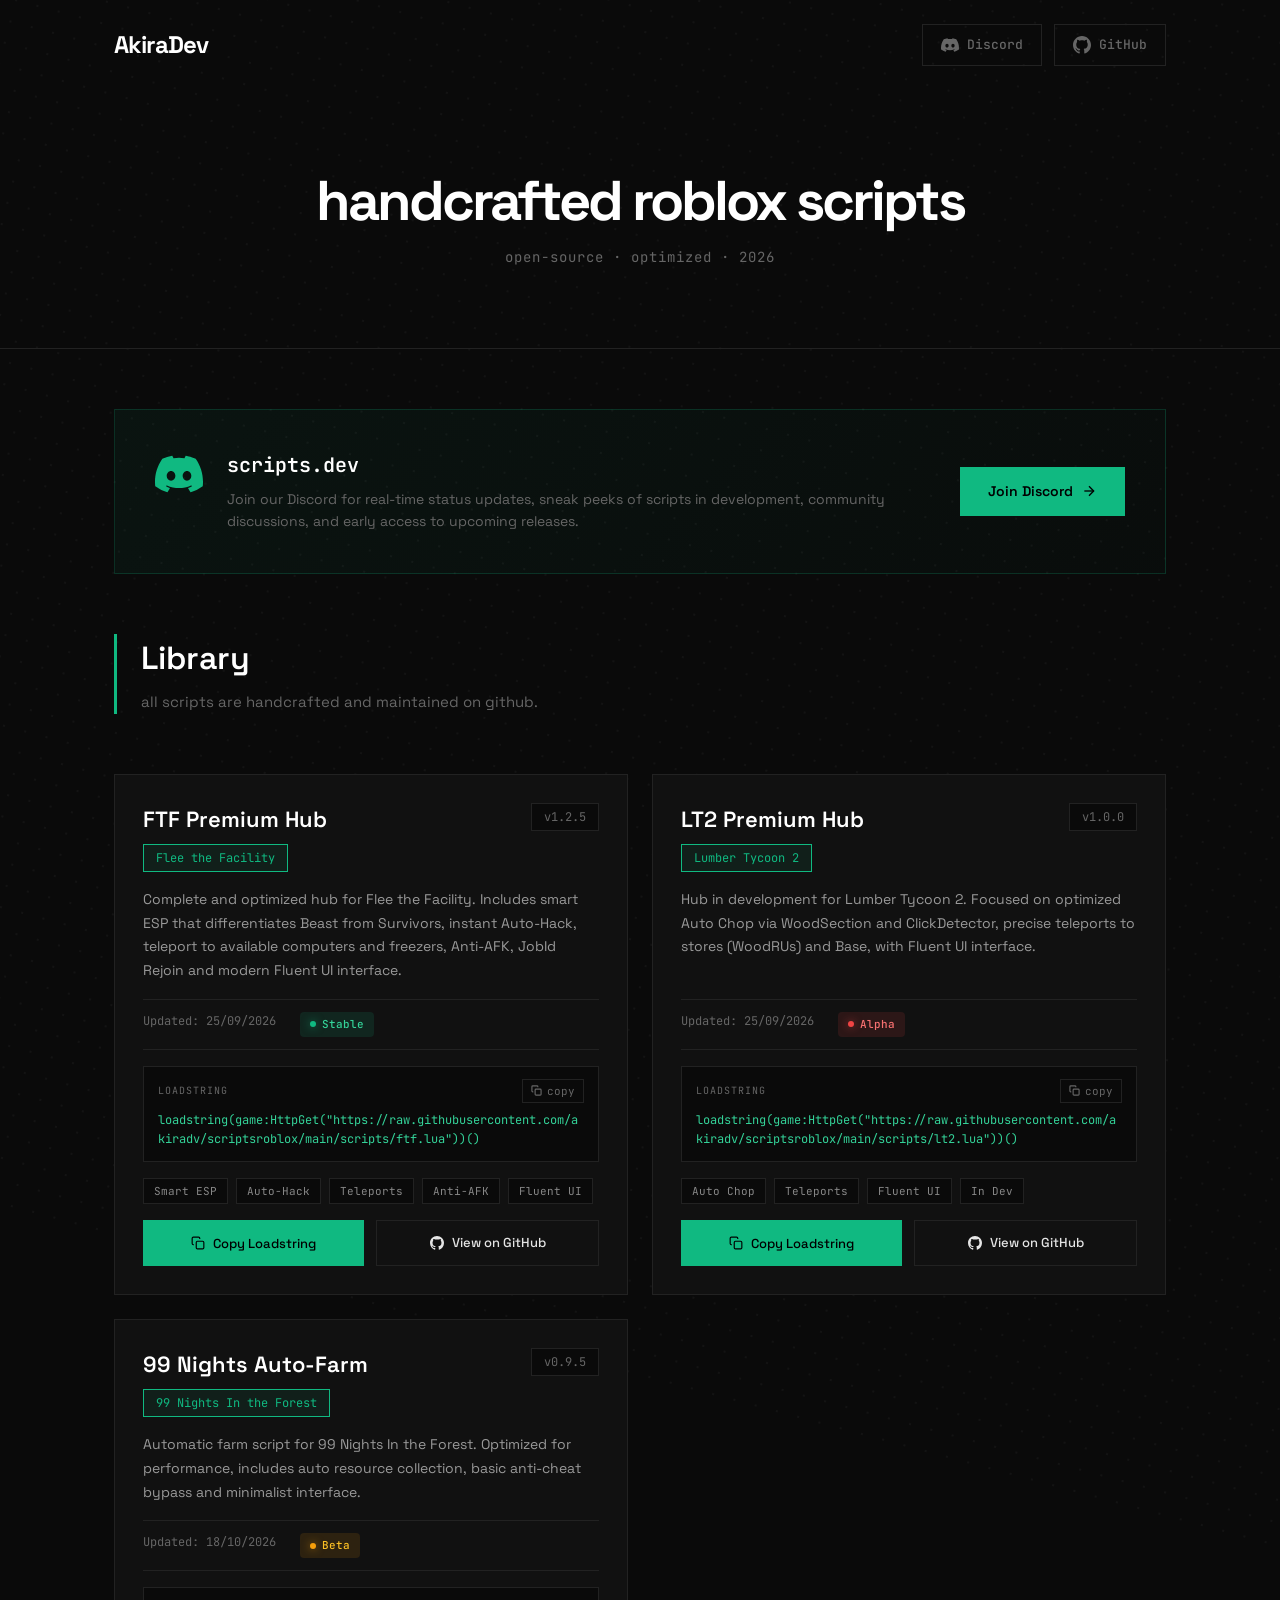
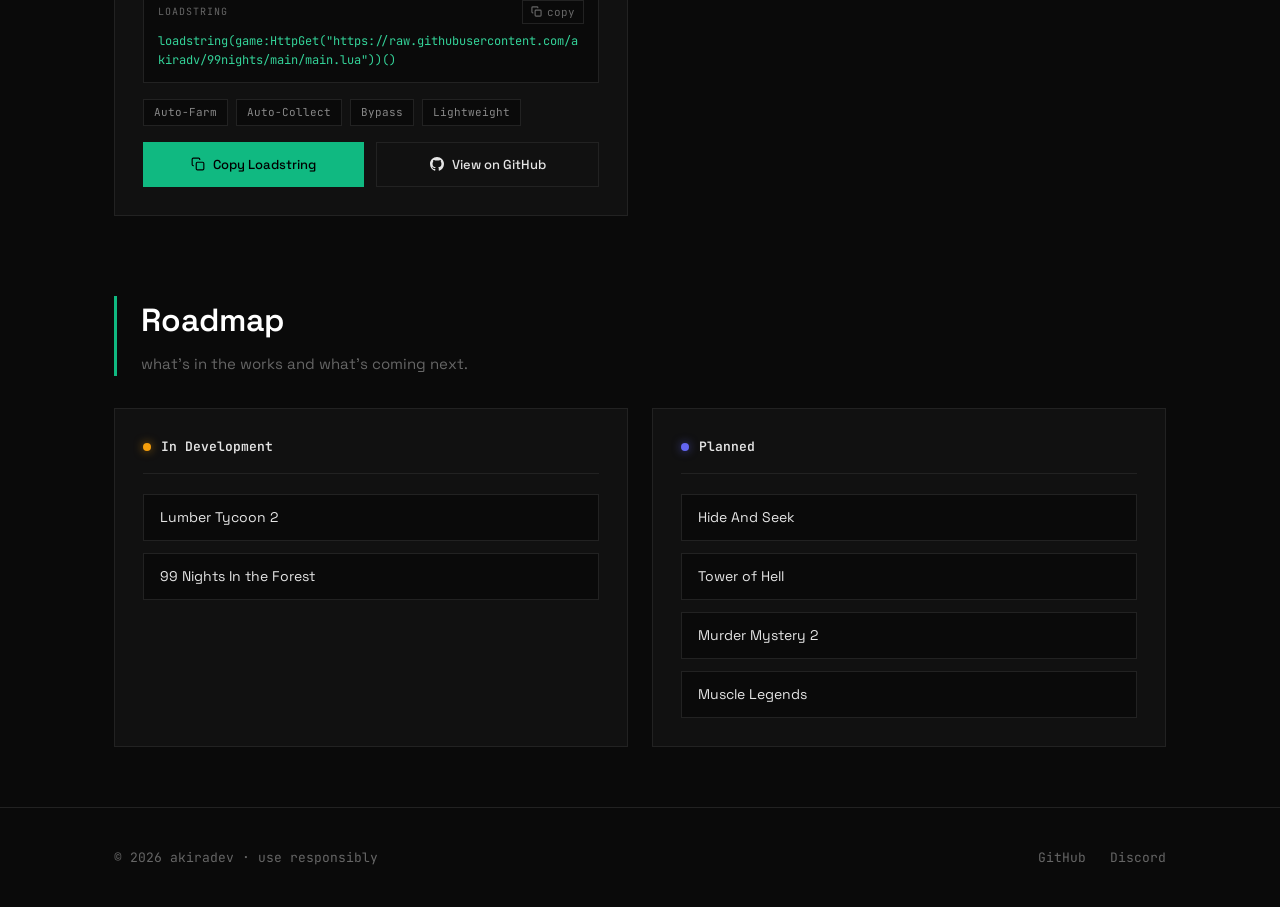
==== index.html @ f16e2588 "version 1.0.0 site" ====
<!DOCTYPE html>
<html lang="pt-BR">
<head>
    <meta charset="UTF-8">
    <meta name="viewport" content="width=device-width, initial-scale=1.0">
    <title>AkiraDev | Script Library</title>
    <meta name="description" content="Roblox scripts library. Open-source, handcrafted, optimized.">
    <meta name="keywords" content="Roblox, scripts, open-source, AkiraDev, Flee the Facility, Lumber Tycoon 2">
    <meta name="author" content="AkiraDev">
    <meta name="robots" content="index, follow">
    <meta property="og:title" content="AkiraDev | Script Library">
    <meta property="og:description" content="Handcrafted Roblox scripts. Open-source and optimized.">
    <meta property="og:type" content="website">
    <link rel="icon" href="data:image/svg+xml,<svg xmlns='http://www.w3.org/2000/svg' viewBox='0 0 100 100'><rect width='100' height='100' rx='16' fill='%230a0a0a'/><text x='50' y='72' font-size='60' text-anchor='middle' fill='%2310b981' font-family='monospace' font-weight='bold'>A</text></svg>">
    <link rel="stylesheet" href="style.css">
    <link href="https://fonts.googleapis.com/css2?family=Space+Grotesk:wght@400;500;600;700&family=JetBrains+Mono:wght@400;500&display=swap" rel="stylesheet">
</head>
<body>
    <header>
        <div class="container">
            <nav class="nav">
                <div class="logo">
                    <h1>AkiraDev</h1>
                </div>
                <div class="nav-links">
                    <a href="https://discord.gg/2ksQSAnnW6" target="_blank" class="nav-link">
                        <svg width="18" height="18" viewBox="0 0 24 24" fill="currentColor">
                            <path d="M20.317 4.37a19.791 19.791 0 0 0-4.885-1.515.074.074 0 0 0-.079.037c-.21.375-.444.864-.608 1.25a18.27 18.27 0 0 0-5.487 0 12.64 12.64 0 0 0-.617-1.25.077.077 0 0 0-.079-.037A19.736 19.736 0 0 0 3.677 4.37a.07.07 0 0 0-.032.027C.533 9.046-.32 13.58.099 18.057a.082.082 0 0 0 .031.057 19.9 19.9 0 0 0 5.993 3.03.078.078 0 0 0 .084-.028c.462-.63.874-1.295 1.226-1.994a.076.076 0 0 0-.041-.106 13.107 13.107 0 0 1-1.872-.892.077.077 0 0 1-.008-.128 10.2 10.2 0 0 0 .372-.292.074.074 0 0 1 .077-.01c3.928 1.793 8.18 1.793 12.062 0a.074.074 0 0 1 .078.01c.12.098.246.198.373.292a.077.077 0 0 1-.006.127 12.299 12.299 0 0 1-1.873.892.077.077 0 0 0-.041.107c.36.698.772 1.362 1.225 1.993a.076.076 0 0 0 .084.028 19.839 19.839 0 0 0 6.002-3.03.077.077 0 0 0 .032-.054c.5-5.177-.838-9.674-3.549-13.66a.061.061 0 0 0-.031-.03zM8.02 15.33c-1.183 0-2.157-1.085-2.157-2.419 0-1.333.956-2.419 2.157-2.419 1.21 0 2.176 1.096 2.157 2.42 0 1.333-.956 2.418-2.157 2.418zm7.975 0c-1.183 0-2.157-1.085-2.157-2.419 0-1.333.955-2.419 2.157-2.419 1.21 0 2.176 1.096 2.157 2.42 0 1.333-.946 2.418-2.157 2.418z"/>
                        </svg>
                        Discord
                    </a>
                    <a href="https://github.com/akiradv" target="_blank" class="nav-link">
                        <svg width="18" height="18" viewBox="0 0 24 24" fill="currentColor">
                            <path d="M12 0c-6.626 0-12 5.373-12 12 0 5.302 3.438 9.8 8.207 11.387.599.111.793-.261.793-.577v-2.234c-3.338.726-4.033-1.416-4.033-1.416-.546-1.387-1.333-1.756-1.333-1.756-1.089-.745.083-.729.083-.729 1.205.084 1.839 1.237 1.839 1.237 1.07 1.834 2.807 1.304 3.492.997.107-.775.418-1.305.762-1.604-2.665-.305-5.467-1.334-5.467-5.931 0-1.311.469-2.381 1.236-3.221-.124-.303-.535-1.524.117-3.176 0 0 1.008-.322 3.301 1.23.957-.266 1.983-.399 3.003-.404 1.02.005 2.047.138 3.006.404 2.291-1.552 3.297-1.23 3.297-1.23.653 1.653.242 2.874.118 3.176.77.84 1.235 1.911 1.235 3.221 0 4.609-2.807 5.624-5.479 5.921.43.372.823 1.102.823 2.222v3.293c0 .319.192.694.801.576 4.765-1.589 8.199-6.086 8.199-11.386 0-6.627-5.373-12-12-12z"/>
                        </svg>
                        GitHub
                    </a>
                </div>
            </nav>
            <div class="header-content">
                <h2 class="header-title">handcrafted roblox scripts</h2>
                <p class="tagline">open-source · optimized · 2026</p>
            </div>
        </div>
    </header>

    <main>
        <div class="container">
            <section class="discord-section" id="discord">
                <div class="discord-card">
                    <div class="discord-content">
                        <div class="discord-icon">
                            <svg width="48" height="48" viewBox="0 0 24 24" fill="currentColor">
                                <path d="M20.317 4.37a19.791 19.791 0 0 0-4.885-1.515.074.074 0 0 0-.079.037c-.21.375-.444.864-.608 1.25a18.27 18.27 0 0 0-5.487 0 12.64 12.64 0 0 0-.617-1.25.077.077 0 0 0-.079-.037A19.736 19.736 0 0 0 3.677 4.37a.07.07 0 0 0-.032.027C.533 9.046-.32 13.58.099 18.057a.082.082 0 0 0 .031.057 19.9 19.9 0 0 0 5.993 3.03.078.078 0 0 0 .084-.028c.462-.63.874-1.295 1.226-1.994a.076.076 0 0 0-.041-.106 13.107 13.107 0 0 1-1.872-.892.077.077 0 0 1-.008-.128 10.2 10.2 0 0 0 .372-.292.074.074 0 0 1 .077-.01c3.928 1.793 8.18 1.793 12.062 0a.074.074 0 0 1 .078.01c.12.098.246.198.373.292a.077.077 0 0 1-.006.127 12.299 12.299 0 0 1-1.873.892.077.077 0 0 0-.041.107c.36.698.772 1.362 1.225 1.993a.076.076 0 0 0 .084.028 19.839 19.839 0 0 0 6.002-3.03.077.077 0 0 0 .032-.054c.5-5.177-.838-9.674-3.549-13.66a.061.061 0 0 0-.031-.03zM8.02 15.33c-1.183 0-2.157-1.085-2.157-2.419 0-1.333.956-2.419 2.157-2.419 1.21 0 2.176 1.096 2.157 2.42 0 1.333-.956 2.418-2.157 2.418zm7.975 0c-1.183 0-2.157-1.085-2.157-2.419 0-1.333.955-2.419 2.157-2.419 1.21 0 2.176 1.096 2.157 2.42 0 1.333-.946 2.418-2.157 2.418z"/>
                            </svg>
                        </div>
                        <div class="discord-text">
                            <h3>scripts.dev</h3>
                            <p>Join our Discord for real-time status updates, sneak peeks of scripts in development, community discussions, and early access to upcoming releases.</p>
                        </div>
                    </div>
                    <a href="https://discord.gg/2ksQSAnnW6" target="_blank" class="discord-btn">
                        Join Discord
                        <svg width="16" height="16" viewBox="0 0 24 24" fill="none" stroke="currentColor" stroke-width="2">
                            <line x1="5" y1="12" x2="19" y2="12"></line>
                            <polyline points="12 5 19 12 12 19"></polyline>
                        </svg>
                    </a>
                </div>
            </section>

            <section class="intro">
                <h2>Library</h2>
                <p>all scripts are handcrafted and maintained on github.</p>
            </section>
            <div id="scripts-container" class="scripts-grid"></div>

            <section class="roadmap-section">
                <div class="roadmap-header">
                    <h2>Roadmap</h2>
                    <p>what's in the works and what's coming next.</p>
                </div>
                <div class="roadmap-grid">
                    <div class="roadmap-group">
                        <div class="roadmap-label">
                            <span class="roadmap-dot status-developing"></span>
                            In Development
                        </div>
                        <div class="roadmap-items">
                            <div class="roadmap-item">Lumber Tycoon 2</div>
                            <div class="roadmap-item">99 Nights In the Forest</div>
                        </div>
                    </div>
                    <div class="roadmap-group">
                        <div class="roadmap-label">
                            <span class="roadmap-dot status-planned"></span>
                            Planned
                        </div>
                        <div class="roadmap-items">
                            <div class="roadmap-item">Hide And Seek</div>
                            <div class="roadmap-item">Tower of Hell</div>
                            <div class="roadmap-item">Murder Mystery 2</div>
                            <div class="roadmap-item">Muscle Legends</div>
                        </div>
                    </div>
                </div>
            </section>
        </div>
    </main>

    <footer>
        <div class="container">
            <div class="footer-content">
                <p>© 2026 akiradev · use responsibly</p>
                <div class="footer-links">
                    <a href="https://github.com/akiradv" target="_blank">GitHub</a>
                    <a href="https://discord.gg/2ksQSAnnW6" target="_blank">Discord</a>
                </div>
            </div>
        </div>
    </footer>

    <div id="toast" class="toast">
        <span class="toast-icon">✓</span>
        <span class="toast-text">copied</span>
    </div>

    <script src="script.js"></script>
</body>
</html>
---- style.css ----
* {
    margin: 0;
    padding: 0;
    box-sizing: border-box;
}

html {
    background: #161616;
}

body::before {
    content: '';
    position: fixed;
    inset: -50%;
    width: 200%;
    height: 200%;
    background-image: radial-gradient(circle, rgba(255,255,255,0.035) 1px, transparent 1px);
    background-size: 22px 22px;
    transform: rotate(15deg);
    pointer-events: none;
    z-index: 1;
}

:root {
    --bg: #0a0a0a;
    --card: #111;
    --border: #222;
    --border-hover: #10b981;
    --text: #e5e5e5;
    --text-dim: #666;
    --accent: #10b981;
    --accent-hover: #34d399;
    --accent-dim: rgba(16, 185, 129, 0.08);
    --status-stable: #10b981;
    --status-beta: #f59e0b;
    --status-alpha: #ef4444;
}

::selection {
    background: rgba(16, 185, 129, 0.25);
    color: #fff;
}

body {
    background: var(--bg);
    color: var(--text);
    font-family: 'Space Grotesk', sans-serif;
    line-height: 1.5;
    min-height: 100vh;
    position: relative;
    z-index: 2;
    overflow-x: hidden;
}

header, main, footer {
    position: relative;
    z-index: 2;
}

.container {
    max-width: 1100px;
    margin: 0 auto;
    padding: 0 24px;
}

header {
    border-bottom: 1px solid var(--border);
    padding: 0 0 80px;
}

.nav {
    display: flex;
    justify-content: space-between;
    align-items: center;
    padding: 24px 0;
}

.logo h1 {
    font-size: 24px;
    font-weight: 700;
    letter-spacing: -1px;
    color: #fff;
}

.nav-links {
    display: flex;
    gap: 12px;
}

.nav-link {
    display: flex;
    align-items: center;
    gap: 8px;
    font-size: 13px;
    font-weight: 500;
    color: var(--text-dim);
    text-decoration: none;
    padding: 10px 18px;
    border: 1px solid var(--border);
    transition: all 0.15s ease;
    font-family: 'JetBrains Mono', monospace;
}

.nav-link:hover {
    color: var(--text);
    border-color: var(--accent);
}

.header-content {
    text-align: center;
    padding: 80px 0 0;
    animation: fadeIn 0.6s ease;
}

.header-title {
    font-size: 56px;
    font-weight: 700;
    letter-spacing: -3px;
    color: #fff;
    margin-bottom: 16px;
    line-height: 1.1;
}

.tagline {
    font-size: 14px;
    color: var(--text-dim);
    font-family: 'JetBrains Mono', monospace;
    letter-spacing: 1px;
}

@keyframes fadeIn {
    from { opacity: 0; transform: translateY(20px); }
    to { opacity: 1; transform: translateY(0); }
}

main {
    padding: 60px 0;
}

.discord-section {
    margin-bottom: 60px;
    animation: fadeIn 0.6s ease 0.1s both;
}

.discord-card {
    background: linear-gradient(135deg, rgba(16, 185, 129, 0.06) 0%, rgba(16, 185, 129, 0.02) 100%);
    border: 1px solid rgba(16, 185, 129, 0.2);
    padding: 40px;
    display: flex;
    justify-content: space-between;
    align-items: center;
    gap: 40px;
    transition: all 0.2s ease;
}

.discord-card:hover {
    border-color: var(--accent);
    background: linear-gradient(135deg, rgba(16, 185, 129, 0.08) 0%, rgba(16, 185, 129, 0.03) 100%);
}

.discord-content {
    display: flex;
    gap: 24px;
    align-items: flex-start;
    flex: 1;
}

.discord-icon {
    color: var(--accent);
    flex-shrink: 0;
}

.discord-text h3 {
    font-size: 20px;
    font-weight: 600;
    color: #fff;
    margin-bottom: 8px;
    font-family: 'JetBrains Mono', monospace;
}

.discord-text p {
    font-size: 14px;
    color: var(--text-dim);
    line-height: 1.6;
}

.discord-btn {
    display: inline-flex;
    align-items: center;
    gap: 8px;
    padding: 14px 28px;
    background: var(--accent);
    color: #000;
    text-decoration: none;
    font-weight: 600;
    font-size: 14px;
    transition: all 0.15s ease;
    flex-shrink: 0;
}

.discord-btn:hover {
    background: var(--accent-hover);
    transform: translateX(2px);
}

.intro {
    margin-bottom: 60px;
    padding-left: 24px;
    border-left: 3px solid var(--accent);
    animation: fadeIn 0.6s ease 0.2s both;
}

.intro h2 {
    font-size: 32px;
    font-weight: 600;
    margin-bottom: 8px;
    color: #fff;
}

.intro p {
    font-size: 15px;
    color: var(--text-dim);
    line-height: 1.6;
}

.scripts-grid {
    display: grid;
    grid-template-columns: repeat(auto-fit, minmax(420px, 1fr));
    gap: 24px;
    margin-bottom: 80px;
}

.script-card {
    background: var(--card);
    border: 1px solid var(--border);
    padding: 28px;
    transition: all 0.2s ease;
    display: flex;
    flex-direction: column;
    gap: 16px;
    animation: cardIn 0.4s ease forwards;
    opacity: 0;
    transform: translateY(12px);
}

.script-card:hover {
    border-color: var(--border-hover);
    transform: translateY(-2px);
}

@keyframes cardIn {
    to {
        opacity: 1;
        transform: translateY(0);
    }
}

.card-header {
    display: flex;
    justify-content: space-between;
    align-items: flex-start;
    gap: 16px;
}

.card-title-section {
    flex: 1;
}

.card-title {
    font-size: 22px;
    font-weight: 600;
    color: #fff;
    margin-bottom: 8px;
}

.card-game {
    display: inline-block;
    font-size: 12px;
    color: var(--accent);
    font-family: 'JetBrains Mono', monospace;
    padding: 4px 12px;
    background: var(--accent-dim);
    border: 1px solid var(--accent);
}

.card-version {
    font-size: 12px;
    color: var(--text-dim);
    font-family: 'JetBrains Mono', monospace;
    padding: 4px 12px;
    background: #0a0a0a;
    border: 1px solid var(--border);
}

.card-description {
    font-size: 14px;
    color: #999;
    line-height: 1.7;
    flex-grow: 1;
}

.card-meta {
    display: flex;
    gap: 24px;
    padding: 12px 0;
    border-top: 1px solid var(--border);
    border-bottom: 1px solid var(--border);
}

.meta-item {
    font-size: 12px;
    color: var(--text-dim);
    font-family: 'JetBrains Mono', monospace;
}

.status-badge {
    display: inline-flex;
    align-items: center;
    gap: 6px;
    padding: 4px 10px;
    border-radius: 4px;
    font-size: 11px;
    font-weight: 500;
    font-family: 'JetBrains Mono', monospace;
}

.status-dot {
    width: 6px;
    height: 6px;
    border-radius: 50%;
    display: inline-block;
}

.status-stable {
    background: rgba(16, 185, 129, 0.12);
    color: #34d399;
}

.status-stable .status-dot {
    background: #10b981;
    box-shadow: 0 0 8px rgba(16, 185, 129, 0.6);
}

.status-beta {
    background: rgba(245, 158, 11, 0.12);
    color: #fbbf24;
}

.status-beta .status-dot {
    background: #f59e0b;
    box-shadow: 0 0 8px rgba(245, 158, 11, 0.6);
}

.status-alpha {
    background: rgba(239, 68, 68, 0.12);
    color: #f87171;
}

.status-alpha .status-dot {
    background: #ef4444;
    box-shadow: 0 0 8px rgba(239, 68, 68, 0.6);
}

.card-loadstring {
    background: #0a0a0a;
    border: 1px solid var(--border);
    padding: 12px 14px;
    display: flex;
    flex-direction: column;
    gap: 8px;
}

.loadstring-header {
    display: flex;
    justify-content: space-between;
    align-items: center;
}

.loadstring-label {
    font-size: 10px;
    color: var(--text-dim);
    font-family: 'JetBrains Mono', monospace;
    text-transform: uppercase;
    letter-spacing: 1px;
}

.loadstring-copy-btn {
    background: transparent;
    border: 1px solid var(--border);
    color: var(--text-dim);
    padding: 4px 8px;
    font-size: 11px;
    font-family: 'JetBrains Mono', monospace;
    cursor: pointer;
    display: inline-flex;
    align-items: center;
    gap: 5px;
    transition: all 0.15s ease;
}

.loadstring-copy-btn:hover {
    color: var(--accent);
    border-color: var(--accent);
}

.loadstring-code {
    font-family: 'JetBrains Mono', monospace;
    font-size: 12px;
    color: #34d399;
    line-height: 1.6;
    word-break: break-all;
    user-select: all;
    overflow-x: auto;
}

.loadstring-code::-webkit-scrollbar {
    height: 4px;
}

.loadstring-code::-webkit-scrollbar-track {
    background: transparent;
}

.loadstring-code::-webkit-scrollbar-thumb {
    background: var(--border);
}

.card-tags {
    display: flex;
    flex-wrap: wrap;
    gap: 8px;
}

.tag {
    font-size: 11px;
    color: #888;
    background: #0a0a0a;
    padding: 4px 10px;
    border: 1px solid var(--border);
    font-family: 'JetBrains Mono', monospace;
}

.card-actions {
    display: flex;
    gap: 12px;
    margin-top: auto;
}

.btn {
    flex: 1;
    display: flex;
    align-items: center;
    justify-content: center;
    gap: 8px;
    padding: 12px 20px;
    font-size: 13px;
    font-weight: 500;
    cursor: pointer;
    transition: all 0.15s ease;
    text-decoration: none;
    border: none;
    font-family: 'Space Grotesk', sans-serif;
}

.btn-copy {
    background: var(--accent);
    color: #000;
}

.btn-copy:hover {
    background: var(--accent-hover);
}

.btn-github {
    background: transparent;
    color: var(--text);
    border: 1px solid var(--border);
}

.btn-github:hover {
    border-color: var(--text);
}

.roadmap-section {
    animation: fadeIn 0.6s ease 0.3s both;
}

.roadmap-header {
    margin-bottom: 32px;
    padding-left: 24px;
    border-left: 3px solid var(--accent);
}

.roadmap-header h2 {
    font-size: 32px;
    font-weight: 600;
    margin-bottom: 8px;
    color: #fff;
}

.roadmap-header p {
    font-size: 15px;
    color: var(--text-dim);
    line-height: 1.6;
}

.roadmap-grid {
    display: grid;
    grid-template-columns: repeat(auto-fit, minmax(320px, 1fr));
    gap: 24px;
}

.roadmap-group {
    background: var(--card);
    border: 1px solid var(--border);
    padding: 28px;
}

.roadmap-label {
    display: flex;
    align-items: center;
    gap: 10px;
    font-size: 13px;
    font-weight: 600;
    color: var(--text);
    font-family: 'JetBrains Mono', monospace;
    margin-bottom: 20px;
    padding-bottom: 16px;
    border-bottom: 1px solid var(--border);
}

.roadmap-dot {
    width: 8px;
    height: 8px;
    border-radius: 50%;
}

.status-developing {
    background: #f59e0b;
    box-shadow: 0 0 10px rgba(245, 158, 11, 0.6);
}

.status-planned {
    background: #6366f1;
    box-shadow: 0 0 10px rgba(99, 102, 241, 0.6);
}

.roadmap-items {
    display: flex;
    flex-direction: column;
    gap: 12px;
}

.roadmap-item {
    font-size: 14px;
    color: var(--text);
    padding: 12px 16px;
    background: #0a0a0a;
    border: 1px solid var(--border);
    font-family: 'Space Grotesk', sans-serif;
    transition: all 0.15s ease;
}

.roadmap-item:hover {
    border-color: var(--border-hover);
    transform: translateX(4px);
}

footer {
    border-top: 1px solid var(--border);
    padding: 40px 0;
}

.footer-content {
    display: flex;
    justify-content: space-between;
    align-items: center;
    color: var(--text-dim);
    font-size: 13px;
    font-family: 'JetBrains Mono', monospace;
}

.footer-links {
    display: flex;
    gap: 24px;
}

.footer-links a {
    color: var(--text-dim);
    text-decoration: none;
    transition: color 0.15s ease;
}

.footer-links a:hover {
    color: var(--accent);
}

.toast {
    position: fixed;
    bottom: 24px;
    right: 24px;
    background: var(--accent);
    color: #000;
    padding: 14px 24px;
    display: flex;
    align-items: center;
    gap: 10px;
    font-size: 14px;
    font-weight: 600;
    transform: translateY(150%);
    opacity: 0;
    transition: all 0.3s ease;
    z-index: 1000;
}

.toast.show {
    transform: translateY(0);
    opacity: 1;
}

.toast-icon {
    font-size: 18px;
}

@media (max-width: 768px) {
    .nav {
        padding: 16px 0;
    }

    .header-content {
        padding: 40px 0 0;
    }

    .header-title {
        font-size: 40px;
        letter-spacing: -2px;
    }

    .discord-card {
        flex-direction: column;
        padding: 28px;
    }

    .discord-content {
        flex-direction: column;
    }

    .scripts-grid {
        grid-template-columns: 1fr;
    }

    .roadmap-grid {
        grid-template-columns: 1fr;
    }
    
    .card-header {
        flex-direction: column;
    }
    
    .card-actions {
        flex-direction: column;
    }

    .footer-content {
        flex-direction: column;
        gap: 16px;
        text-align: center;
    }
}
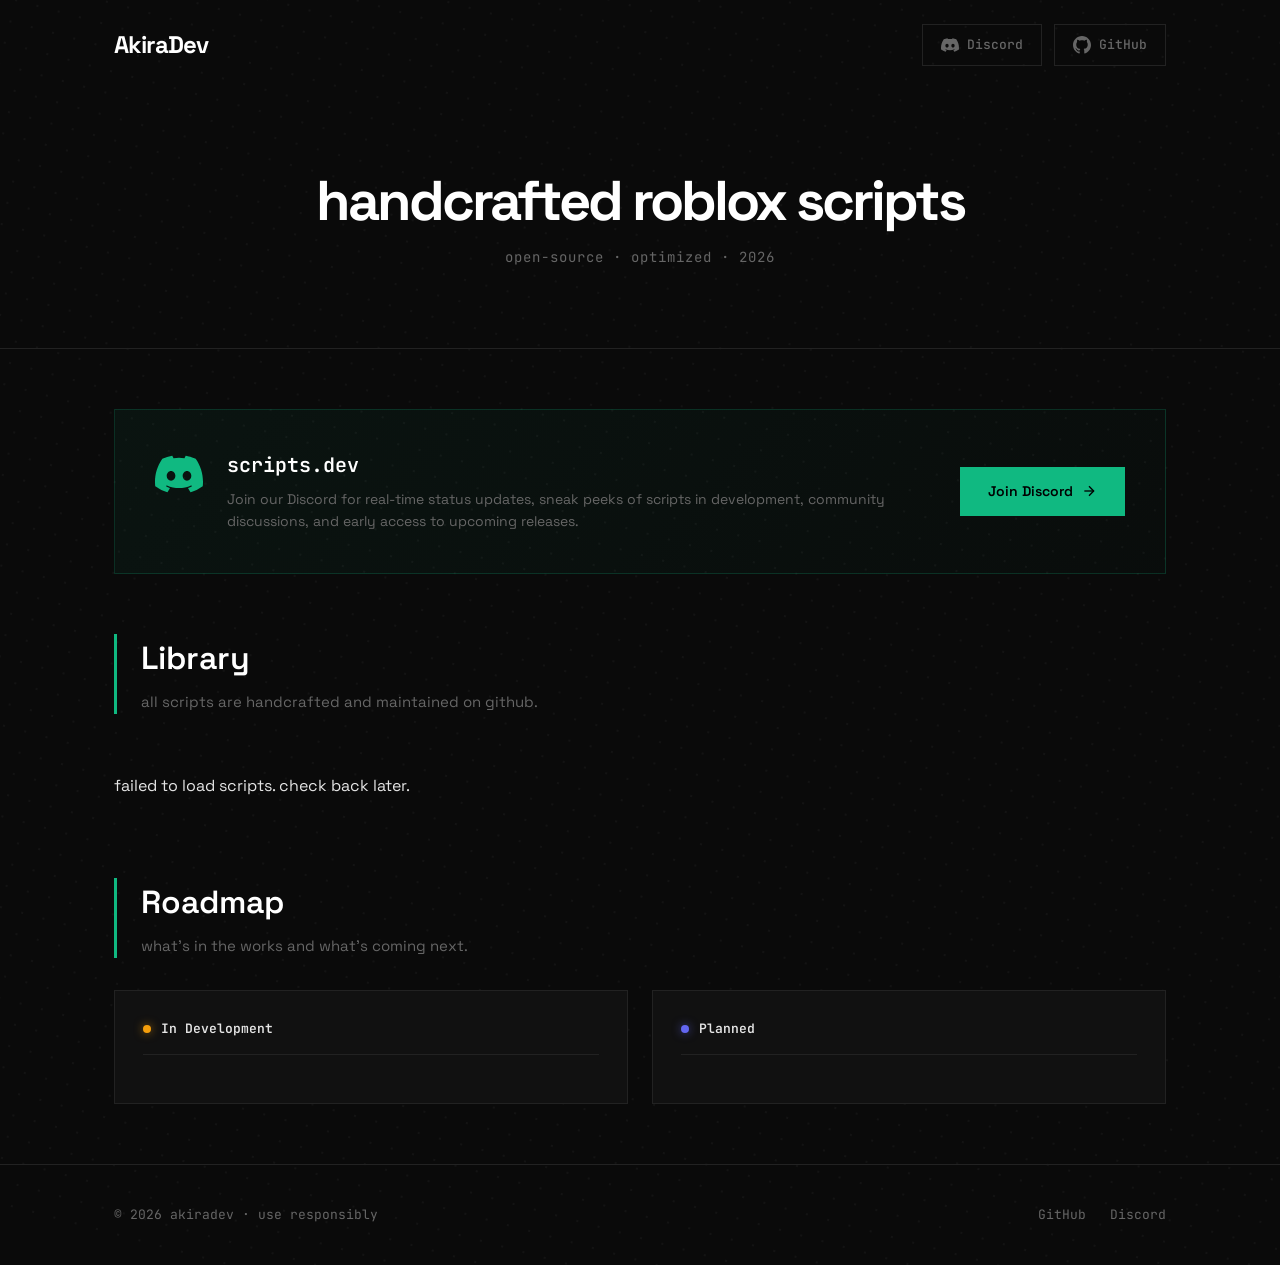
==== commit 8ee1c211: "roadmap updates" ====
--- a/index.html
+++ b/index.html
@@ -76,35 +76,27 @@
             <div id="scripts-container" class="scripts-grid"></div>
 
             <section class="roadmap-section">
-                <div class="roadmap-header">
-                    <h2>Roadmap</h2>
-                    <p>what's in the works and what's coming next.</p>
-                </div>
-                <div class="roadmap-grid">
-                    <div class="roadmap-group">
-                        <div class="roadmap-label">
-                            <span class="roadmap-dot status-developing"></span>
-                            In Development
-                        </div>
-                        <div class="roadmap-items">
-                            <div class="roadmap-item">Lumber Tycoon 2</div>
-                            <div class="roadmap-item">99 Nights In the Forest</div>
-                        </div>
-                    </div>
-                    <div class="roadmap-group">
-                        <div class="roadmap-label">
-                            <span class="roadmap-dot status-planned"></span>
-                            Planned
-                        </div>
-                        <div class="roadmap-items">
-                            <div class="roadmap-item">Hide And Seek</div>
-                            <div class="roadmap-item">Tower of Hell</div>
-                            <div class="roadmap-item">Murder Mystery 2</div>
-                            <div class="roadmap-item">Muscle Legends</div>
-                        </div>
-                    </div>
-                </div>
-            </section>
+    <div class="roadmap-header">
+        <h2>Roadmap</h2>
+        <p>what's in the works and what's coming next.</p>
+    </div>
+    <div class="roadmap-grid">
+        <div class="roadmap-group">
+            <div class="roadmap-label">
+                <span class="roadmap-dot status-developing"></span>
+                In Development
+            </div>
+            <div class="roadmap-items" id="roadmap-developing"></div>
+        </div>
+        <div class="roadmap-group">
+            <div class="roadmap-label">
+                <span class="roadmap-dot status-planned"></span>
+                Planned
+            </div>
+            <div class="roadmap-items" id="roadmap-planned"></div>
+        </div>
+    </div>
+</section>
         </div>
     </main>
 
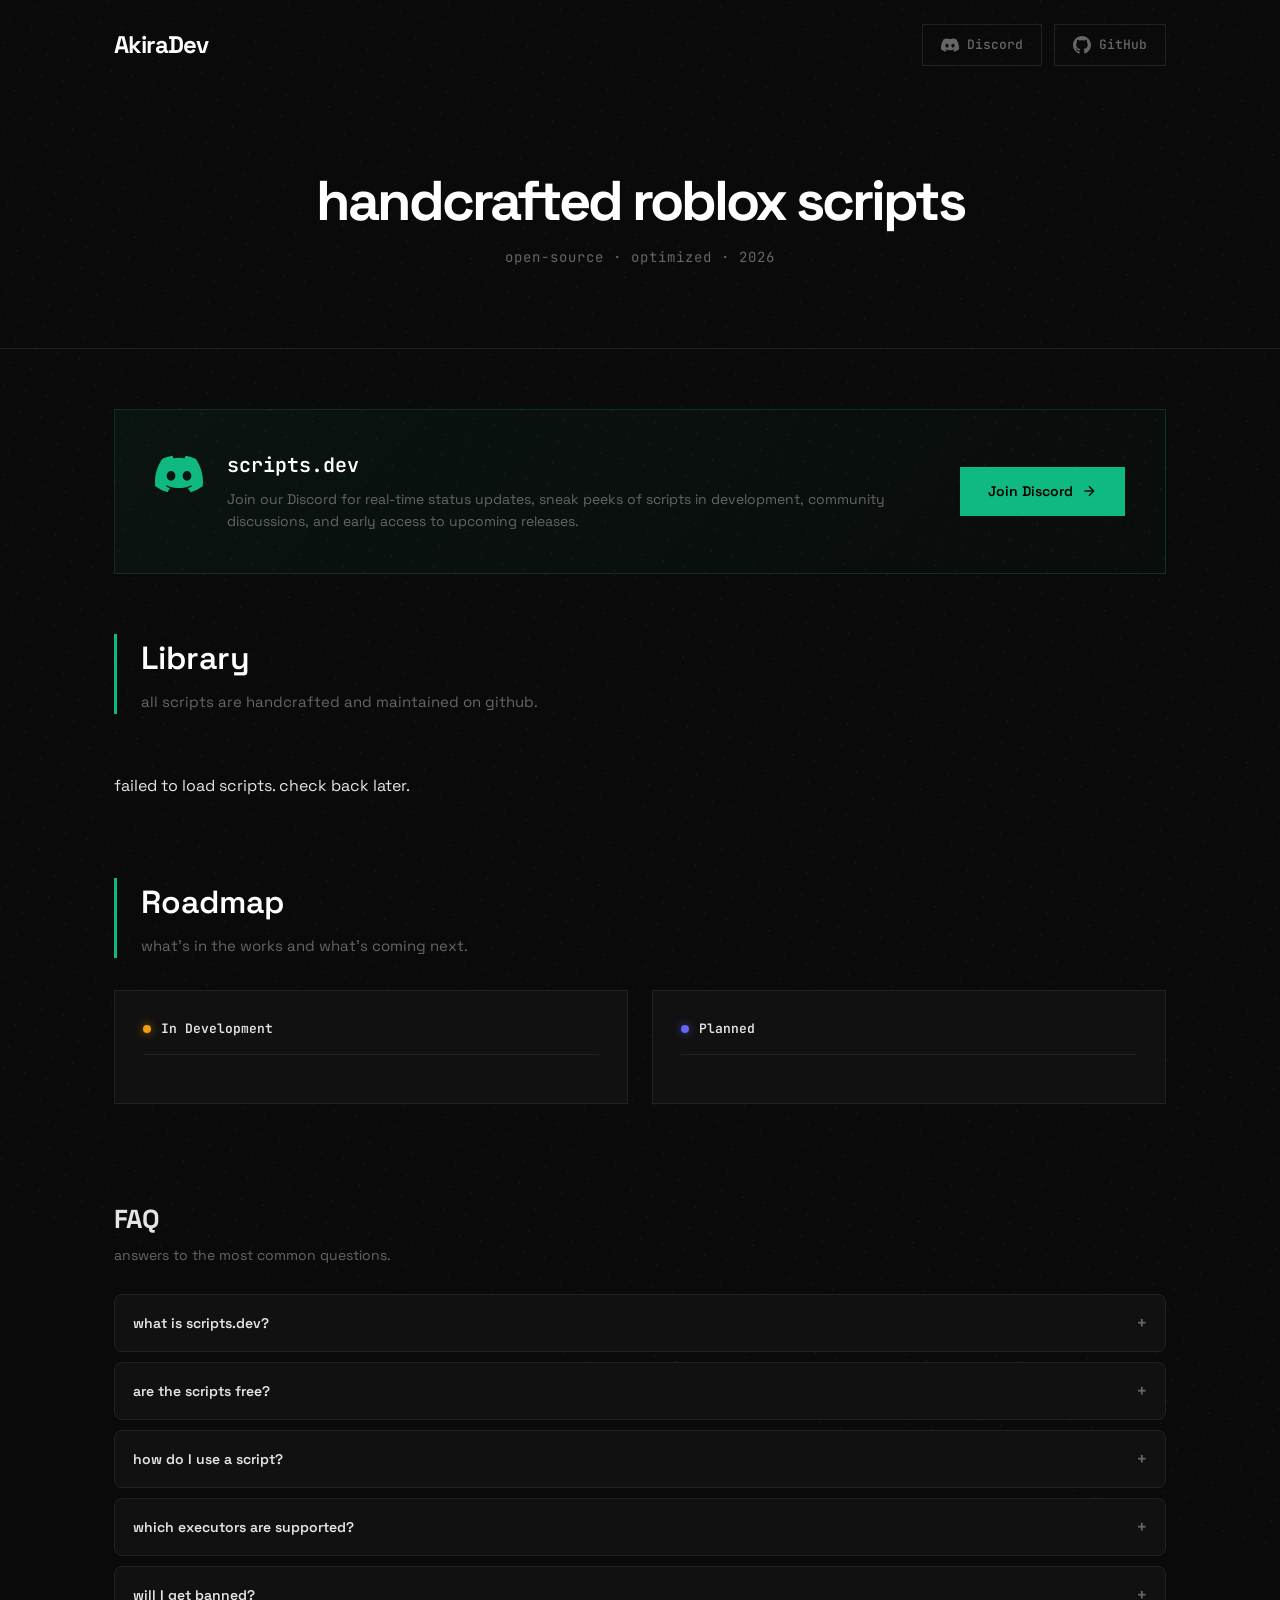
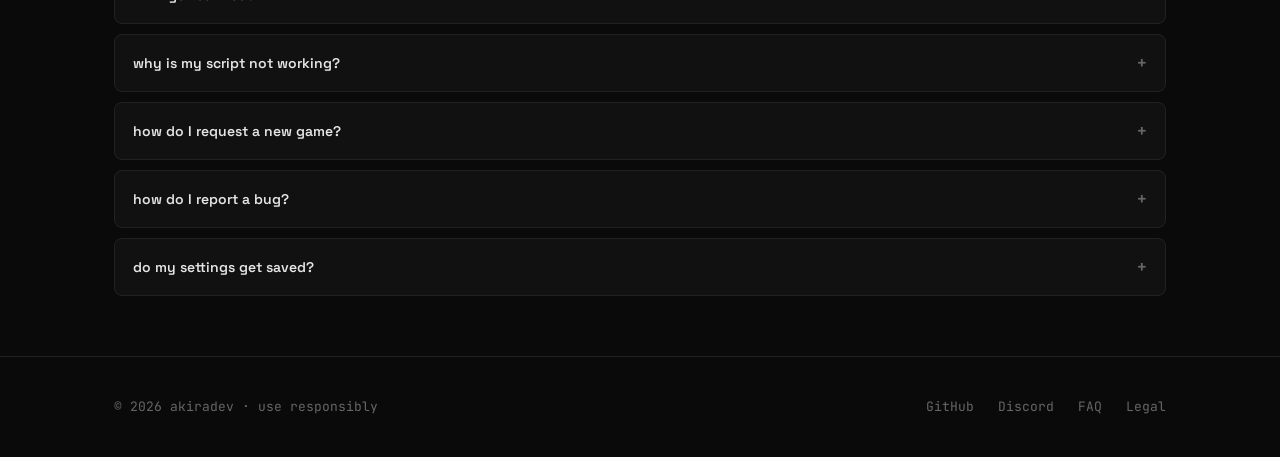
==== commit 2b4d0f90: "legal." ====
--- a/index.html
+++ b/index.html
@@ -97,16 +97,63 @@
         </div>
     </div>
 </section>
+
+            <section class="faq-section" id="faq">
+                <div class="faq-header">
+                    <h2>FAQ</h2>
+                    <p>answers to the most common questions.</p>
+                </div>
+                <div class="faq-list">
+                    <details class="faq-item">
+                        <summary class="faq-question">what is scripts.dev?</summary>
+                        <div class="faq-answer">a library of handcrafted, open-source roblox scripts. every script is built, tested and maintained by akiradev, with the source fully public on github.</div>
+                    </details>
+                    <details class="faq-item">
+                        <summary class="faq-question">are the scripts free?</summary>
+                        <div class="faq-answer">yes. 100% free and open-source. no keys, no paid tiers, no ad-links, no subscriptions. if someone is selling our scripts, it's a scam — report it on our server on discord.</div>
+                    </details>
+                    <details class="faq-item">
+                        <summary class="faq-question">how do I use a script?</summary>
+                        <div class="faq-answer">copy the loadstring from any script card, paste it into your executor and run it while you're inside the game. the hub window opens automatically.</div>
+                    </details>
+                    <details class="faq-item">
+                        <summary class="faq-question">which executors are supported?</summary>
+                        <div class="faq-answer">any executor that supports loadstring and standard lua. we test on the most popular ones. if a script fails on your executor, try another before reporting a bug.</div>
+                    </details>
+                    <details class="faq-item">
+                        <summary class="faq-question">will I get banned?</summary>
+                        <div class="faq-answer">no third-party software can guarantee that. our scripts are built to be lightweight and run locally, but using them is at your own risk and may violate roblox's terms. if you're unsure, use an alt account.</div>
+                    </details>
+                    <details class="faq-item">
+                        <summary class="faq-question">why is my script not working?</summary>
+                        <div class="faq-answer">roblox or the game itself may have updated and broken something. check the script's status on the site or the #status channel on discord. we fix issues as soon as they're reported.</div>
+                    </details>
+                    <details class="faq-item">
+                        <summary class="faq-question">how do I request a new game?</summary>
+                        <div class="faq-answer">join the discord and use <code>!suggest</code> or the suggestions channel. the roadmap is driven by community votes.</div>
+                    </details>
+                    <details class="faq-item">
+                        <summary class="faq-question">how do I report a bug?</summary>
+                        <div class="faq-answer">open a ticket on discord on our channel called `tickets` or open an issue on github. include the script name, your executor and what happened.</div>
+                    </details>
+                    <details class="faq-item">
+                        <summary class="faq-question">do my settings get saved?</summary>
+                        <div class="faq-answer">yes. configs are stored locally on your device by your executor. nothing is uploaded to us — we never see your settings.</div>
+                    </details>
+                </div>
+            </section>
         </div>
     </main>
 
-    <footer>
+        <footer>
         <div class="container">
             <div class="footer-content">
                 <p>© 2026 akiradev · use responsibly</p>
                 <div class="footer-links">
                     <a href="https://github.com/akiradv" target="_blank">GitHub</a>
                     <a href="https://discord.gg/2ksQSAnnW6" target="_blank">Discord</a>
+                    <a href="#faq">FAQ</a>
+                    <a href="legal.html">Legal</a>
                 </div>
             </div>
         </div>
--- a/style.css
+++ b/style.css
@@ -666,4 +666,34 @@
         gap: 16px;
         text-align: center;
     }
-}+}
+
+/* ===== FAQ ===== */
+.faq-section{margin-top:96px}
+.faq-header h2{font-size:26px;font-weight:700;letter-spacing:-.02em;color:#e5e5e5}
+.faq-header p{margin-top:6px;color:#666;font-size:14px}
+.faq-list{margin-top:28px;display:flex;flex-direction:column;gap:10px}
+.faq-item{background:#111;border:1px solid #222;border-radius:8px;overflow:hidden;transition:border-color .15s ease}
+.faq-item[open]{border-color:#10b981}
+.faq-item summary{list-style:none;cursor:pointer;display:flex;align-items:center;justify-content:space-between;gap:16px;padding:16px 18px;font-weight:600;font-size:14px;color:#e5e5e5}
+.faq-item summary::-webkit-details-marker{display:none}
+.faq-item summary::after{content:"+";font-family:"JetBrains Mono",monospace;color:#666;font-size:16px;transition:color .15s ease}
+.faq-item[open] summary::after{content:"−";color:#10b981}
+.faq-answer{padding:12px 18px 16px;border-top:1px solid #1a1a1a;color:#999;font-size:13.5px;line-height:1.7}
+.faq-answer code{font-family:"JetBrains Mono",monospace;color:#10b981;font-size:12px;background:#0d0d0d;padding:2px 6px;border-radius:4px}
+
+/* ===== LEGAL PAGE ===== */
+.legal-hero{padding:56px 0 32px;border-bottom:1px solid #222}
+.legal-hero h1{font-size:32px;font-weight:700;letter-spacing:-.02em;color:#e5e5e5}
+.legal-hero p{margin-top:8px;color:#666;font-size:14px}
+.legal-nav{display:flex;gap:10px;margin-top:20px;flex-wrap:wrap}
+.legal-nav a{font-family:"JetBrains Mono",monospace;font-size:12px;color:#999;text-decoration:none;border:1px solid #222;border-radius:999px;padding:6px 14px;transition:all .15s ease}
+.legal-nav a:hover{color:#10b981;border-color:#10b981}
+.legal-section{margin-top:56px}
+.legal-section h2{font-size:22px;font-weight:700;color:#e5e5e5}
+.legal-updated{color:#666;font-family:"JetBrains Mono",monospace;font-size:12px;margin-top:6px}
+.legal-section h3{font-size:15px;font-weight:600;color:#e5e5e5;margin-top:22px}
+.legal-section p,.legal-section li{color:#999;font-size:14px;line-height:1.8;margin-top:8px}
+.legal-section ul{padding-left:20px}
+.legal-section a{color:#10b981;text-decoration:none}
+.legal-section a:hover{text-decoration:underline}
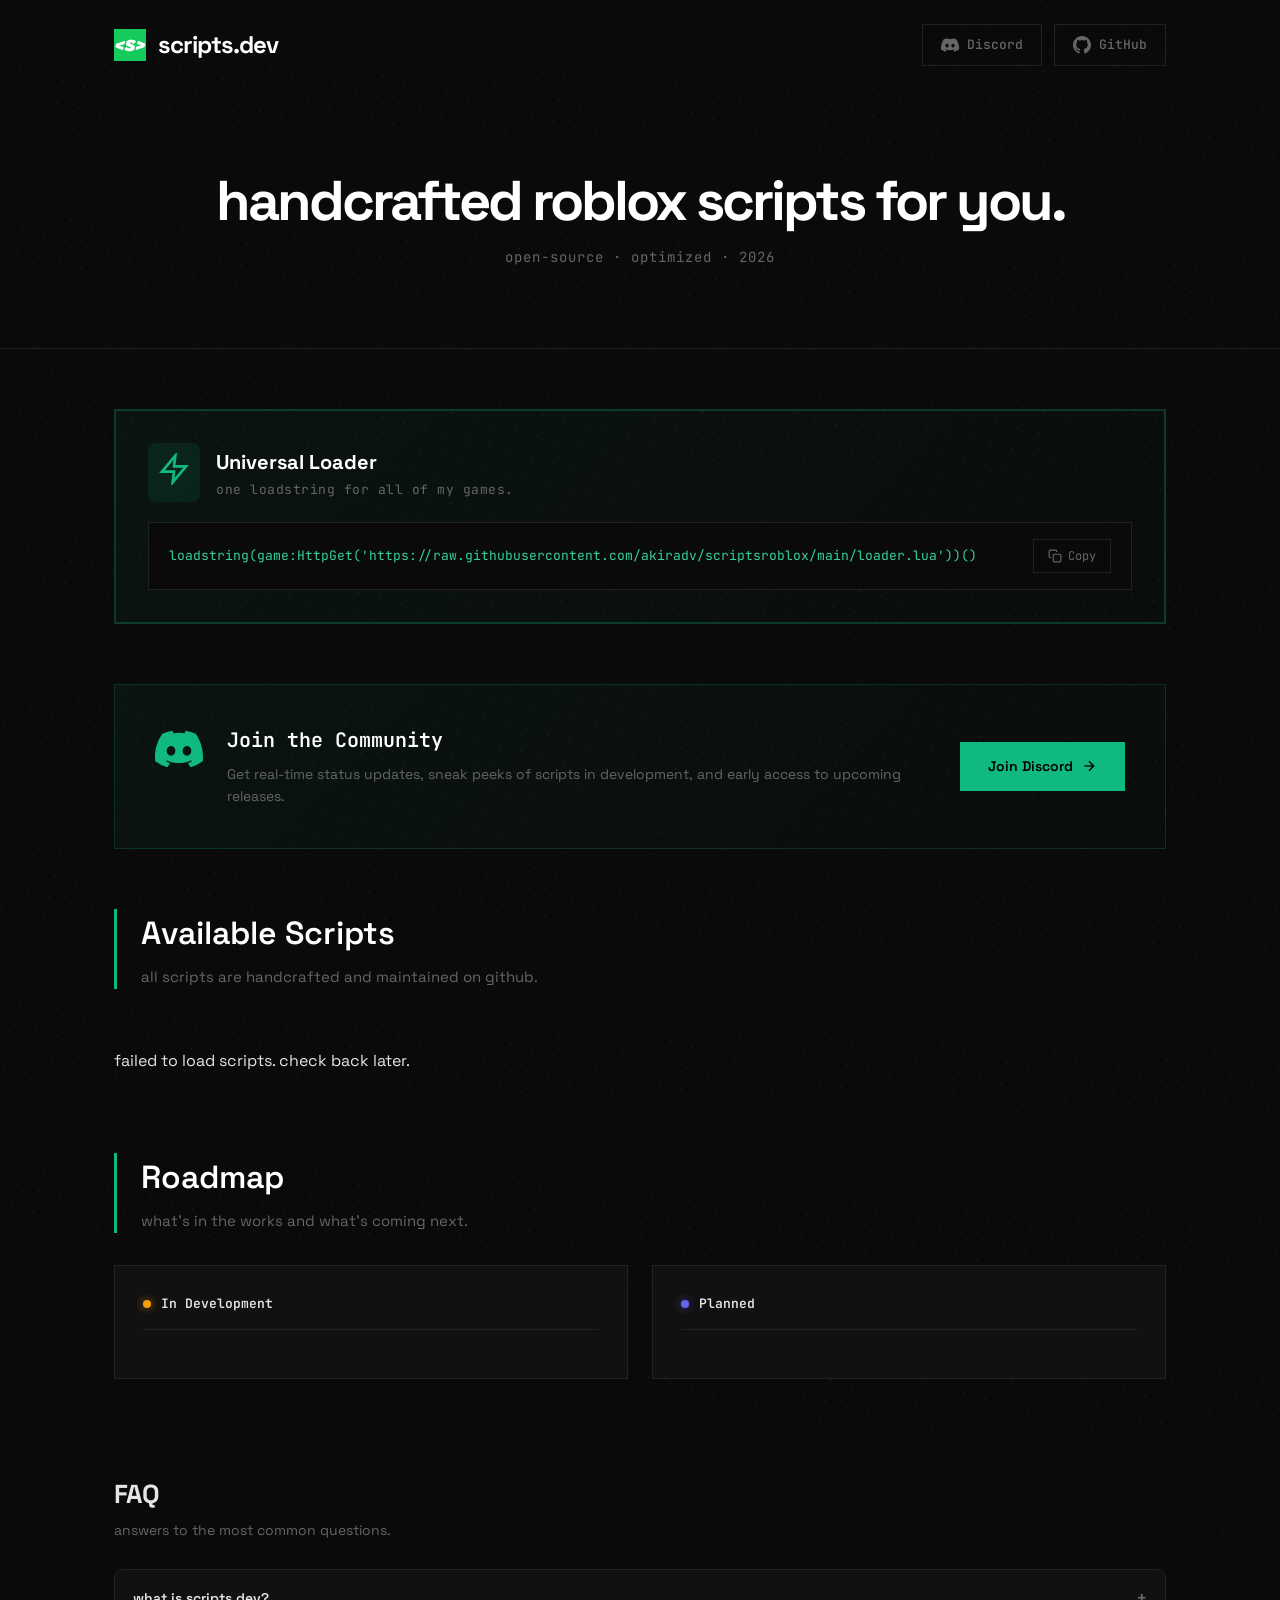
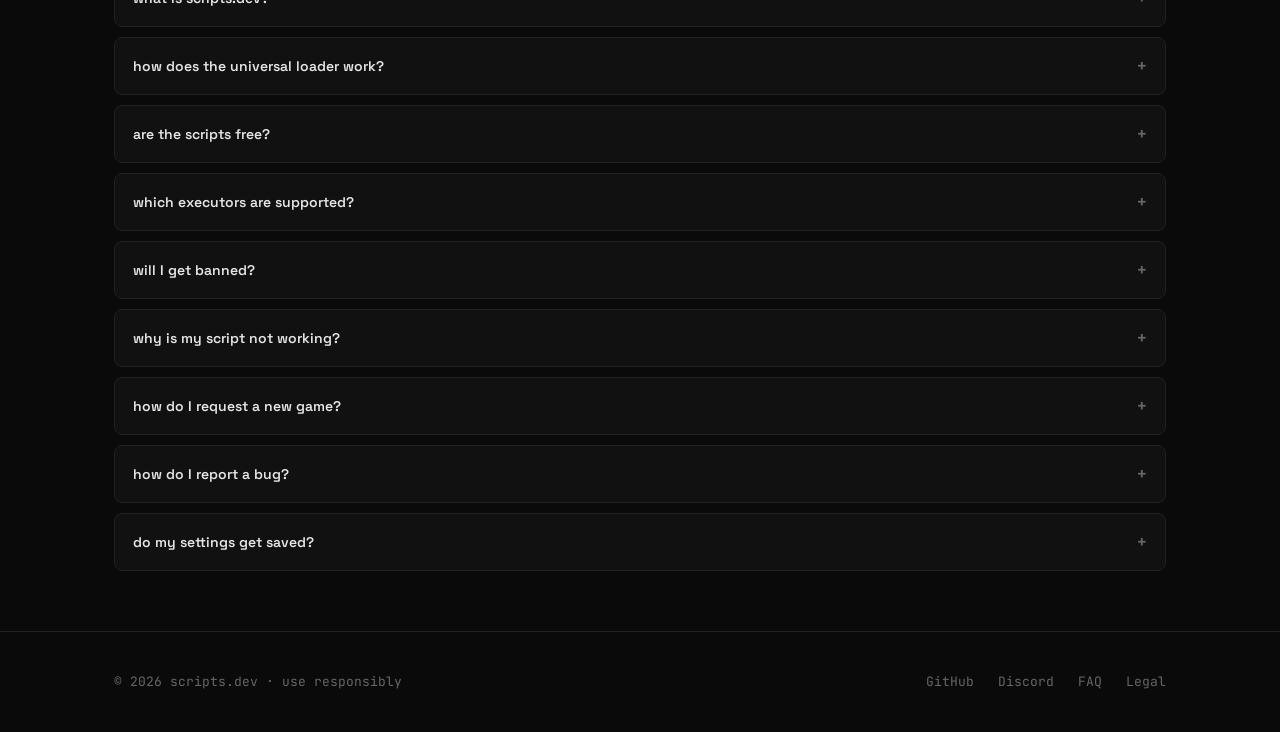
==== commit 0c02ac9e: "rebrand scripts.dev" ====
--- a/index.html
+++ b/index.html
@@ -1,17 +1,18 @@
 <!DOCTYPE html>
-<html lang="pt-BR">
+<html lang="en">
 <head>
     <meta charset="UTF-8">
     <meta name="viewport" content="width=device-width, initial-scale=1.0">
-    <title>AkiraDev | Script Library</title>
-    <meta name="description" content="Roblox scripts library. Open-source, handcrafted, optimized.">
-    <meta name="keywords" content="Roblox, scripts, open-source, AkiraDev, Flee the Facility, Lumber Tycoon 2">
-    <meta name="author" content="AkiraDev">
+    <title>scripts.dev | Handcrafted Roblox Scripts</title>
+    <meta name="description" content="Universal Roblox script loader. One loadstring for all games. Open-source, optimized, free.">
+    <meta name="keywords" content="Roblox, scripts, universal loader, open-source, Flee the Facility, Muscle Legends">
+    <meta name="author" content="scripts.dev">
     <meta name="robots" content="index, follow">
-    <meta property="og:title" content="AkiraDev | Script Library">
-    <meta property="og:description" content="Handcrafted Roblox scripts. Open-source and optimized.">
+    <meta property="og:title" content="scripts.dev | Handcrafted Roblox Scripts">
+    <meta property="og:description" content="One loadstring for all games. Open-source and optimized.">
     <meta property="og:type" content="website">
-    <link rel="icon" href="data:image/svg+xml,<svg xmlns='http://www.w3.org/2000/svg' viewBox='0 0 100 100'><rect width='100' height='100' rx='16' fill='%230a0a0a'/><text x='50' y='72' font-size='60' text-anchor='middle' fill='%2310b981' font-family='monospace' font-weight='bold'>A</text></svg>">
+    <meta property="og:image" content="https://akiradv.github.io/scriptsroblox/assets/logo.png">
+    <link rel="icon" type="image/png" href="assets/logo.png">
     <link rel="stylesheet" href="style.css">
     <link href="https://fonts.googleapis.com/css2?family=Space+Grotesk:wght@400;500;600;700&family=JetBrains+Mono:wght@400;500&display=swap" rel="stylesheet">
 </head>
@@ -20,7 +21,8 @@
         <div class="container">
             <nav class="nav">
                 <div class="logo">
-                    <h1>AkiraDev</h1>
+                    <img src="assets/logo.png" alt="scripts.dev" class="logo-img" width="32" height="32">
+                    <h1>scripts.dev</h1>
                 </div>
                 <div class="nav-links">
                     <a href="https://discord.gg/2ksQSAnnW6" target="_blank" class="nav-link">
@@ -29,7 +31,7 @@
                         </svg>
                         Discord
                     </a>
-                    <a href="https://github.com/akiradv" target="_blank" class="nav-link">
+                    <a href="https://github.com/akiradv/scriptsroblox" target="_blank" class="nav-link">
                         <svg width="18" height="18" viewBox="0 0 24 24" fill="currentColor">
                             <path d="M12 0c-6.626 0-12 5.373-12 12 0 5.302 3.438 9.8 8.207 11.387.599.111.793-.261.793-.577v-2.234c-3.338.726-4.033-1.416-4.033-1.416-.546-1.387-1.333-1.756-1.333-1.756-1.089-.745.083-.729.083-.729 1.205.084 1.839 1.237 1.839 1.237 1.07 1.834 2.807 1.304 3.492.997.107-.775.418-1.305.762-1.604-2.665-.305-5.467-1.334-5.467-5.931 0-1.311.469-2.381 1.236-3.221-.124-.303-.535-1.524.117-3.176 0 0 1.008-.322 3.301 1.23.957-.266 1.983-.399 3.003-.404 1.02.005 2.047.138 3.006.404 2.291-1.552 3.297-1.23 3.297-1.23.653 1.653.242 2.874.118 3.176.77.84 1.235 1.911 1.235 3.221 0 4.609-2.807 5.624-5.479 5.921.43.372.823 1.102.823 2.222v3.293c0 .319.192.694.801.576 4.765-1.589 8.199-6.086 8.199-11.386 0-6.627-5.373-12-12-12z"/>
                         </svg>
@@ -38,7 +40,7 @@
                 </div>
             </nav>
             <div class="header-content">
-                <h2 class="header-title">handcrafted roblox scripts</h2>
+                <h2 class="header-title">handcrafted roblox scripts for you.</h2>
                 <p class="tagline">open-source · optimized · 2026</p>
             </div>
         </div>
@@ -46,6 +48,32 @@
 
     <main>
         <div class="container">
+            <section class="loader-section" id="loader">
+                <div class="loader-card">
+                    <div class="loader-content">
+                        <div class="loader-icon">
+                            <svg width="32" height="32" viewBox="0 0 24 24" fill="none" stroke="currentColor" stroke-width="2">
+                                <path d="M13 2L3 14h9l-1 8 10-12h-9l1-8z"/>
+                            </svg>
+                        </div>
+                        <div class="loader-text">
+                            <h2>Universal Loader</h2>
+                            <p>one loadstring for all of my games.</p>
+                        </div>
+                    </div>
+                    <div class="loader-code">
+                        <code class="loader-code-content">loadstring(game:HttpGet('https://raw.githubusercontent.com/akiradv/scriptsroblox/main/loader.lua'))()</code>
+                        <button class="loader-copy-btn" data-loadstring="loadstring(game:HttpGet('https://raw.githubusercontent.com/akiradv/scriptsroblox/main/loader.lua'))()">
+                            <svg width="14" height="14" viewBox="0 0 24 24" fill="none" stroke="currentColor" stroke-width="2">
+                                <rect x="9" y="9" width="13" height="13" rx="2" ry="2"></rect>
+                                <path d="M5 15H4a2 2 0 0 1-2-2V4a2 2 0 0 1 2-2h9a2 2 0 0 1 2 2v1"></path>
+                            </svg>
+                            Copy
+                        </button>
+                    </div>
+                </div>
+            </section>
+
             <section class="discord-section" id="discord">
                 <div class="discord-card">
                     <div class="discord-content">
@@ -55,8 +83,8 @@
                             </svg>
                         </div>
                         <div class="discord-text">
-                            <h3>scripts.dev</h3>
-                            <p>Join our Discord for real-time status updates, sneak peeks of scripts in development, community discussions, and early access to upcoming releases.</p>
+                            <h3>Join the Community</h3>
+                            <p>Get real-time status updates, sneak peeks of scripts in development, and early access to upcoming releases.</p>
                         </div>
                     </div>
                     <a href="https://discord.gg/2ksQSAnnW6" target="_blank" class="discord-btn">
@@ -70,33 +98,33 @@
             </section>
 
             <section class="intro">
-                <h2>Library</h2>
+                <h2>Available Scripts</h2>
                 <p>all scripts are handcrafted and maintained on github.</p>
             </section>
             <div id="scripts-container" class="scripts-grid"></div>
 
             <section class="roadmap-section">
-    <div class="roadmap-header">
-        <h2>Roadmap</h2>
-        <p>what's in the works and what's coming next.</p>
-    </div>
-    <div class="roadmap-grid">
-        <div class="roadmap-group">
-            <div class="roadmap-label">
-                <span class="roadmap-dot status-developing"></span>
-                In Development
-            </div>
-            <div class="roadmap-items" id="roadmap-developing"></div>
-        </div>
-        <div class="roadmap-group">
-            <div class="roadmap-label">
-                <span class="roadmap-dot status-planned"></span>
-                Planned
-            </div>
-            <div class="roadmap-items" id="roadmap-planned"></div>
-        </div>
-    </div>
-</section>
+                <div class="roadmap-header">
+                    <h2>Roadmap</h2>
+                    <p>what's in the works and what's coming next.</p>
+                </div>
+                <div class="roadmap-grid">
+                    <div class="roadmap-group">
+                        <div class="roadmap-label">
+                            <span class="roadmap-dot status-developing"></span>
+                            In Development
+                        </div>
+                        <div class="roadmap-items" id="roadmap-developing"></div>
+                    </div>
+                    <div class="roadmap-group">
+                        <div class="roadmap-label">
+                            <span class="roadmap-dot status-planned"></span>
+                            Planned
+                        </div>
+                        <div class="roadmap-items" id="roadmap-planned"></div>
+                    </div>
+                </div>
+            </section>
 
             <section class="faq-section" id="faq">
                 <div class="faq-header">
@@ -106,15 +134,15 @@
                 <div class="faq-list">
                     <details class="faq-item">
                         <summary class="faq-question">what is scripts.dev?</summary>
-                        <div class="faq-answer">a library of handcrafted, open-source roblox scripts. every script is built, tested and maintained by akiradev, with the source fully public on github.</div>
+                        <div class="faq-answer">a library of handcrafted, open-source roblox scripts. every script is built, tested and maintained by the community, with the source fully public on github.</div>
+                    </details>
+                    <details class="faq-item">
+                        <summary class="faq-question">how does the universal loader work?</summary>
+                        <div class="faq-answer">the loader automatically detects which game you're playing and loads the appropriate script. just copy the loadstring, paste it in your executor, and run it inside any supported game.</div>
                     </details>
                     <details class="faq-item">
                         <summary class="faq-question">are the scripts free?</summary>
-                        <div class="faq-answer">yes. 100% free and open-source. no keys, no paid tiers, no ad-links, no subscriptions. if someone is selling our scripts, it's a scam — report it on our server on discord.</div>
-                    </details>
-                    <details class="faq-item">
-                        <summary class="faq-question">how do I use a script?</summary>
-                        <div class="faq-answer">copy the loadstring from any script card, paste it into your executor and run it while you're inside the game. the hub window opens automatically.</div>
+                        <div class="faq-answer">yes. 100% free and open-source. no keys, no paid tiers, no ad-links, no subscriptions. if someone is selling our scripts, it's a scam — report it on our discord.</div>
                     </details>
                     <details class="faq-item">
                         <summary class="faq-question">which executors are supported?</summary>
@@ -134,7 +162,7 @@
                     </details>
                     <details class="faq-item">
                         <summary class="faq-question">how do I report a bug?</summary>
-                        <div class="faq-answer">open a ticket on discord on our channel called `tickets` or open an issue on github. include the script name, your executor and what happened.</div>
+                        <div class="faq-answer">open a ticket on discord or open an issue on github. include the script name, your executor and what happened.</div>
                     </details>
                     <details class="faq-item">
                         <summary class="faq-question">do my settings get saved?</summary>
@@ -145,12 +173,12 @@
         </div>
     </main>
 
-        <footer>
+    <footer>
         <div class="container">
             <div class="footer-content">
-                <p>© 2026 akiradev · use responsibly</p>
+                <p>© 2026 scripts.dev · use responsibly</p>
                 <div class="footer-links">
-                    <a href="https://github.com/akiradv" target="_blank">GitHub</a>
+                    <a href="https://github.com/akiradv/scriptsroblox" target="_blank">GitHub</a>
                     <a href="https://discord.gg/2ksQSAnnW6" target="_blank">Discord</a>
                     <a href="#faq">FAQ</a>
                     <a href="legal.html">Legal</a>
--- a/style.css
+++ b/style.css
@@ -75,6 +75,18 @@
     padding: 24px 0;
 }
 
+.logo {
+    display: flex;
+    align-items: center;
+    gap: 12px;
+}
+
+.logo-img {
+    width: 32px;
+    height: 32px;
+    object-fit: contain;
+}
+
 .logo h1 {
     font-size: 24px;
     font-weight: 700;
@@ -135,6 +147,116 @@
 
 main {
     padding: 60px 0;
+}
+
+.loader-section {
+    margin-bottom: 60px;
+    animation: fadeIn 0.6s ease both;
+}
+
+.loader-card {
+    background: linear-gradient(135deg, rgba(16, 185, 129, 0.06) 0%, rgba(16, 185, 129, 0.02) 100%);
+    border: 2px solid rgba(16, 185, 129, 0.25);
+    padding: 32px;
+    display: flex;
+    flex-direction: column;
+    gap: 20px;
+    transition: all 0.2s ease;
+}
+
+.loader-card:hover {
+    border-color: var(--accent);
+    background: linear-gradient(135deg, rgba(16, 185, 129, 0.08) 0%, rgba(16, 185, 129, 0.03) 100%);
+}
+
+.loader-content {
+    display: flex;
+    gap: 16px;
+    align-items: center;
+}
+
+.loader-icon {
+    color: var(--accent);
+    flex-shrink: 0;
+    padding: 10px;
+    background: rgba(16, 185, 129, 0.1);
+    border-radius: 8px;
+}
+
+.loader-text h2 {
+    font-size: 20px;
+    font-weight: 700;
+    color: #fff;
+    margin-bottom: 4px;
+    font-family: 'Space Grotesk', sans-serif;
+}
+
+.loader-text p {
+    font-size: 13px;
+    color: var(--text-dim);
+    line-height: 1.4;
+    font-family: 'JetBrains Mono', monospace;
+    letter-spacing: 0.5px;
+}
+
+.loader-code {
+    background: #0a0a0a;
+    border: 1px solid var(--border);
+    padding: 16px 20px;
+    display: flex;
+    align-items: center;
+    justify-content: space-between;
+    gap: 16px;
+}
+
+.loader-code-content {
+    font-family: 'JetBrains Mono', monospace;
+    font-size: 13px;
+    color: #34d399;
+    line-height: 1.6;
+    word-break: break-all;
+    user-select: all;
+    overflow-x: auto;
+    flex: 1;
+}
+
+.loader-code-content::-webkit-scrollbar {
+    height: 4px;
+}
+
+.loader-code-content::-webkit-scrollbar-track {
+    background: transparent;
+}
+
+.loader-code-content::-webkit-scrollbar-thumb {
+    background: var(--border);
+    border-radius: 2px;
+}
+
+.loader-copy-btn {
+    background: transparent;
+    border: 1px solid var(--border);
+    color: var(--text-dim);
+    padding: 8px 14px;
+    font-size: 12px;
+    font-family: 'JetBrains Mono', monospace;
+    cursor: pointer;
+    display: inline-flex;
+    align-items: center;
+    gap: 6px;
+    transition: all 0.15s ease;
+    flex-shrink: 0;
+    white-space: nowrap;
+}
+
+.loader-copy-btn:hover {
+    color: var(--accent);
+    border-color: var(--accent);
+}
+
+.loader-copy-btn.copied {
+    color: var(--accent);
+    border-color: var(--accent);
 }
 
 .discord-section {
@@ -290,13 +412,63 @@
     padding: 4px 12px;
     background: #0a0a0a;
     border: 1px solid var(--border);
+    margin-left: 6px;
 }
 
 .card-description {
     font-size: 14px;
     color: #999;
     line-height: 1.7;
-    flex-grow: 1;
+}
+
+.card-changelog {
+    border-top: 1px solid var(--border);
+    padding-top: 12px;
+}
+
+.card-changelog summary {
+    cursor: pointer;
+    font-family: 'JetBrains Mono', monospace;
+    font-size: 11px;
+    color: var(--text-dim);
+    text-transform: uppercase;
+    letter-spacing: 1px;
+    list-style: none;
+}
+
+.card-changelog summary::-webkit-details-marker {
+    display: none;
+}
+
+.card-changelog summary:hover {
+    color: var(--accent);
+}
+
+.card-changelog[open] summary {
+    color: var(--accent);
+    margin-bottom: 8px;
+}
+
+.card-changelog ul {
+    list-style: none;
+    padding: 0;
+    margin: 0;
+}
+
+.card-changelog li {
+    font-size: 12.5px;
+    color: #999;
+    line-height: 1.7;
+    margin-top: 4px;
+    padding-left: 12px;
+    position: relative;
+}
+
+.card-changelog li::before {
+    content: '·';
+    position: absolute;
+    left: 0;
+    color: var(--accent);
 }
 
 .card-meta {
@@ -359,70 +531,6 @@
 .status-alpha .status-dot {
     background: #ef4444;
     box-shadow: 0 0 8px rgba(239, 68, 68, 0.6);
-}
-
-.card-loadstring {
-    background: #0a0a0a;
-    border: 1px solid var(--border);
-    padding: 12px 14px;
-    display: flex;
-    flex-direction: column;
-    gap: 8px;
-}
-
-.loadstring-header {
-    display: flex;
-    justify-content: space-between;
-    align-items: center;
-}
-
-.loadstring-label {
-    font-size: 10px;
-    color: var(--text-dim);
-    font-family: 'JetBrains Mono', monospace;
-    text-transform: uppercase;
-    letter-spacing: 1px;
-}
-
-.loadstring-copy-btn {
-    background: transparent;
-    border: 1px solid var(--border);
-    color: var(--text-dim);
-    padding: 4px 8px;
-    font-size: 11px;
-    font-family: 'JetBrains Mono', monospace;
-    cursor: pointer;
-    display: inline-flex;
-    align-items: center;
-    gap: 5px;
-    transition: all 0.15s ease;
-}
-
-.loadstring-copy-btn:hover {
-    color: var(--accent);
-    border-color: var(--accent);
-}
-
-.loadstring-code {
-    font-family: 'JetBrains Mono', monospace;
-    font-size: 12px;
-    color: #34d399;
-    line-height: 1.6;
-    word-break: break-all;
-    user-select: all;
-    overflow-x: auto;
-}
-
-.loadstring-code::-webkit-scrollbar {
-    height: 4px;
-}
-
-.loadstring-code::-webkit-scrollbar-track {
-    background: transparent;
-}
-
-.loadstring-code::-webkit-scrollbar-thumb {
-    background: var(--border);
 }
 
 .card-tags {
@@ -438,6 +546,29 @@
     padding: 4px 10px;
     border: 1px solid var(--border);
     font-family: 'JetBrains Mono', monospace;
+}
+
+.tag-hidden {
+    display: none;
+}
+
+.card-tags.expanded .tag-hidden {
+    display: inline-block;
+}
+
+.tag-more {
+    color: var(--accent);
+    border-color: var(--accent);
+    background: transparent;
+    cursor: pointer;
+    font-family: 'JetBrains Mono', monospace;
+    font-size: 11px;
+    padding: 4px 10px;
+    transition: all 0.15s ease;
+}
+
+.tag-more:hover {
+    background: var(--accent-dim);
 }
 
 .card-actions {
@@ -462,15 +593,6 @@
     font-family: 'Space Grotesk', sans-serif;
 }
 
-.btn-copy {
-    background: var(--accent);
-    color: #000;
-}
-
-.btn-copy:hover {
-    background: var(--accent-hover);
-}
-
 .btn-github {
     background: transparent;
     color: var(--text);
@@ -622,6 +744,174 @@
     font-size: 18px;
 }
 
+.faq-section {
+    margin-top: 96px;
+}
+
+.faq-header h2 {
+    font-size: 26px;
+    font-weight: 700;
+    letter-spacing: -0.02em;
+    color: #e5e5e5;
+}
+
+.faq-header p {
+    margin-top: 6px;
+    color: #666;
+    font-size: 14px;
+}
+
+.faq-list {
+    margin-top: 28px;
+    display: flex;
+    flex-direction: column;
+    gap: 10px;
+}
+
+.faq-item {
+    background: #111;
+    border: 1px solid #222;
+    border-radius: 8px;
+    overflow: hidden;
+    transition: border-color 0.15s ease;
+}
+
+.faq-item[open] {
+    border-color: #10b981;
+}
+
+.faq-item summary {
+    list-style: none;
+    cursor: pointer;
+    display: flex;
+    align-items: center;
+    justify-content: space-between;
+    gap: 16px;
+    padding: 16px 18px;
+    font-weight: 600;
+    font-size: 14px;
+    color: #e5e5e5;
+}
+
+.faq-item summary::-webkit-details-marker {
+    display: none;
+}
+
+.faq-item summary::after {
+    content: "+";
+    font-family: "JetBrains Mono", monospace;
+    color: #666;
+    font-size: 16px;
+    transition: color 0.15s ease;
+}
+
+.faq-item[open] summary::after {
+    content: "−";
+    color: #10b981;
+}
+
+.faq-answer {
+    padding: 12px 18px 16px;
+    border-top: 1px solid #1a1a1a;
+    color: #999;
+    font-size: 13.5px;
+    line-height: 1.7;
+}
+
+.faq-answer code {
+    font-family: "JetBrains Mono", monospace;
+    color: #10b981;
+    font-size: 12px;
+    background: #0d0d0d;
+    padding: 2px 6px;
+    border-radius: 4px;
+}
+
+.legal-hero {
+    padding: 56px 0 32px;
+    border-bottom: 1px solid #222;
+}
+
+.legal-hero h1 {
+    font-size: 32px;
+    font-weight: 700;
+    letter-spacing: -0.02em;
+    color: #e5e5e5;
+}
+
+.legal-hero p {
+    margin-top: 8px;
+    color: #666;
+    font-size: 14px;
+}
+
+.legal-nav {
+    display: flex;
+    gap: 10px;
+    margin-top: 20px;
+    flex-wrap: wrap;
+}
+
+.legal-nav a {
+    font-family: "JetBrains Mono", monospace;
+    font-size: 12px;
+    color: #999;
+    text-decoration: none;
+    border: 1px solid #222;
+    border-radius: 999px;
+    padding: 6px 14px;
+    transition: all 0.15s ease;
+}
+
+.legal-nav a:hover {
+    color: #10b981;
+    border-color: #10b981;
+}
+
+.legal-section {
+    margin-top: 56px;
+}
+
+.legal-section h2 {
+    font-size: 22px;
+    font-weight: 700;
+    color: #e5e5e5;
+}
+
+.legal-updated {
+    color: #666;
+    font-family: "JetBrains Mono", monospace;
+    font-size: 12px;
+    margin-top: 6px;
+}
+
+.legal-section h3 {
+    font-size: 15px;
+    font-weight: 600;
+    color: #e5e5e5;
+    margin-top: 22px;
+}
+
+.legal-section p, .legal-section li {
+    color: #999;
+    font-size: 14px;
+    line-height: 1.8;
+    margin-top: 8px;
+}
+
+.legal-section ul {
+    padding-left: 20px;
+}
+
+.legal-section a {
+    color: #10b981;
+    text-decoration: none;
+}
+
+.legal-section a:hover {
+    text-decoration: underline;
+}
+
 @media (max-width: 768px) {
     .nav {
         padding: 16px 0;
@@ -636,6 +926,11 @@
         letter-spacing: -2px;
     }
 
+    .logo-img {
+        width: 28px;
+        height: 28px;
+    }
+
     .discord-card {
         flex-direction: column;
         padding: 28px;
@@ -652,11 +947,11 @@
     .roadmap-grid {
         grid-template-columns: 1fr;
     }
-    
+
     .card-header {
         flex-direction: column;
     }
-    
+
     .card-actions {
         flex-direction: column;
     }
@@ -666,34 +961,24 @@
         gap: 16px;
         text-align: center;
     }
-}
-
-/* ===== FAQ ===== */
-.faq-section{margin-top:96px}
-.faq-header h2{font-size:26px;font-weight:700;letter-spacing:-.02em;color:#e5e5e5}
-.faq-header p{margin-top:6px;color:#666;font-size:14px}
-.faq-list{margin-top:28px;display:flex;flex-direction:column;gap:10px}
-.faq-item{background:#111;border:1px solid #222;border-radius:8px;overflow:hidden;transition:border-color .15s ease}
-.faq-item[open]{border-color:#10b981}
-.faq-item summary{list-style:none;cursor:pointer;display:flex;align-items:center;justify-content:space-between;gap:16px;padding:16px 18px;font-weight:600;font-size:14px;color:#e5e5e5}
-.faq-item summary::-webkit-details-marker{display:none}
-.faq-item summary::after{content:"+";font-family:"JetBrains Mono",monospace;color:#666;font-size:16px;transition:color .15s ease}
-.faq-item[open] summary::after{content:"−";color:#10b981}
-.faq-answer{padding:12px 18px 16px;border-top:1px solid #1a1a1a;color:#999;font-size:13.5px;line-height:1.7}
-.faq-answer code{font-family:"JetBrains Mono",monospace;color:#10b981;font-size:12px;background:#0d0d0d;padding:2px 6px;border-radius:4px}
-
-/* ===== LEGAL PAGE ===== */
-.legal-hero{padding:56px 0 32px;border-bottom:1px solid #222}
-.legal-hero h1{font-size:32px;font-weight:700;letter-spacing:-.02em;color:#e5e5e5}
-.legal-hero p{margin-top:8px;color:#666;font-size:14px}
-.legal-nav{display:flex;gap:10px;margin-top:20px;flex-wrap:wrap}
-.legal-nav a{font-family:"JetBrains Mono",monospace;font-size:12px;color:#999;text-decoration:none;border:1px solid #222;border-radius:999px;padding:6px 14px;transition:all .15s ease}
-.legal-nav a:hover{color:#10b981;border-color:#10b981}
-.legal-section{margin-top:56px}
-.legal-section h2{font-size:22px;font-weight:700;color:#e5e5e5}
-.legal-updated{color:#666;font-family:"JetBrains Mono",monospace;font-size:12px;margin-top:6px}
-.legal-section h3{font-size:15px;font-weight:600;color:#e5e5e5;margin-top:22px}
-.legal-section p,.legal-section li{color:#999;font-size:14px;line-height:1.8;margin-top:8px}
-.legal-section ul{padding-left:20px}
-.legal-section a{color:#10b981;text-decoration:none}
-.legal-section a:hover{text-decoration:underline}+
+    .loader-card {
+        padding: 24px 20px;
+    }
+
+    .loader-content {
+        flex-direction: column;
+        align-items: flex-start;
+    }
+
+    .loader-code {
+        flex-direction: column;
+        align-items: stretch;
+        gap: 12px;
+    }
+
+    .loader-copy-btn {
+        width: 100%;
+        justify-content: center;
+    }
+}
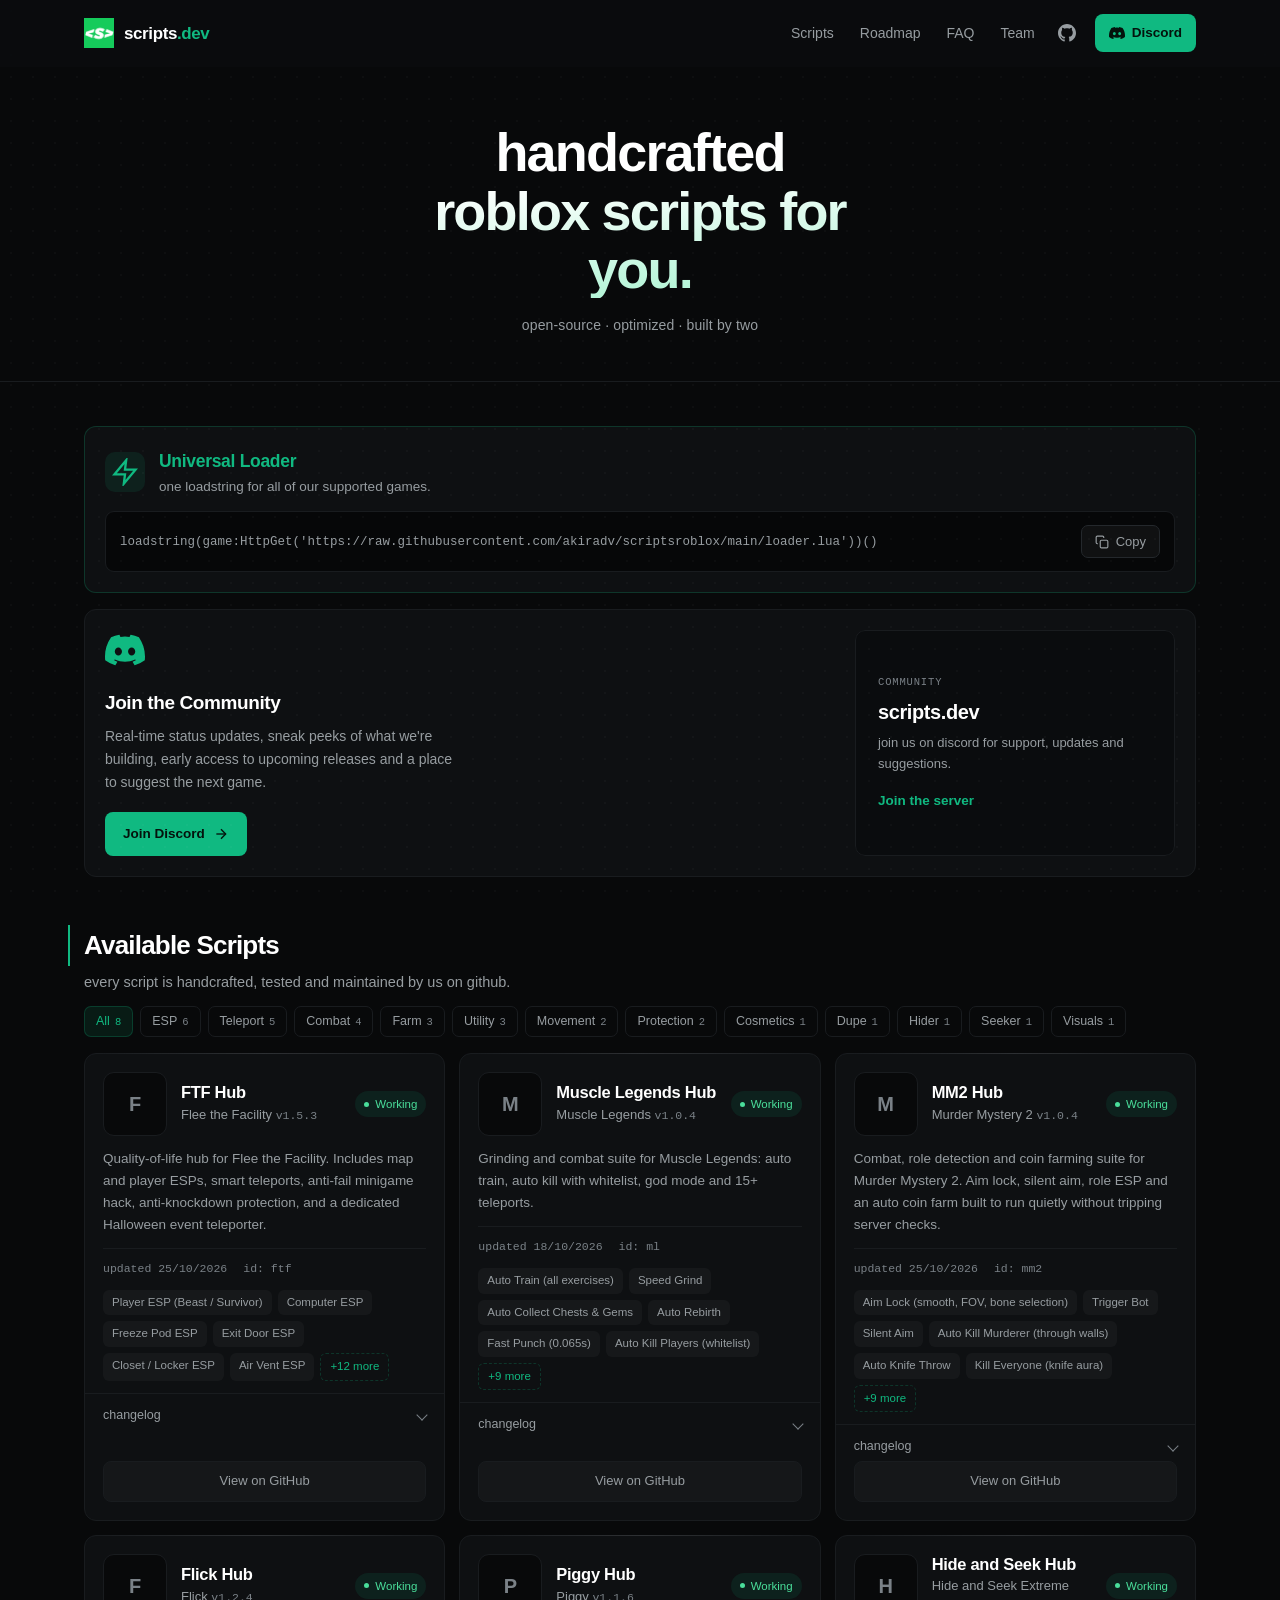
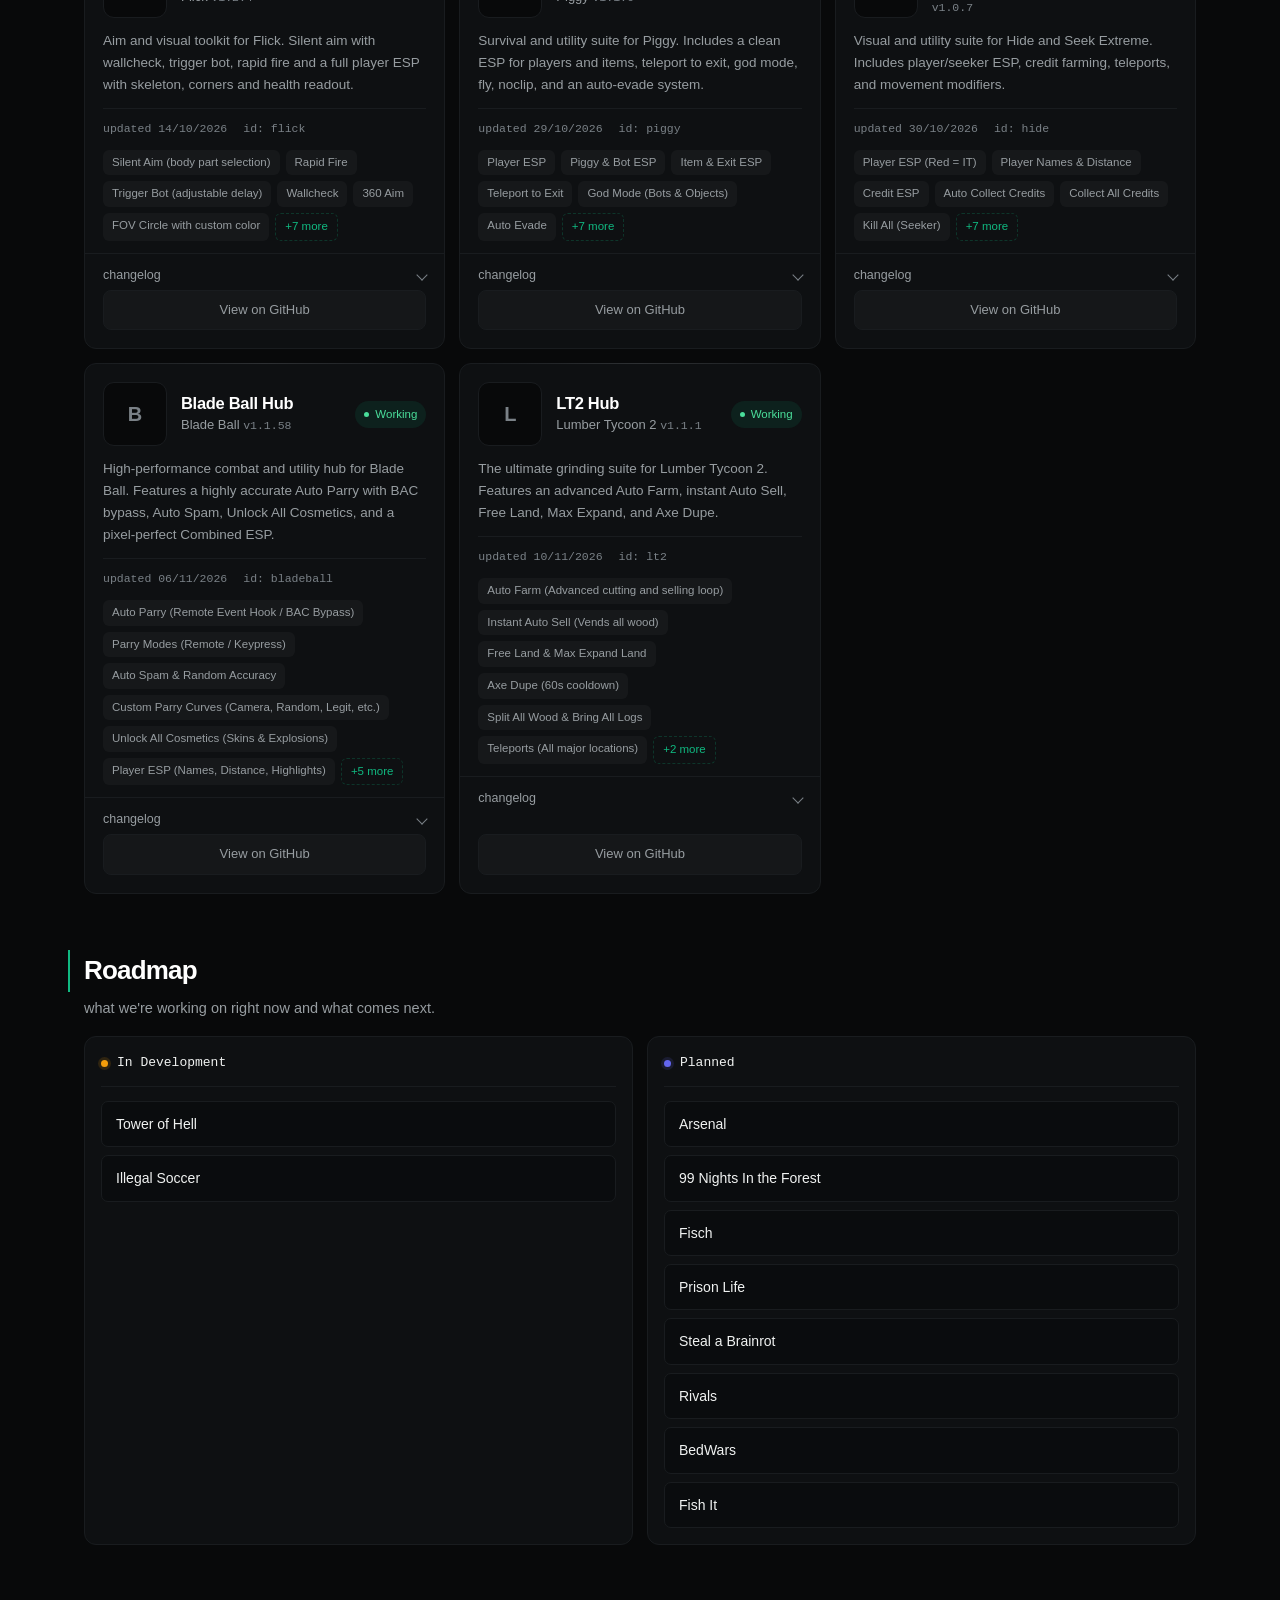
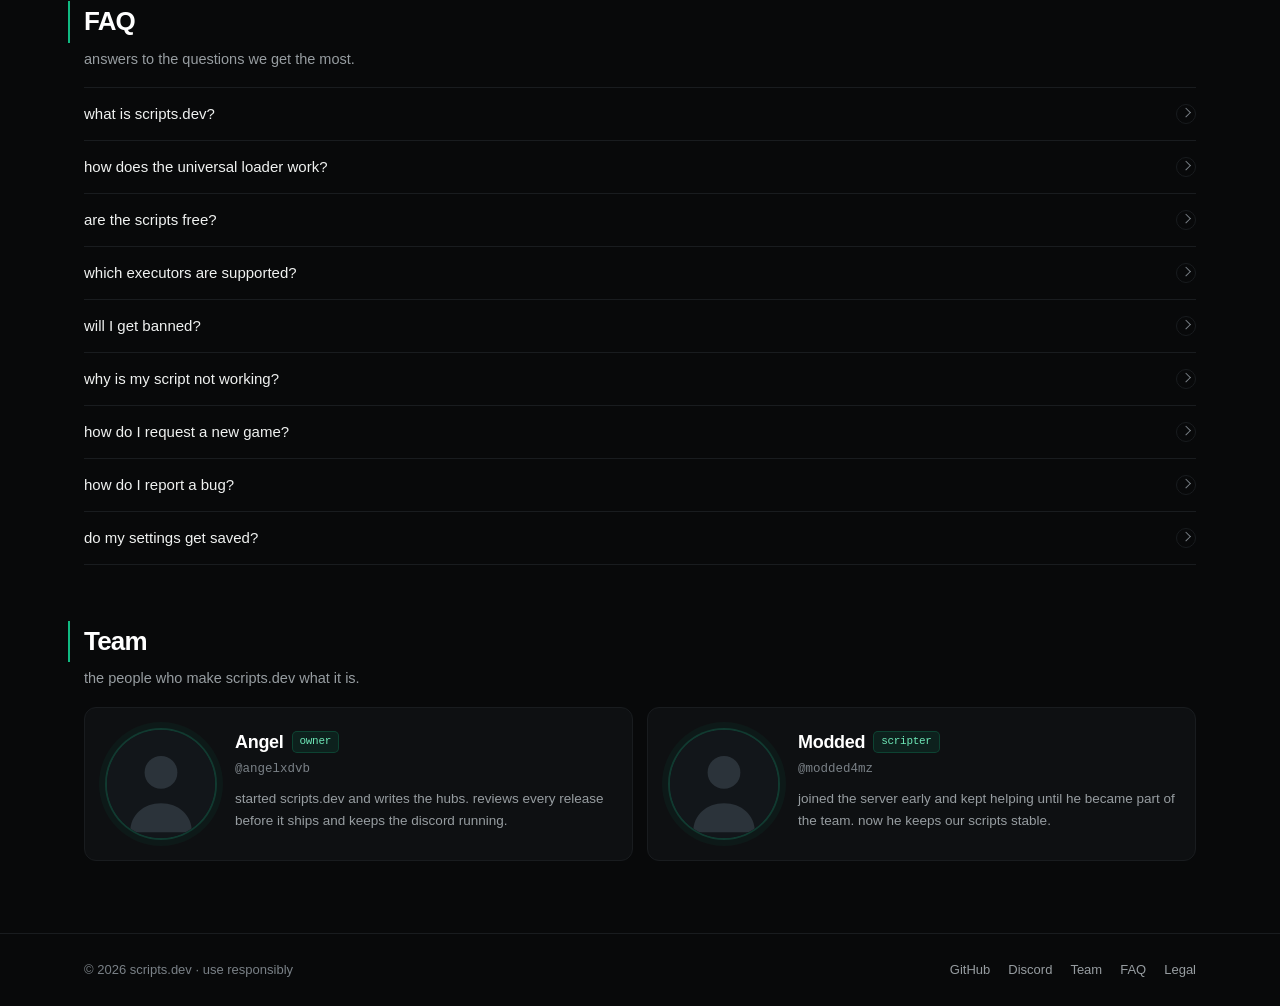
==== commit 7a117577: "website clean and beautiful" ====
--- a/index.html
+++ b/index.html
@@ -4,44 +4,69 @@
     <meta charset="UTF-8">
     <meta name="viewport" content="width=device-width, initial-scale=1.0">
     <title>scripts.dev | Handcrafted Roblox Scripts</title>
-    <meta name="description" content="Universal Roblox script loader. One loadstring for all games. Open-source, optimized, free.">
-    <meta name="keywords" content="Roblox, scripts, universal loader, open-source, Flee the Facility, Muscle Legends">
-    <meta name="author" content="scripts.dev">
+    <meta name="description" content="Universal Roblox script loader. One loadstring for every supported game. Open-source, optimized, free.">
+        <meta name="author" content="scripts.dev">
     <meta name="robots" content="index, follow">
     <meta property="og:title" content="scripts.dev | Handcrafted Roblox Scripts">
-    <meta property="og:description" content="One loadstring for all games. Open-source and optimized.">
+    <meta property="og:description" content="One loadstring for every supported game. Open-source and optimized.">
     <meta property="og:type" content="website">
-    <meta property="og:image" content="https://akiradv.github.io/scriptsroblox/assets/logo.png">
-    <link rel="icon" type="image/png" href="assets/logo.png">
+    <meta property="og:image" content="https://akiradv.github.io/scriptsroblox/assets/og-banner.png">
+    <meta property="og:image:width" content="1200">
+    <meta property="og:image:height" content="630">
+    <meta property="og:image:alt" content="scripts.dev">
+    <meta property="og:url" content="https://akiradv.github.io/scriptsroblox/">
+    <meta property="og:site_name" content="scripts.dev">
+    <meta name="twitter:card" content="summary_large_image">
+    <meta name="twitter:title" content="scripts.dev | Handcrafted Roblox Scripts">
+    <meta name="twitter:description" content="One loadstring for every supported game. Open-source and optimized.">
+    <meta name="twitter:image" content="https://akiradv.github.io/scriptsroblox/assets/og-banner.png">
+    <meta name="theme-color" content="#08090a">
+    <link rel="icon" type="image/png" href="assets/favicon.png">
+    <link rel="apple-touch-icon" href="assets/apple-touch-icon.png">
     <link rel="stylesheet" href="style.css">
-    <link href="https://fonts.googleapis.com/css2?family=Space+Grotesk:wght@400;500;600;700&family=JetBrains+Mono:wght@400;500&display=swap" rel="stylesheet">
+    <link rel="preload" href="assets/fonts/space-grotesk-400-latin.woff2" as="font" type="font/woff2" crossorigin>
+    <link rel="preload" href="assets/fonts/space-grotesk-600-latin.woff2" as="font" type="font/woff2" crossorigin>
 </head>
 <body>
-    <header>
+    <div class="topbar">
         <div class="container">
             <nav class="nav">
-                <div class="logo">
+                <a href="index.html" class="logo">
                     <img src="assets/logo.png" alt="scripts.dev" class="logo-img" width="32" height="32">
-                    <h1>scripts.dev</h1>
-                </div>
-                <div class="nav-links">
-                    <a href="https://discord.gg/2ksQSAnnW6" target="_blank" class="nav-link">
-                        <svg width="18" height="18" viewBox="0 0 24 24" fill="currentColor">
+                    <h1>scripts<span>.dev</span></h1>
+                </a>
+                <button class="nav-toggle" type="button" aria-label="Open menu" aria-expanded="false" aria-controls="nav-links">
+                    <span></span>
+                    <span></span>
+                    <span></span>
+                </button>
+                <div class="nav-links" id="nav-links">
+                    <a href="#scripts" class="nav-link">Scripts</a>
+                    <a href="#roadmap" class="nav-link">Roadmap</a>
+                    <a href="#faq" class="nav-link">FAQ</a>
+                    <a href="#team" class="nav-link">Team</a>
+                    <a href="https://github.com/akiradv/scriptsroblox" target="_blank" rel="noopener" class="nav-icon" aria-label="GitHub">
+                        <svg width="18" height="18" viewBox="0 0 24 24" fill="currentColor" aria-hidden="true">
+                            <path d="M12 0c-6.626 0-12 5.373-12 12 0 5.302 3.438 9.8 8.207 11.387.599.111.793-.261.793-.577v-2.234c-3.338.726-4.033-1.416-4.033-1.416-.546-1.387-1.333-1.756-1.333-1.756-1.089-.745.083-.729.083-.729 1.205.084 1.839 1.237 1.839 1.237 1.07 1.834 2.807 1.304 3.492.997.107-.775.418-1.305.762-1.604-2.665-.305-5.467-1.334-5.467-5.931 0-1.311.469-2.381 1.236-3.221-.124-.303-.535-1.524.117-3.176 0 0 1.008-.322 3.301 1.23.957-.266 1.983-.399 3.003-.404 1.02.005 2.047.138 3.006.404 2.291-1.552 3.297-1.23 3.297-1.23.653 1.653.242 2.874.118 3.176.77.84 1.235 1.911 1.235 3.221 0 4.609-2.807 5.624-5.479 5.921.43.372.823 1.102.823 2.222v3.293c0 .319.192.694.801.576 4.765-1.589 8.199-6.086 8.199-11.386 0-6.627-5.373-12-12-12z"/>
+                        </svg>
+                    </a>
+                    <a href="https://discord.gg/2ksQSAnnW6" target="_blank" rel="noopener" class="nav-cta">
+                        <svg width="16" height="16" viewBox="0 0 24 24" fill="currentColor" aria-hidden="true">
                             <path d="M20.317 4.37a19.791 19.791 0 0 0-4.885-1.515.074.074 0 0 0-.079.037c-.21.375-.444.864-.608 1.25a18.27 18.27 0 0 0-5.487 0 12.64 12.64 0 0 0-.617-1.25.077.077 0 0 0-.079-.037A19.736 19.736 0 0 0 3.677 4.37a.07.07 0 0 0-.032.027C.533 9.046-.32 13.58.099 18.057a.082.082 0 0 0 .031.057 19.9 19.9 0 0 0 5.993 3.03.078.078 0 0 0 .084-.028c.462-.63.874-1.295 1.226-1.994a.076.076 0 0 0-.041-.106 13.107 13.107 0 0 1-1.872-.892.077.077 0 0 1-.008-.128 10.2 10.2 0 0 0 .372-.292.074.074 0 0 1 .077-.01c3.928 1.793 8.18 1.793 12.062 0a.074.074 0 0 1 .078.01c.12.098.246.198.373.292a.077.077 0 0 1-.006.127 12.299 12.299 0 0 1-1.873.892.077.077 0 0 0-.041.107c.36.698.772 1.362 1.225 1.993a.076.076 0 0 0 .084.028 19.839 19.839 0 0 0 6.002-3.03.077.077 0 0 0 .032-.054c.5-5.177-.838-9.674-3.549-13.66a.061.061 0 0 0-.031-.03zM8.02 15.33c-1.183 0-2.157-1.085-2.157-2.419 0-1.333.956-2.419 2.157-2.419 1.21 0 2.176 1.096 2.157 2.42 0 1.333-.956 2.418-2.157 2.418zm7.975 0c-1.183 0-2.157-1.085-2.157-2.419 0-1.333.955-2.419 2.157-2.419 1.21 0 2.176 1.096 2.157 2.42 0 1.333-.946 2.418-2.157 2.418z"/>
                         </svg>
-                        Discord
+                        <span>Discord</span>
                     </a>
-                    <a href="https://github.com/akiradv/scriptsroblox" target="_blank" class="nav-link">
-                        <svg width="18" height="18" viewBox="0 0 24 24" fill="currentColor">
-                            <path d="M12 0c-6.626 0-12 5.373-12 12 0 5.302 3.438 9.8 8.207 11.387.599.111.793-.261.793-.577v-2.234c-3.338.726-4.033-1.416-4.033-1.416-.546-1.387-1.333-1.756-1.333-1.756-1.089-.745.083-.729.083-.729 1.205.084 1.839 1.237 1.839 1.237 1.07 1.834 2.807 1.304 3.492.997.107-.775.418-1.305.762-1.604-2.665-.305-5.467-1.334-5.467-5.931 0-1.311.469-2.381 1.236-3.221-.124-.303-.535-1.524.117-3.176 0 0 1.008-.322 3.301 1.23.957-.266 1.983-.399 3.003-.404 1.02.005 2.047.138 3.006.404 2.291-1.552 3.297-1.23 3.297-1.23.653 1.653.242 2.874.118 3.176.77.84 1.235 1.911 1.235 3.221 0 4.609-2.807 5.624-5.479 5.921.43.372.823 1.102.823 2.222v3.293c0 .319.192.694.801.576 4.765-1.589 8.199-6.086 8.199-11.386 0-6.627-5.373-12-12-12z"/>
-                        </svg>
-                        GitHub
-                    </a>
                 </div>
             </nav>
-            <div class="header-content">
+        </div>
+    </div>
+
+    <header>
+        <div class="container">
+
+            <div class="hero">
                 <h2 class="header-title">handcrafted roblox scripts for you.</h2>
-                <p class="tagline">open-source · optimized · 2026</p>
+                <p class="tagline">open-source · optimized · built by two</p>
             </div>
         </div>
     </header>
@@ -52,19 +77,19 @@
                 <div class="loader-card">
                     <div class="loader-content">
                         <div class="loader-icon">
-                            <svg width="32" height="32" viewBox="0 0 24 24" fill="none" stroke="currentColor" stroke-width="2">
+                            <svg width="28" height="28" viewBox="0 0 24 24" fill="none" stroke="currentColor" stroke-width="2" aria-hidden="true">
                                 <path d="M13 2L3 14h9l-1 8 10-12h-9l1-8z"/>
                             </svg>
                         </div>
                         <div class="loader-text">
                             <h2>Universal Loader</h2>
-                            <p>one loadstring for all of my games.</p>
+                            <p>one loadstring for all of our supported games.</p>
                         </div>
                     </div>
                     <div class="loader-code">
                         <code class="loader-code-content">loadstring(game:HttpGet('https://raw.githubusercontent.com/akiradv/scriptsroblox/main/loader.lua'))()</code>
                         <button class="loader-copy-btn" data-loadstring="loadstring(game:HttpGet('https://raw.githubusercontent.com/akiradv/scriptsroblox/main/loader.lua'))()">
-                            <svg width="14" height="14" viewBox="0 0 24 24" fill="none" stroke="currentColor" stroke-width="2">
+                            <svg width="14" height="14" viewBox="0 0 24 24" fill="none" stroke="currentColor" stroke-width="2" aria-hidden="true">
                                 <rect x="9" y="9" width="13" height="13" rx="2" ry="2"></rect>
                                 <path d="M5 15H4a2 2 0 0 1-2-2V4a2 2 0 0 1 2-2h9a2 2 0 0 1 2 2v1"></path>
                             </svg>
@@ -76,37 +101,41 @@
 
             <section class="discord-section" id="discord">
                 <div class="discord-card">
-                    <div class="discord-content">
+                    <div class="discord-main">
                         <div class="discord-icon">
-                            <svg width="48" height="48" viewBox="0 0 24 24" fill="currentColor">
+                            <svg width="40" height="40" viewBox="0 0 24 24" fill="currentColor" aria-hidden="true">
                                 <path d="M20.317 4.37a19.791 19.791 0 0 0-4.885-1.515.074.074 0 0 0-.079.037c-.21.375-.444.864-.608 1.25a18.27 18.27 0 0 0-5.487 0 12.64 12.64 0 0 0-.617-1.25.077.077 0 0 0-.079-.037A19.736 19.736 0 0 0 3.677 4.37a.07.07 0 0 0-.032.027C.533 9.046-.32 13.58.099 18.057a.082.082 0 0 0 .031.057 19.9 19.9 0 0 0 5.993 3.03.078.078 0 0 0 .084-.028c.462-.63.874-1.295 1.226-1.994a.076.076 0 0 0-.041-.106 13.107 13.107 0 0 1-1.872-.892.077.077 0 0 1-.008-.128 10.2 10.2 0 0 0 .372-.292.074.074 0 0 1 .077-.01c3.928 1.793 8.18 1.793 12.062 0a.074.074 0 0 1 .078.01c.12.098.246.198.373.292a.077.077 0 0 1-.006.127 12.299 12.299 0 0 1-1.873.892.077.077 0 0 0-.041.107c.36.698.772 1.362 1.225 1.993a.076.076 0 0 0 .084.028 19.839 19.839 0 0 0 6.002-3.03.077.077 0 0 0 .032-.054c.5-5.177-.838-9.674-3.549-13.66a.061.061 0 0 0-.031-.03zM8.02 15.33c-1.183 0-2.157-1.085-2.157-2.419 0-1.333.956-2.419 2.157-2.419 1.21 0 2.176 1.096 2.157 2.42 0 1.333-.956 2.418-2.157 2.418zm7.975 0c-1.183 0-2.157-1.085-2.157-2.419 0-1.333.955-2.419 2.157-2.419 1.21 0 2.176 1.096 2.157 2.42 0 1.333-.946 2.418-2.157 2.418z"/>
                             </svg>
                         </div>
                         <div class="discord-text">
                             <h3>Join the Community</h3>
-                            <p>Get real-time status updates, sneak peeks of scripts in development, and early access to upcoming releases.</p>
-                        </div>
-                    </div>
-                    <a href="https://discord.gg/2ksQSAnnW6" target="_blank" class="discord-btn">
-                        Join Discord
-                        <svg width="16" height="16" viewBox="0 0 24 24" fill="none" stroke="currentColor" stroke-width="2">
-                            <line x1="5" y1="12" x2="19" y2="12"></line>
-                            <polyline points="12 5 19 12 12 19"></polyline>
-                        </svg>
-                    </a>
-                </div>
-            </section>
-
-            <section class="intro">
+                            <p>Real-time status updates, sneak peeks of what we're building, early access to upcoming releases and a place to suggest the next game.</p>
+                        </div>
+                        <a href="https://discord.gg/2ksQSAnnW6" target="_blank" rel="noopener" class="discord-btn">
+                            Join Discord
+                            <svg width="16" height="16" viewBox="0 0 24 24" fill="none" stroke="currentColor" stroke-width="2" aria-hidden="true">
+                                <line x1="5" y1="12" x2="19" y2="12"></line>
+                                <polyline points="12 5 19 12 12 19"></polyline>
+                            </svg>
+                        </a>
+                    </div>
+                    <div class="discord-widget" id="discord-widget" data-guild="1552886032654143489"></div>
+                </div>
+            </section>
+
+            <section class="section-head" id="scripts">
                 <h2>Available Scripts</h2>
-                <p>all scripts are handcrafted and maintained on github.</p>
-            </section>
-            <div id="scripts-container" class="scripts-grid"></div>
-
-            <section class="roadmap-section">
-                <div class="roadmap-header">
+                <p>every script is handcrafted, tested and maintained by us on github.</p>
+            </section>
+            <div class="script-filter" id="script-filter" role="group" aria-label="Filter scripts by tag" hidden>
+                <button type="button" class="filter-chip is-active" data-tag="">All</button>
+            </div>
+            <div id="scripts-container" class="scripts-grid" aria-live="polite"></div>
+
+            <section class="roadmap-section" id="roadmap">
+                <div class="section-head">
                     <h2>Roadmap</h2>
-                    <p>what's in the works and what's coming next.</p>
+                    <p>what we're working on right now and what comes next.</p>
                 </div>
                 <div class="roadmap-grid">
                     <div class="roadmap-group">
@@ -127,47 +156,99 @@
             </section>
 
             <section class="faq-section" id="faq">
-                <div class="faq-header">
+                <div class="section-head">
                     <h2>FAQ</h2>
-                    <p>answers to the most common questions.</p>
+                    <p>answers to the questions we get the most.</p>
                 </div>
                 <div class="faq-list">
                     <details class="faq-item">
-                        <summary class="faq-question">what is scripts.dev?</summary>
-                        <div class="faq-answer">a library of handcrafted, open-source roblox scripts. every script is built, tested and maintained by the community, with the source fully public on github.</div>
-                    </details>
-                    <details class="faq-item">
-                        <summary class="faq-question">how does the universal loader work?</summary>
+                        <summary class="faq-question">
+                            <span>what is scripts.dev?</span>
+                            <span class="faq-chevron" aria-hidden="true"></span>
+                        </summary>
+                        <div class="faq-answer">a library of handcrafted, open-source roblox scripts. every script is built, tested and maintained by our team, with the source fully public on github.</div>
+                    </details>
+                    <details class="faq-item">
+                        <summary class="faq-question">
+                            <span>how does the universal loader work?</span>
+                            <span class="faq-chevron" aria-hidden="true"></span>
+                        </summary>
                         <div class="faq-answer">the loader automatically detects which game you're playing and loads the appropriate script. just copy the loadstring, paste it in your executor, and run it inside any supported game.</div>
                     </details>
                     <details class="faq-item">
-                        <summary class="faq-question">are the scripts free?</summary>
-                        <div class="faq-answer">yes. 100% free and open-source. no keys, no paid tiers, no ad-links, no subscriptions. if someone is selling our scripts, it's a scam — report it on our discord.</div>
-                    </details>
-                    <details class="faq-item">
-                        <summary class="faq-question">which executors are supported?</summary>
-                        <div class="faq-answer">any executor that supports loadstring and standard lua. we test on the most popular ones. if a script fails on your executor, try another before reporting a bug.</div>
-                    </details>
-                    <details class="faq-item">
-                        <summary class="faq-question">will I get banned?</summary>
+                        <summary class="faq-question">
+                            <span>are the scripts free?</span>
+                            <span class="faq-chevron" aria-hidden="true"></span>
+                        </summary>
+                        <div class="faq-answer">yes. 100% free and open-source. no keys, no paid tiers, no ad-links, no subscriptions. if someone is selling our scripts, it's a scam. report it on our discord.</div>
+                    </details>
+                    <details class="faq-item">
+                        <summary class="faq-question">
+                            <span>which executors are supported?</span>
+                            <span class="faq-chevron" aria-hidden="true"></span>
+                        </summary>
+                        <div class="faq-answer">we always build for every executor that supports loadstring and standard lua. if something isn't supported on yours, it's listed in the <code>#script-compatibility</code> channel on our discord, along with what to use instead.</div>
+                    </details>
+                    <details class="faq-item">
+                        <summary class="faq-question">
+                            <span>will I get banned?</span>
+                            <span class="faq-chevron" aria-hidden="true"></span>
+                        </summary>
                         <div class="faq-answer">no third-party software can guarantee that. our scripts are built to be lightweight and run locally, but using them is at your own risk and may violate roblox's terms. if you're unsure, use an alt account.</div>
                     </details>
                     <details class="faq-item">
-                        <summary class="faq-question">why is my script not working?</summary>
+                        <summary class="faq-question">
+                            <span>why is my script not working?</span>
+                            <span class="faq-chevron" aria-hidden="true"></span>
+                        </summary>
                         <div class="faq-answer">roblox or the game itself may have updated and broken something. check the script's status on the site or the #status channel on discord. we fix issues as soon as they're reported.</div>
                     </details>
                     <details class="faq-item">
-                        <summary class="faq-question">how do I request a new game?</summary>
-                        <div class="faq-answer">join the discord and use <code>!suggest</code> or the suggestions channel. the roadmap is driven by community votes.</div>
-                    </details>
-                    <details class="faq-item">
-                        <summary class="faq-question">how do I report a bug?</summary>
-                        <div class="faq-answer">open a ticket on discord or open an issue on github. include the script name, your executor and what happened.</div>
-                    </details>
-                    <details class="faq-item">
-                        <summary class="faq-question">do my settings get saved?</summary>
-                        <div class="faq-answer">yes. configs are stored locally on your device by your executor. nothing is uploaded to us — we never see your settings.</div>
-                    </details>
+                        <summary class="faq-question">
+                            <span>how do I request a new game?</span>
+                            <span class="faq-chevron" aria-hidden="true"></span>
+                        </summary>
+                        <div class="faq-answer">join the discord and use <code>/suggest</code> or the suggestions channel. the roadmap is driven by community votes.</div>
+                    </details>
+                    <details class="faq-item">
+                        <summary class="faq-question">
+                            <span>how do I report a bug?</span>
+                            <span class="faq-chevron" aria-hidden="true"></span>
+                        </summary>
+                        <div class="faq-answer">open a ticket on our discord, that's the fastest way to reach us. include the script name, your executor and what happened. github issues work too, but tickets get answered first.</div>
+                    </details>
+                    <details class="faq-item">
+                        <summary class="faq-question">
+                            <span>do my settings get saved?</span>
+                            <span class="faq-chevron" aria-hidden="true"></span>
+                        </summary>
+                        <div class="faq-answer">yes, as long as your executor supports saving. almost every executor does nowadays, so it normally just works. if yours doesn't save configs, that's a problem on the executor's side, and honestly a pretty bad one. we'd switch.</div>
+                    </details>
+                </div>
+            </section>
+
+            <section class="team-section" id="team">
+                <div class="section-head">
+                    <h2>Team</h2>
+                    <p>the people who make scripts.dev what it is.</p>
+                </div>
+                <div class="team-grid">
+                    <article class="team-card">
+                        <div class="team-avatar" data-user="1028109489066475522" data-hash="243477e2fba6d2b19863d9e86157d5c4" data-name="Angel" role="img" aria-label="Angel"></div>
+                        <div class="team-info">
+                            <h3 class="team-name">Angel <span class="team-role">owner</span></h3>
+                            <p class="team-username">@angelxdvb</p>
+                            <p class="team-bio">started scripts.dev and writes the hubs. reviews every release before it ships and keeps the discord running.</p>
+                        </div>
+                    </article>
+                    <article class="team-card">
+                        <div class="team-avatar" data-user="1538778964552847481" data-hash="cc2012ce11d21233592864b655adba2a" data-name="Modded" role="img" aria-label="Modded"></div>
+                        <div class="team-info">
+                            <h3 class="team-name">Modded <span class="team-role">scripter</span></h3>
+                            <p class="team-username">@modded4mz</p>
+                            <p class="team-bio">joined the server early and kept helping until he became part of the team. now he keeps our scripts stable.</p>
+                        </div>
+                    </article>
                 </div>
             </section>
         </div>
@@ -178,8 +259,9 @@
             <div class="footer-content">
                 <p>© 2026 scripts.dev · use responsibly</p>
                 <div class="footer-links">
-                    <a href="https://github.com/akiradv/scriptsroblox" target="_blank">GitHub</a>
-                    <a href="https://discord.gg/2ksQSAnnW6" target="_blank">Discord</a>
+                    <a href="https://github.com/akiradv/scriptsroblox" target="_blank" rel="noopener">GitHub</a>
+                    <a href="https://discord.gg/2ksQSAnnW6" target="_blank" rel="noopener">Discord</a>
+                    <a href="#team">Team</a>
                     <a href="#faq">FAQ</a>
                     <a href="legal.html">Legal</a>
                 </div>
@@ -187,7 +269,7 @@
         </div>
     </footer>
 
-    <div id="toast" class="toast">
+    <div id="toast" class="toast" role="status" aria-live="polite">
         <span class="toast-icon">✓</span>
         <span class="toast-text">copied</span>
     </div>
--- a/style.css
+++ b/style.css
@@ -1,3 +1,134 @@
+@font-face {
+    font-family: 'JetBrains Mono';
+    font-style: normal;
+    font-weight: 400;
+    font-display: swap;
+    src: url('assets/fonts/jetbrains-mono-400-latin-ext.woff2') format('woff2');
+    unicode-range: U+0100-02BA, U+02BD-02C5, U+02C7-02CC, U+02CE-02D7, U+02DD-02FF, U+0304, U+0308, U+0329, U+1D00-1DBF, U+1E00-1E9F, U+1EF2-1EFF, U+2020, U+20A0-20AB, U+20AD-20C0, U+2113, U+2C60-2C7F, U+A720-A7FF;
+}
+
+@font-face {
+    font-family: 'JetBrains Mono';
+    font-style: normal;
+    font-weight: 400;
+    font-display: swap;
+    src: url('assets/fonts/jetbrains-mono-400-latin.woff2') format('woff2');
+    unicode-range: U+0000-00FF, U+0131, U+0152-0153, U+02BB-02BC, U+02C6, U+02DA, U+02DC, U+0304, U+0308, U+0329, U+2000-206F, U+20AC, U+2122, U+2191, U+2193, U+2212, U+2215, U+FEFF, U+FFFD;
+}
+
+@font-face {
+    font-family: 'JetBrains Mono';
+    font-style: normal;
+    font-weight: 500;
+    font-display: swap;
+    src: url('assets/fonts/jetbrains-mono-500-latin-ext.woff2') format('woff2');
+    unicode-range: U+0100-02BA, U+02BD-02C5, U+02C7-02CC, U+02CE-02D7, U+02DD-02FF, U+0304, U+0308, U+0329, U+1D00-1DBF, U+1E00-1E9F, U+1EF2-1EFF, U+2020, U+20A0-20AB, U+20AD-20C0, U+2113, U+2C60-2C7F, U+A720-A7FF;
+}
+
+@font-face {
+    font-family: 'JetBrains Mono';
+    font-style: normal;
+    font-weight: 500;
+    font-display: swap;
+    src: url('assets/fonts/jetbrains-mono-500-latin.woff2') format('woff2');
+    unicode-range: U+0000-00FF, U+0131, U+0152-0153, U+02BB-02BC, U+02C6, U+02DA, U+02DC, U+0304, U+0308, U+0329, U+2000-206F, U+20AC, U+2122, U+2191, U+2193, U+2212, U+2215, U+FEFF, U+FFFD;
+}
+
+@font-face {
+    font-family: 'Space Grotesk';
+    font-style: normal;
+    font-weight: 400;
+    font-display: swap;
+    src: url('assets/fonts/space-grotesk-400-latin-ext.woff2') format('woff2');
+    unicode-range: U+0100-02BA, U+02BD-02C5, U+02C7-02CC, U+02CE-02D7, U+02DD-02FF, U+0304, U+0308, U+0329, U+1D00-1DBF, U+1E00-1E9F, U+1EF2-1EFF, U+2020, U+20A0-20AB, U+20AD-20C0, U+2113, U+2C60-2C7F, U+A720-A7FF;
+}
+
+@font-face {
+    font-family: 'Space Grotesk';
+    font-style: normal;
+    font-weight: 400;
+    font-display: swap;
+    src: url('assets/fonts/space-grotesk-400-latin.woff2') format('woff2');
+    unicode-range: U+0000-00FF, U+0131, U+0152-0153, U+02BB-02BC, U+02C6, U+02DA, U+02DC, U+0304, U+0308, U+0329, U+2000-206F, U+20AC, U+2122, U+2191, U+2193, U+2212, U+2215, U+FEFF, U+FFFD;
+}
+
+@font-face {
+    font-family: 'Space Grotesk';
+    font-style: normal;
+    font-weight: 500;
+    font-display: swap;
+    src: url('assets/fonts/space-grotesk-500-latin-ext.woff2') format('woff2');
+    unicode-range: U+0100-02BA, U+02BD-02C5, U+02C7-02CC, U+02CE-02D7, U+02DD-02FF, U+0304, U+0308, U+0329, U+1D00-1DBF, U+1E00-1E9F, U+1EF2-1EFF, U+2020, U+20A0-20AB, U+20AD-20C0, U+2113, U+2C60-2C7F, U+A720-A7FF;
+}
+
+@font-face {
+    font-family: 'Space Grotesk';
+    font-style: normal;
+    font-weight: 500;
+    font-display: swap;
+    src: url('assets/fonts/space-grotesk-500-latin.woff2') format('woff2');
+    unicode-range: U+0000-00FF, U+0131, U+0152-0153, U+02BB-02BC, U+02C6, U+02DA, U+02DC, U+0304, U+0308, U+0329, U+2000-206F, U+20AC, U+2122, U+2191, U+2193, U+2212, U+2215, U+FEFF, U+FFFD;
+}
+
+@font-face {
+    font-family: 'Space Grotesk';
+    font-style: normal;
+    font-weight: 600;
+    font-display: swap;
+    src: url('assets/fonts/space-grotesk-600-latin-ext.woff2') format('woff2');
+    unicode-range: U+0100-02BA, U+02BD-02C5, U+02C7-02CC, U+02CE-02D7, U+02DD-02FF, U+0304, U+0308, U+0329, U+1D00-1DBF, U+1E00-1E9F, U+1EF2-1EFF, U+2020, U+20A0-20AB, U+20AD-20C0, U+2113, U+2C60-2C7F, U+A720-A7FF;
+}
+
+@font-face {
+    font-family: 'Space Grotesk';
+    font-style: normal;
+    font-weight: 600;
+    font-display: swap;
+    src: url('assets/fonts/space-grotesk-600-latin.woff2') format('woff2');
+    unicode-range: U+0000-00FF, U+0131, U+0152-0153, U+02BB-02BC, U+02C6, U+02DA, U+02DC, U+0304, U+0308, U+0329, U+2000-206F, U+20AC, U+2122, U+2191, U+2193, U+2212, U+2215, U+FEFF, U+FFFD;
+}
+
+@font-face {
+    font-family: 'Space Grotesk';
+    font-style: normal;
+    font-weight: 700;
+    font-display: swap;
+    src: url('assets/fonts/space-grotesk-700-latin-ext.woff2') format('woff2');
+    unicode-range: U+0100-02BA, U+02BD-02C5, U+02C7-02CC, U+02CE-02D7, U+02DD-02FF, U+0304, U+0308, U+0329, U+1D00-1DBF, U+1E00-1E9F, U+1EF2-1EFF, U+2020, U+20A0-20AB, U+20AD-20C0, U+2113, U+2C60-2C7F, U+A720-A7FF;
+}
+
+@font-face {
+    font-family: 'Space Grotesk';
+    font-style: normal;
+    font-weight: 700;
+    font-display: swap;
+    src: url('assets/fonts/space-grotesk-700-latin.woff2') format('woff2');
+    unicode-range: U+0000-00FF, U+0131, U+0152-0153, U+02BB-02BC, U+02C6, U+02DA, U+02DC, U+0304, U+0308, U+0329, U+2000-206F, U+20AC, U+2122, U+2191, U+2193, U+2212, U+2215, U+FEFF, U+FFFD;
+}
+
+:root {
+    --bg: #08090a;
+    --surface: #0c0d0f;
+    --card: #0e1012;
+    --card-hover: #111417;
+    --border: #191c1f;
+    --border-strong: #24282c;
+    --text: #f0f2f1;
+    --text-dim: #979da1;
+    --text-mute: #7a8187;
+    --accent: #10b981;
+    --accent-hover: #34d399;
+    --accent-soft: #6ee7b7;
+    --accent-dim: rgba(16, 185, 129, 0.1);
+    --accent-line: rgba(16, 185, 129, 0.22);
+    --red: #ef4444;
+    --yellow: #f59e0b;
+    --mono: 'JetBrains Mono', ui-monospace, SFMono-Regular, monospace;
+    --sans: 'Space Grotesk', -apple-system, BlinkMacSystemFont, sans-serif;
+    --gutter: 24px;
+    --radius: 12px;
+}
+
 * {
     margin: 0;
     padding: 0;
@@ -5,286 +136,426 @@
 }
 
 html {
-    background: #161616;
+    background: var(--bg);
+    scroll-behavior: smooth;
+    scroll-padding-top: 76px;
+    overflow-x: hidden;
+    -webkit-text-size-adjust: 100%;
 }
 
 body::before {
     content: '';
     position: fixed;
-    inset: -50%;
-    width: 200%;
-    height: 200%;
-    background-image: radial-gradient(circle, rgba(255,255,255,0.035) 1px, transparent 1px);
+    inset: 0;
+    background-image: radial-gradient(circle, rgba(255, 255, 255, 0.028) 1px, transparent 1px);
     background-size: 22px 22px;
-    transform: rotate(15deg);
     pointer-events: none;
-    z-index: 1;
-}
-
-:root {
-    --bg: #0a0a0a;
-    --card: #111;
-    --border: #222;
-    --border-hover: #10b981;
-    --text: #e5e5e5;
-    --text-dim: #666;
-    --accent: #10b981;
-    --accent-hover: #34d399;
-    --accent-dim: rgba(16, 185, 129, 0.08);
-    --status-stable: #10b981;
-    --status-beta: #f59e0b;
-    --status-alpha: #ef4444;
+    z-index: 0;
 }
 
 ::selection {
-    background: rgba(16, 185, 129, 0.25);
+    background: rgba(16, 185, 129, 0.3);
     color: #fff;
 }
 
+.loader-code-content::selection {
+    background: rgba(16, 185, 129, 0.3);
+}
+
 body {
+    position: relative;
     background: var(--bg);
     color: var(--text);
-    font-family: 'Space Grotesk', sans-serif;
-    line-height: 1.5;
+    font-family: var(--sans);
+    font-size: 16px;
+    line-height: 1.6;
     min-height: 100vh;
+    -webkit-font-smoothing: antialiased;
+}
+
+a {
+    color: inherit;
+    text-decoration: none;
+}
+
+img {
+    max-width: 100%;
+    height: auto;
+}
+
+svg {
+    display: block;
+    flex-shrink: 0;
+}
+
+code {
+    font-family: var(--mono);
+    font-size: 0.88em;
+    color: var(--accent-soft);
+    white-space: nowrap;
+}
+
+:focus-visible {
+    outline: 2px solid var(--accent);
+    outline-offset: 2px;
+    border-radius: 4px;
+}
+
+.container {
+    max-width: 1160px;
+    margin: 0 auto;
+    padding: 0 var(--gutter);
+}
+
+/* ---------- header ---------- */
+
+header {
     position: relative;
-    z-index: 2;
-    overflow-x: hidden;
-}
-
-header, main, footer {
-    position: relative;
-    z-index: 2;
-}
-
-.container {
-    max-width: 1100px;
-    margin: 0 auto;
-    padding: 0 24px;
-}
-
-header {
     border-bottom: 1px solid var(--border);
-    padding: 0 0 80px;
+}
+
+.topbar {
+    position: sticky;
+    top: 0;
+    z-index: 60;
+    background: rgba(12, 13, 15, 0.82);
+    backdrop-filter: blur(14px) saturate(140%);
+    -webkit-backdrop-filter: blur(14px) saturate(140%);
+    border-bottom: 1px solid transparent;
+    transition: border-color 0.18s ease, background 0.18s ease, box-shadow 0.18s ease;
+}
+
+.topbar.is-stuck {
+    border-bottom-color: var(--border);
+    background: rgba(12, 13, 15, 0.94);
+    box-shadow: 0 8px 24px rgba(0, 0, 0, 0.4);
 }
 
 .nav {
     display: flex;
     justify-content: space-between;
     align-items: center;
-    padding: 24px 0;
+    padding: 14px 0;
+    gap: 20px;
 }
 
 .logo {
     display: flex;
     align-items: center;
-    gap: 12px;
+    gap: 10px;
+    flex-shrink: 0;
 }
 
 .logo-img {
-    width: 32px;
-    height: 32px;
+    width: 30px;
+    height: 30px;
     object-fit: contain;
 }
 
 .logo h1 {
-    font-size: 24px;
-    font-weight: 700;
-    letter-spacing: -1px;
+    font-size: 17px;
+    font-weight: 600;
+    letter-spacing: -0.4px;
     color: #fff;
 }
 
+.logo h1 span {
+    color: var(--accent);
+}
+
 .nav-links {
     display: flex;
-    gap: 12px;
+    align-items: center;
+    gap: 2px;
+}
+
+.nav-toggle {
+    display: none;
+    flex-direction: column;
+    justify-content: center;
+    gap: 5px;
+    width: 44px;
+    height: 44px;
+    padding: 0 11px;
+    border: 1px solid var(--border);
+    border-radius: 9px;
+    background: rgba(255, 255, 255, 0.03);
+    cursor: pointer;
+    transition: border-color 0.15s ease, background 0.15s ease;
+}
+
+.nav-toggle span {
+    display: block;
+    height: 1.5px;
+    width: 100%;
+    border-radius: 2px;
+    background: var(--text);
+    transition: transform 0.22s ease, opacity 0.18s ease, background 0.15s ease;
+}
+
+.nav-toggle:hover {
+    border-color: var(--border-strong);
+    background: rgba(255, 255, 255, 0.055);
+}
+
+.nav-menu-open .nav-toggle {
+    border-color: var(--accent-line);
+    background: var(--accent-dim);
+}
+
+.nav-menu-open .nav-toggle span {
+    background: var(--accent);
+}
+
+.nav-menu-open .nav-toggle span:nth-child(1) {
+    transform: translateY(6.5px) rotate(45deg);
+}
+
+.nav-menu-open .nav-toggle span:nth-child(2) {
+    opacity: 0;
+}
+
+.nav-menu-open .nav-toggle span:nth-child(3) {
+    transform: translateY(-6.5px) rotate(-45deg);
 }
 
 .nav-link {
-    display: flex;
+    font-size: 14px;
+    color: var(--text-dim);
+    padding: 8px 12px;
+    border-radius: 7px;
+    transition: color 0.15s ease, background 0.15s ease;
+}
+
+.nav-link:hover {
+    color: #fff;
+    background: rgba(255, 255, 255, 0.05);
+}
+
+.nav-icon {
+    display: grid;
+    place-items: center;
+    width: 36px;
+    height: 36px;
+    border-radius: 7px;
+    color: var(--text-dim);
+    transition: color 0.15s ease, background 0.15s ease;
+}
+
+.nav-icon:hover {
+    color: #fff;
+    background: rgba(255, 255, 255, 0.05);
+}
+
+.nav-cta {
+    display: inline-flex;
     align-items: center;
-    gap: 8px;
-    font-size: 13px;
-    font-weight: 500;
-    color: var(--text-dim);
-    text-decoration: none;
-    padding: 10px 18px;
-    border: 1px solid var(--border);
-    transition: all 0.15s ease;
-    font-family: 'JetBrains Mono', monospace;
-}
-
-.nav-link:hover {
-    color: var(--text);
-    border-color: var(--accent);
-}
-
-.header-content {
+    gap: 7px;
+    margin-left: 8px;
+    padding: 8px 14px;
+    border-radius: 8px;
+    background: var(--accent);
+    color: #04120c;
+    font-size: 13.5px;
+    font-weight: 600;
+    transition: background 0.15s ease;
+}
+
+.nav-cta:hover {
+    background: var(--accent-hover);
+}
+
+.hero {
     text-align: center;
-    padding: 80px 0 0;
-    animation: fadeIn 0.6s ease;
+    padding: 56px 0 44px;
 }
 
 .header-title {
-    font-size: 56px;
-    font-weight: 700;
-    letter-spacing: -3px;
-    color: #fff;
-    margin-bottom: 16px;
-    line-height: 1.1;
+    font-size: clamp(30px, 5vw, 54px);
+    font-weight: 600;
+    letter-spacing: -1.8px;
+    line-height: 1.08;
+    margin: 0 auto 16px;
+    max-width: 15ch;
+    background: linear-gradient(175deg, #ffffff 32%, #a7f3d0 100%);
+    -webkit-background-clip: text;
+    background-clip: text;
+    color: transparent;
 }
 
 .tagline {
     font-size: 14px;
     color: var(--text-dim);
-    font-family: 'JetBrains Mono', monospace;
-    letter-spacing: 1px;
-}
-
-@keyframes fadeIn {
-    from { opacity: 0; transform: translateY(20px); }
-    to { opacity: 1; transform: translateY(0); }
-}
+    letter-spacing: 0.01em;
+}
+
+/* ---------- layout ---------- */
 
 main {
-    padding: 60px 0;
+    padding: 44px 0 72px;
+}
+
+.section-head {
+    margin-bottom: 16px;
+}
+
+[id] {
+    scroll-margin-top: 84px;
+}
+
+.section-head h2 {
+    font-size: clamp(21px, 2.6vw, 26px);
+    font-weight: 600;
+    letter-spacing: -0.8px;
+    color: #fff;
+    margin: 0 0 5px -16px;
+    padding-left: 14px;
+    border-left: 2px solid var(--accent);
+}
+
+.section-head p {
+    font-size: 14.5px;
+    color: var(--text-dim);
 }
 
 .loader-section {
-    margin-bottom: 60px;
-    animation: fadeIn 0.6s ease both;
+    margin-bottom: 16px;
 }
 
 .loader-card {
-    background: linear-gradient(135deg, rgba(16, 185, 129, 0.06) 0%, rgba(16, 185, 129, 0.02) 100%);
-    border: 2px solid rgba(16, 185, 129, 0.25);
-    padding: 32px;
+    border: 1px solid var(--accent-line);
+    border-radius: var(--radius);
+    padding: 20px;
     display: flex;
     flex-direction: column;
-    gap: 20px;
-    transition: all 0.2s ease;
+    gap: 14px;
+    background: var(--card);
+    transition: border-color 0.15s ease;
 }
 
 .loader-card:hover {
-    border-color: var(--accent);
-    background: linear-gradient(135deg, rgba(16, 185, 129, 0.08) 0%, rgba(16, 185, 129, 0.03) 100%);
+    border-color: rgba(16, 185, 129, 0.4);
 }
 
 .loader-content {
     display: flex;
-    gap: 16px;
+    gap: 14px;
     align-items: center;
 }
 
 .loader-icon {
     color: var(--accent);
     flex-shrink: 0;
-    padding: 10px;
-    background: rgba(16, 185, 129, 0.1);
-    border-radius: 8px;
+    width: 40px;
+    height: 40px;
+    display: grid;
+    place-items: center;
+    border-radius: 10px;
+    background: var(--accent-dim);
 }
 
 .loader-text h2 {
-    font-size: 20px;
-    font-weight: 700;
-    color: #fff;
-    margin-bottom: 4px;
-    font-family: 'Space Grotesk', sans-serif;
+    font-size: 17.5px;
+    font-weight: 600;
+    color: var(--accent);
+    letter-spacing: -0.3px;
+    margin-bottom: 1px;
 }
 
 .loader-text p {
-    font-size: 13px;
-    color: var(--text-dim);
-    line-height: 1.4;
-    font-family: 'JetBrains Mono', monospace;
-    letter-spacing: 0.5px;
+    font-size: 13.5px;
+    color: var(--text-dim);
 }
 
 .loader-code {
-    background: #0a0a0a;
-    border: 1px solid var(--border);
-    padding: 16px 20px;
     display: flex;
     align-items: center;
     justify-content: space-between;
-    gap: 16px;
+    gap: 14px;
+    padding: 13px 14px;
+    border: 1px solid var(--border);
+    border-radius: 9px;
+    background: #060708;
+}
+
+.loader-code:focus-within {
+    border-color: var(--border-strong);
 }
 
 .loader-code-content {
-    font-family: 'JetBrains Mono', monospace;
-    font-size: 13px;
-    color: #34d399;
-    line-height: 1.6;
-    word-break: break-all;
-    user-select: all;
+    flex: 1;
+    min-width: 0;
+    padding: 0;
+    border-radius: 0;
+    background: transparent;
+    font-family: var(--mono);
+    font-size: 12.5px;
+    line-height: 1.65;
+    color: var(--text-dim);
     overflow-x: auto;
-    flex: 1;
+    white-space: nowrap;
+    scrollbar-width: thin;
+    -webkit-user-select: text;
+    user-select: text;
 }
 
 .loader-code-content::-webkit-scrollbar {
     height: 4px;
 }
 
-.loader-code-content::-webkit-scrollbar-track {
-    background: transparent;
-}
-
 .loader-code-content::-webkit-scrollbar-thumb {
-    background: var(--border);
+    background: var(--border-strong);
     border-radius: 2px;
 }
 
 .loader-copy-btn {
-    background: transparent;
-    border: 1px solid var(--border);
-    color: var(--text-dim);
-    padding: 8px 14px;
-    font-size: 12px;
-    font-family: 'JetBrains Mono', monospace;
-    cursor: pointer;
+    flex-shrink: 0;
     display: inline-flex;
     align-items: center;
-    gap: 6px;
-    transition: all 0.15s ease;
-    flex-shrink: 0;
-    white-space: nowrap;
+    gap: 7px;
+    padding: 8px 13px;
+    border-radius: 7px;
+    border: 1px solid var(--border-strong);
+    background: rgba(255, 255, 255, 0.04);
+    color: var(--text-dim);
+    font-family: var(--sans);
+    font-size: 13px;
+    cursor: pointer;
+    transition: color 0.15s ease, background 0.15s ease, border-color 0.15s ease;
 }
 
 .loader-copy-btn:hover {
     color: var(--accent);
-    border-color: var(--accent);
+    border-color: var(--accent-line);
+    background: var(--accent-dim);
 }
 
 .loader-copy-btn.copied {
     color: var(--accent);
-    border-color: var(--accent);
+    border-color: var(--accent-line);
 }
 
 .discord-section {
-    margin-bottom: 60px;
-    animation: fadeIn 0.6s ease 0.1s both;
+    margin-bottom: 48px;
 }
 
 .discord-card {
-    background: linear-gradient(135deg, rgba(16, 185, 129, 0.06) 0%, rgba(16, 185, 129, 0.02) 100%);
-    border: 1px solid rgba(16, 185, 129, 0.2);
-    padding: 40px;
-    display: flex;
-    justify-content: space-between;
-    align-items: center;
-    gap: 40px;
-    transition: all 0.2s ease;
-}
-
-.discord-card:hover {
-    border-color: var(--accent);
-    background: linear-gradient(135deg, rgba(16, 185, 129, 0.08) 0%, rgba(16, 185, 129, 0.03) 100%);
-}
-
-.discord-content {
-    display: flex;
+    display: grid;
+    grid-template-columns: 1fr 320px;
     gap: 24px;
+    padding: 20px;
+    border: 1px solid var(--border);
+    border-radius: var(--radius);
+    background: var(--card);
+}
+
+.discord-main {
+    display: flex;
+    flex-direction: column;
     align-items: flex-start;
-    flex: 1;
+    gap: 18px;
+    align-self: center;
+    min-width: 0;
 }
 
 .discord-icon {
@@ -293,259 +564,342 @@
 }
 
 .discord-text h3 {
-    font-size: 20px;
+    font-size: 19px;
     font-weight: 600;
     color: #fff;
-    margin-bottom: 8px;
-    font-family: 'JetBrains Mono', monospace;
+    letter-spacing: -0.4px;
+    margin-bottom: 6px;
 }
 
 .discord-text p {
     font-size: 14px;
     color: var(--text-dim);
-    line-height: 1.6;
+    line-height: 1.65;
+    max-width: 46ch;
 }
 
 .discord-btn {
     display: inline-flex;
     align-items: center;
     gap: 8px;
-    padding: 14px 28px;
+    padding: 11px 18px;
+    border-radius: 8px;
     background: var(--accent);
-    color: #000;
-    text-decoration: none;
+    color: #04120c;
+    font-size: 13.5px;
     font-weight: 600;
-    font-size: 14px;
-    transition: all 0.15s ease;
-    flex-shrink: 0;
+    white-space: nowrap;
+    transition: background 0.15s ease;
 }
 
 .discord-btn:hover {
     background: var(--accent-hover);
-    transform: translateX(2px);
-}
-
-.intro {
-    margin-bottom: 60px;
-    padding-left: 24px;
-    border-left: 3px solid var(--accent);
-    animation: fadeIn 0.6s ease 0.2s both;
-}
-
-.intro h2 {
-    font-size: 32px;
+}
+
+.discord-widget {
+    border-radius: 10px;
+    overflow: hidden;
+    min-width: 0;
+    align-self: stretch;
+}
+
+.discord-widget--embed {
+    background: #2b2d31;
+}
+
+.discord-widget--embed {
+    align-self: center;
+}
+
+.discord-widget--embed iframe {
+    display: block;
+    width: 100%;
+    height: 340px;
+    border: 0;
+}
+
+.discord-widget--fallback {
+    display: flex;
+}
+
+.widget-fallback {
+    display: flex;
+    flex-direction: column;
+    align-items: flex-start;
+    justify-content: center;
+    gap: 5px;
+    width: 100%;
+    padding: 22px;
+    border: 1px solid var(--border);
+    border-radius: 10px;
+    background: #0a0c0e;
+    transition: border-color 0.15s ease;
+}
+
+.widget-fallback:hover {
+    border-color: var(--border-strong);
+}
+
+.widget-fallback > span {
+    display: block;
+}
+
+.widget-fallback-label {
+    font-family: var(--mono);
+    font-size: 10.5px;
+    letter-spacing: 0.08em;
+    text-transform: uppercase;
+    color: var(--text-mute);
+}
+
+.widget-fallback-name {
+    font-size: 20px;
     font-weight: 600;
-    margin-bottom: 8px;
+    letter-spacing: -0.4px;
     color: #fff;
 }
 
-.intro p {
-    font-size: 15px;
-    color: var(--text-dim);
-    line-height: 1.6;
-}
+.widget-fallback-meta {
+    font-size: 13px;
+    color: var(--text-dim);
+}
+
+.widget-fallback-cta {
+    display: inline-flex;
+    align-items: center;
+    gap: 7px;
+    margin-top: 10px;
+    color: var(--accent);
+    font-size: 13.5px;
+    font-weight: 600;
+}
+
+.widget-fallback:hover .widget-fallback-cta {
+    color: var(--accent-hover);
+}
+
+/* ---------- script filter ---------- */
+
+.script-filter {
+    display: flex;
+    flex-wrap: wrap;
+    gap: 7px;
+    margin: -4px 0 16px;
+}
+
+.script-filter[hidden] {
+    display: none;
+}
+
+.filter-chip {
+    padding: 5px 11px;
+    border: 1px solid var(--border);
+    border-radius: 7px;
+    background: transparent;
+    color: var(--text-dim);
+    font-family: var(--sans);
+    font-size: 12.5px;
+    font-weight: 500;
+    line-height: 1.5;
+    cursor: pointer;
+    transition: color 0.15s ease, border-color 0.15s ease, background 0.15s ease;
+}
+
+.filter-chip:hover {
+    color: var(--text);
+    border-color: var(--border-strong);
+}
+
+.filter-chip.is-active {
+    color: var(--accent);
+    border-color: var(--accent-line);
+    background: var(--accent-dim);
+}
+
+.filter-chip-count {
+    margin-left: 5px;
+    font-family: var(--mono);
+    font-size: 10.5px;
+    color: var(--text-mute);
+}
+
+.filter-chip.is-active .filter-chip-count {
+    color: var(--accent);
+}
+
+.filter-empty {
+    grid-column: 1 / -1;
+    padding: 28px 0;
+    font-size: 13.5px;
+    color: var(--text-dim);
+}
+
+/* ---------- script cards ---------- */
 
 .scripts-grid {
     display: grid;
-    grid-template-columns: repeat(auto-fit, minmax(420px, 1fr));
-    gap: 24px;
-    margin-bottom: 80px;
+    grid-template-columns: repeat(auto-fill, minmax(345px, 1fr));
+    gap: 14px;
+    margin-bottom: 56px;
 }
 
 .script-card {
+    position: relative;
+    display: flex;
+    flex-direction: column;
+    gap: 12px;
+    padding: 18px;
+    border: 1px solid var(--border);
+    border-radius: var(--radius);
     background: var(--card);
+    transition: border-color 0.15s ease, background 0.15s ease;
+}
+
+.script-card::before {
+    content: '';
+    position: absolute;
+    top: -1px;
+    left: 14px;
+    right: 14px;
+    height: 1px;
+    background: linear-gradient(90deg, transparent, rgba(255, 255, 255, 0.09), transparent);
+    pointer-events: none;
+}
+
+.script-card:hover {
+    border-color: var(--border-strong);
+    background: var(--card-hover);
+}
+
+.card-header {
+    display: flex;
+    align-items: center;
+    gap: 14px;
+}
+
+.game-icon {
+    width: 64px;
+    height: 64px;
+    flex-shrink: 0;
+    display: grid;
+    place-items: center;
+    overflow: hidden;
+    border-radius: 11px;
     border: 1px solid var(--border);
-    padding: 28px;
-    transition: all 0.2s ease;
-    display: flex;
-    flex-direction: column;
-    gap: 16px;
-    animation: cardIn 0.4s ease forwards;
-    opacity: 0;
-    transform: translateY(12px);
-}
-
-.script-card:hover {
-    border-color: var(--border-hover);
-    transform: translateY(-2px);
-}
-
-@keyframes cardIn {
-    to {
-        opacity: 1;
-        transform: translateY(0);
-    }
-}
-
-.card-header {
-    display: flex;
-    justify-content: space-between;
-    align-items: flex-start;
-    gap: 16px;
+    background: var(--bg);
+    color: var(--text-mute);
+    font-size: 20px;
+    font-weight: 600;
+    line-height: 1;
+}
+
+.game-icon img {
+    width: 100%;
+    height: 100%;
+    object-fit: cover;
+    display: block;
+}
+
+.game-icon::after {
+    content: attr(data-fallback);
+}
+
+.game-icon:has(img)::after {
+    display: none;
 }
 
 .card-title-section {
     flex: 1;
+    min-width: 0;
 }
 
 .card-title {
-    font-size: 22px;
+    font-size: 16.5px;
     font-weight: 600;
+    letter-spacing: -0.3px;
     color: #fff;
-    margin-bottom: 8px;
+    line-height: 1.3;
 }
 
 .card-game {
-    display: inline-block;
-    font-size: 12px;
-    color: var(--accent);
-    font-family: 'JetBrains Mono', monospace;
-    padding: 4px 12px;
-    background: var(--accent-dim);
-    border: 1px solid var(--accent);
+    display: block;
+    font-size: 13px;
+    color: var(--text-dim);
+    margin-top: 1px;
 }
 
 .card-version {
-    font-size: 12px;
-    color: var(--text-dim);
-    font-family: 'JetBrains Mono', monospace;
-    padding: 4px 12px;
-    background: #0a0a0a;
-    border: 1px solid var(--border);
-    margin-left: 6px;
-}
-
-.card-description {
-    font-size: 14px;
-    color: #999;
-    line-height: 1.7;
-}
-
-.card-changelog {
-    border-top: 1px solid var(--border);
-    padding-top: 12px;
-}
-
-.card-changelog summary {
-    cursor: pointer;
-    font-family: 'JetBrains Mono', monospace;
-    font-size: 11px;
-    color: var(--text-dim);
-    text-transform: uppercase;
-    letter-spacing: 1px;
-    list-style: none;
-}
-
-.card-changelog summary::-webkit-details-marker {
-    display: none;
-}
-
-.card-changelog summary:hover {
-    color: var(--accent);
-}
-
-.card-changelog[open] summary {
-    color: var(--accent);
-    margin-bottom: 8px;
-}
-
-.card-changelog ul {
-    list-style: none;
-    padding: 0;
-    margin: 0;
-}
-
-.card-changelog li {
-    font-size: 12.5px;
-    color: #999;
-    line-height: 1.7;
-    margin-top: 4px;
-    padding-left: 12px;
-    position: relative;
-}
-
-.card-changelog li::before {
-    content: '·';
-    position: absolute;
-    left: 0;
-    color: var(--accent);
-}
-
-.card-meta {
-    display: flex;
-    gap: 24px;
-    padding: 12px 0;
-    border-top: 1px solid var(--border);
-    border-bottom: 1px solid var(--border);
-}
-
-.meta-item {
-    font-size: 12px;
-    color: var(--text-dim);
-    font-family: 'JetBrains Mono', monospace;
+    font-family: var(--mono);
+    font-size: 11.5px;
+    color: var(--text-mute);
 }
 
 .status-badge {
+    flex-shrink: 0;
     display: inline-flex;
     align-items: center;
     gap: 6px;
-    padding: 4px 10px;
-    border-radius: 4px;
-    font-size: 11px;
+    padding: 4px 9px;
+    border-radius: 999px;
+    font-size: 11.5px;
     font-weight: 500;
-    font-family: 'JetBrains Mono', monospace;
+    white-space: nowrap;
 }
 
 .status-dot {
-    width: 6px;
-    height: 6px;
+    width: 5px;
+    height: 5px;
     border-radius: 50%;
-    display: inline-block;
+    background: currentColor;
+    flex-shrink: 0;
 }
 
 .status-stable {
-    background: rgba(16, 185, 129, 0.12);
-    color: #34d399;
-}
-
-.status-stable .status-dot {
-    background: #10b981;
-    box-shadow: 0 0 8px rgba(16, 185, 129, 0.6);
+    background: var(--accent-dim);
+    color: #4ade9b;
+}
+
+.status-broken,
+.status-alpha {
+    background: rgba(239, 68, 68, 0.1);
+    color: #f87171;
 }
 
 .status-beta {
-    background: rgba(245, 158, 11, 0.12);
+    background: rgba(245, 158, 11, 0.1);
     color: #fbbf24;
 }
 
-.status-beta .status-dot {
-    background: #f59e0b;
-    box-shadow: 0 0 8px rgba(245, 158, 11, 0.6);
-}
-
-.status-alpha {
-    background: rgba(239, 68, 68, 0.12);
-    color: #f87171;
-}
-
-.status-alpha .status-dot {
-    background: #ef4444;
-    box-shadow: 0 0 8px rgba(239, 68, 68, 0.6);
+.card-description {
+    font-size: 13.5px;
+    line-height: 1.62;
+    color: var(--text-dim);
+}
+
+.card-meta {
+    display: flex;
+    flex-wrap: wrap;
+    gap: 4px 16px;
+    padding-top: 11px;
+    border-top: 1px solid var(--border);
+    font-family: var(--mono);
+    font-size: 11.5px;
+    color: var(--text-mute);
 }
 
 .card-tags {
     display: flex;
     flex-wrap: wrap;
-    gap: 8px;
+    gap: 6px;
 }
 
 .tag {
-    font-size: 11px;
-    color: #888;
-    background: #0a0a0a;
-    padding: 4px 10px;
-    border: 1px solid var(--border);
-    font-family: 'JetBrains Mono', monospace;
+    padding: 3px 9px;
+    border-radius: 6px;
+    background: rgba(255, 255, 255, 0.035);
+    color: var(--text-dim);
+    font-size: 11.5px;
+    line-height: 1.7;
 }
 
 .tag-hidden {
@@ -557,428 +911,1269 @@
 }
 
 .tag-more {
+    padding: 3px 9px;
+    border-radius: 6px;
+    border: 1px dashed var(--accent-line);
+    background: transparent;
     color: var(--accent);
-    border-color: var(--accent);
-    background: transparent;
+    font-family: var(--sans);
+    font-size: 11.5px;
+    line-height: 1.7;
     cursor: pointer;
-    font-family: 'JetBrains Mono', monospace;
-    font-size: 11px;
-    padding: 4px 10px;
-    transition: all 0.15s ease;
+    transition: background 0.15s ease;
 }
 
 .tag-more:hover {
     background: var(--accent-dim);
 }
 
+/* changelog: precisa parecer clicavel */
+
+.card-changelog {
+    border-top: 1px solid var(--border);
+    margin: 0 -18px -18px;
+    padding: 0 18px;
+}
+
+.card-changelog summary {
+    display: flex;
+    align-items: center;
+    padding: 11px 0;
+    cursor: pointer;
+    list-style: none;
+    font-size: 12.5px;
+    font-weight: 500;
+    color: var(--text-dim);
+    transition: color 0.15s ease;
+}
+
+.card-changelog summary::-webkit-details-marker {
+    display: none;
+}
+
+.card-changelog summary::after {
+    content: '';
+    width: 7px;
+    height: 7px;
+    margin-left: auto;
+    flex-shrink: 0;
+    border-right: 1.5px solid var(--text-mute);
+    border-bottom: 1.5px solid var(--text-mute);
+    transform: rotate(45deg);
+    transition: transform 0.18s ease, border-color 0.15s ease;
+}
+
+.card-changelog[open] summary {
+    color: var(--accent);
+    padding-bottom: 8px;
+}
+
+.card-changelog[open] summary::after {
+    transform: rotate(-135deg);
+    border-color: var(--accent);
+}
+
+.card-changelog summary:hover {
+    color: #fff;
+}
+
+.card-changelog summary:hover::after {
+    border-color: var(--accent);
+}
+
+.changelog-list {
+    display: flex;
+    flex-direction: column;
+    gap: 14px;
+    padding: 2px 0 16px;
+}
+
+.changelog-entry {
+    display: grid;
+    grid-template-columns: 58px 1fr;
+    gap: 12px;
+    align-items: start;
+}
+
+.changelog-version {
+    padding: 1px 0;
+    font-family: var(--mono);
+    font-size: 11.5px;
+    color: var(--accent);
+    background: var(--accent-dim);
+    border-radius: 4px;
+    text-align: center;
+    line-height: 1.7;
+}
+
+.changelog-items {
+    list-style: none;
+    margin: 0;
+    padding: 0;
+    display: flex;
+    flex-direction: column;
+    gap: 4px;
+}
+
+.changelog-items li {
+    position: relative;
+    padding-left: 12px;
+    font-size: 12.5px;
+    line-height: 1.55;
+    color: var(--text-dim);
+}
+
+.changelog-items li::before {
+    content: '';
+    position: absolute;
+    left: 0;
+    top: 8px;
+    width: 3px;
+    height: 3px;
+    border-radius: 50%;
+    background: var(--border-strong);
+}
+
+.changelog-text {
+    font-size: 12.5px;
+    line-height: 1.55;
+    color: var(--text-dim);
+}
+
 .card-actions {
     display: flex;
-    gap: 12px;
+    gap: 8px;
     margin-top: auto;
 }
 
 .btn {
     flex: 1;
-    display: flex;
+    display: inline-flex;
     align-items: center;
     justify-content: center;
     gap: 8px;
-    padding: 12px 20px;
+    padding: 9px 14px;
+    border-radius: 8px;
+    border: 1px solid var(--border);
+    background: rgba(255, 255, 255, 0.03);
+    color: var(--text-dim);
+    font-family: var(--sans);
     font-size: 13px;
     font-weight: 500;
     cursor: pointer;
-    transition: all 0.15s ease;
-    text-decoration: none;
-    border: none;
-    font-family: 'Space Grotesk', sans-serif;
-}
-
-.btn-github {
-    background: transparent;
-    color: var(--text);
-    border: 1px solid var(--border);
-}
-
-.btn-github:hover {
-    border-color: var(--text);
-}
+    transition: color 0.15s ease, border-color 0.15s ease, background 0.15s ease;
+}
+
+.btn:hover {
+    color: var(--accent);
+    border-color: var(--accent-line);
+    background: var(--accent-dim);
+}
+
+/* ---------- roadmap ---------- */
 
 .roadmap-section {
-    animation: fadeIn 0.6s ease 0.3s both;
-}
-
-.roadmap-header {
-    margin-bottom: 32px;
-    padding-left: 24px;
-    border-left: 3px solid var(--accent);
-}
-
-.roadmap-header h2 {
-    font-size: 32px;
-    font-weight: 600;
     margin-bottom: 8px;
-    color: #fff;
-}
-
-.roadmap-header p {
-    font-size: 15px;
-    color: var(--text-dim);
-    line-height: 1.6;
 }
 
 .roadmap-grid {
     display: grid;
-    grid-template-columns: repeat(auto-fit, minmax(320px, 1fr));
-    gap: 24px;
+    grid-template-columns: repeat(auto-fit, minmax(300px, 1fr));
+    align-items: stretch;
+    gap: 14px;
 }
 
 .roadmap-group {
+    display: flex;
+    flex-direction: column;
+    height: 100%;
+    padding: 16px;
+    border: 1px solid var(--border);
+    border-radius: var(--radius);
     background: var(--card);
-    border: 1px solid var(--border);
-    padding: 28px;
 }
 
 .roadmap-label {
     display: flex;
     align-items: center;
-    gap: 10px;
+    gap: 9px;
+    padding-bottom: 12px;
+    margin-bottom: 14px;
+    border-bottom: 1px solid var(--border);
+    font-family: var(--mono);
     font-size: 13px;
-    font-weight: 600;
+    font-weight: 500;
     color: var(--text);
-    font-family: 'JetBrains Mono', monospace;
-    margin-bottom: 20px;
-    padding-bottom: 16px;
-    border-bottom: 1px solid var(--border);
 }
 
 .roadmap-dot {
-    width: 8px;
-    height: 8px;
+    width: 7px;
+    height: 7px;
     border-radius: 50%;
+    flex-shrink: 0;
 }
 
 .status-developing {
-    background: #f59e0b;
-    box-shadow: 0 0 10px rgba(245, 158, 11, 0.6);
+    background: var(--yellow);
+    box-shadow: 0 0 0 3px rgba(245, 158, 11, 0.14);
 }
 
 .status-planned {
     background: #6366f1;
-    box-shadow: 0 0 10px rgba(99, 102, 241, 0.6);
+    box-shadow: 0 0 0 3px rgba(99, 102, 241, 0.14);
 }
 
 .roadmap-items {
     display: flex;
     flex-direction: column;
-    gap: 12px;
+    gap: 8px;
 }
 
 .roadmap-item {
+    padding: 11px 14px;
+    border: 1px solid var(--border);
+    border-radius: 7px;
+    background: #0a0c0e;
     font-size: 14px;
     color: var(--text);
-    padding: 12px 16px;
-    background: #0a0a0a;
-    border: 1px solid var(--border);
-    font-family: 'Space Grotesk', sans-serif;
-    transition: all 0.15s ease;
+    transition: border-color 0.15s ease, background 0.15s ease;
 }
 
 .roadmap-item:hover {
-    border-color: var(--border-hover);
-    transform: translateX(4px);
-}
-
-footer {
+    border-color: var(--border-strong);
+    background: #0d1013;
+}
+
+.roadmap-reveal {
+    display: flex;
+    flex: 1;
+    align-items: flex-end;
+    justify-content: center;
+    padding-top: 14px;
+    margin-top: 14px;
     border-top: 1px solid var(--border);
-    padding: 40px 0;
-}
-
-.footer-content {
-    display: flex;
-    justify-content: space-between;
+}
+
+.roadmap-reveal::before,
+.roadmap-reveal::after {
+    content: '';
+    flex: 1;
+    height: 1px;
+    background: var(--border);
+}
+
+.roadmap-more {
+    display: inline-flex;
     align-items: center;
-    color: var(--text-dim);
+    justify-content: center;
+    gap: 7px;
+    min-width: 132px;
+    padding: 9px 16px;
+    border: 1px solid var(--border-strong);
+    border-radius: 999px;
+    background: #14171a;
+    color: var(--text);
+    font-family: var(--sans);
     font-size: 13px;
-    font-family: 'JetBrains Mono', monospace;
-}
-
-.footer-links {
-    display: flex;
-    gap: 24px;
-}
-
-.footer-links a {
-    color: var(--text-dim);
-    text-decoration: none;
-    transition: color 0.15s ease;
-}
-
-.footer-links a:hover {
+    font-weight: 500;
+    cursor: pointer;
+    transition: border-color 0.15s ease, background 0.15s ease, color 0.15s ease;
+}
+
+.roadmap-more svg {
+    color: var(--text-dim);
+    transition: color 0.15s ease, transform 0.15s ease;
+}
+
+.roadmap-more:hover {
+    border-color: var(--accent-line);
     color: var(--accent);
-}
-
-.toast {
-    position: fixed;
-    bottom: 24px;
-    right: 24px;
-    background: var(--accent);
-    color: #000;
-    padding: 14px 24px;
-    display: flex;
-    align-items: center;
-    gap: 10px;
-    font-size: 14px;
-    font-weight: 600;
-    transform: translateY(150%);
-    opacity: 0;
-    transition: all 0.3s ease;
-    z-index: 1000;
-}
-
-.toast.show {
-    transform: translateY(0);
-    opacity: 1;
-}
-
-.toast-icon {
-    font-size: 18px;
-}
+    background: #171b1d;
+}
+
+.roadmap-more:hover svg {
+    color: var(--accent);
+    transform: translateY(1px);
+}
+
+/* ---------- FAQ ---------- */
 
 .faq-section {
-    margin-top: 96px;
-}
-
-.faq-header h2 {
-    font-size: 26px;
-    font-weight: 700;
-    letter-spacing: -0.02em;
-    color: #e5e5e5;
-}
-
-.faq-header p {
-    margin-top: 6px;
-    color: #666;
-    font-size: 14px;
+    margin-top: 56px;
 }
 
 .faq-list {
-    margin-top: 28px;
     display: flex;
     flex-direction: column;
-    gap: 10px;
+    border-top: 1px solid var(--border);
 }
 
 .faq-item {
-    background: #111;
-    border: 1px solid #222;
-    border-radius: 8px;
-    overflow: hidden;
-    transition: border-color 0.15s ease;
-}
-
-.faq-item[open] {
-    border-color: #10b981;
-}
-
-.faq-item summary {
-    list-style: none;
-    cursor: pointer;
+    border-bottom: 1px solid var(--border);
+}
+
+.faq-question {
     display: flex;
     align-items: center;
     justify-content: space-between;
     gap: 16px;
-    padding: 16px 18px;
+    padding: 14px 0;
+    cursor: pointer;
+    list-style: none;
+    font-size: 15px;
+    font-weight: 500;
+    color: var(--text);
+    transition: color 0.15s ease;
+}
+
+.faq-question::-webkit-details-marker {
+    display: none;
+}
+
+.faq-question:hover {
+    color: var(--accent);
+}
+
+.faq-chevron {
+    position: relative;
+    width: 20px;
+    height: 20px;
+    flex-shrink: 0;
+    border-radius: 50%;
+    border: 1px solid var(--border);
+    transition: border-color 0.15s ease, background 0.15s ease;
+}
+
+.faq-chevron::before {
+    content: '';
+    position: absolute;
+    top: 50%;
+    left: 50%;
+    width: 6px;
+    height: 6px;
+    border-right: 1.5px solid var(--text-mute);
+    border-bottom: 1.5px solid var(--text-mute);
+    transform: translate(-50%, -70%) rotate(-45deg);
+    transition: border-color 0.15s ease, transform 0.2s ease;
+}
+
+.faq-item[open] .faq-chevron {
+    border-color: var(--accent-line);
+    background: var(--accent-dim);
+}
+
+.faq-item[open] .faq-chevron::before {
+    border-color: var(--accent);
+    transform: translate(-50%, -30%) rotate(135deg);
+}
+
+.faq-question:hover .faq-chevron {
+    border-color: var(--accent-line);
+    background: var(--accent-dim);
+}
+
+.faq-question:hover .faq-chevron::before {
+    border-color: var(--accent);
+}
+
+.faq-answer {
+    padding: 0 0 15px;
+    max-width: 76ch;
+    font-size: 14px;
+    line-height: 1.7;
+    color: var(--text-dim);
+}
+
+/* ---------- team ---------- */
+
+.team-section {
+    margin-top: 56px;
+}
+
+.team-grid {
+    display: grid;
+    grid-template-columns: repeat(auto-fit, minmax(320px, 1fr));
+    align-items: stretch;
+    gap: 14px;
+}
+
+.team-card {
+    display: flex;
+    align-items: flex-start;
+    gap: 18px;
+    height: 100%;
+    padding: 20px;
+    border: 1px solid var(--border);
+    border-radius: var(--radius);
+    background: var(--card);
+    transition: border-color 0.15s ease, background 0.15s ease;
+}
+
+.team-card:hover {
+    border-color: var(--border-strong);
+    background: var(--card-hover);
+}
+
+.team-avatar {
+    width: 112px;
+    height: 112px;
+    flex-shrink: 0;
+    border-radius: 50%;
+    overflow: hidden;
+    background: #12161a;
+    border: 2px solid var(--accent-line);
+    box-shadow: 0 0 0 6px rgba(16, 185, 129, 0.05);
+}
+
+.team-avatar img {
+    width: 100%;
+    height: 100%;
+    object-fit: cover;
+    display: block;
+}
+
+.team-info {
+    min-width: 0;
+    display: flex;
+    flex-direction: column;
+    align-self: stretch;
+}
+
+.team-name {
+    display: flex;
+    align-items: center;
+    flex-wrap: wrap;
+    gap: 8px;
+    font-size: 18px;
     font-weight: 600;
+    letter-spacing: -0.3px;
+    color: #fff;
+}
+
+.team-role {
+    padding: 1px 7px;
+    border-radius: 5px;
+    border: 1px solid var(--accent-line);
+    background: var(--accent-dim);
+    color: var(--accent-soft);
+    font-family: var(--mono);
+    font-size: 11px;
+    font-weight: 400;
+}
+
+.team-username {
+    margin-top: 3px;
+    font-family: var(--mono);
+    font-size: 12.5px;
+    color: var(--text-mute);
+}
+
+.team-bio {
+    margin-top: 9px;
+    font-size: 13.5px;
+    line-height: 1.62;
+    color: var(--text-dim);
+}
+
+.team-name,
+.team-username {
+    flex-shrink: 0;
+}
+
+/* ---------- footer ---------- */
+
+footer {
+    border-top: 1px solid var(--border);
+    padding: 26px 0;
+}
+
+.footer-content {
+    display: flex;
+    align-items: center;
+    justify-content: space-between;
+    flex-wrap: wrap;
+    gap: 14px;
+    font-size: 13px;
+    color: var(--text-mute);
+}
+
+.footer-links {
+    display: flex;
+    flex-wrap: wrap;
+    gap: 18px;
+}
+
+.footer-links a {
+    color: var(--text-dim);
+    transition: color 0.15s ease;
+}
+
+.footer-links a:hover {
+    color: var(--accent);
+}
+
+/* ---------- toast ---------- */
+
+.toast {
+    position: fixed;
+    right: 20px;
+    bottom: 20px;
+    z-index: 1000;
+    display: flex;
+    align-items: center;
+    gap: 9px;
+    padding: 11px 16px;
+    border: 1px solid var(--border-strong);
+    border-radius: 9px;
+    background: #14171a;
+    color: var(--text);
+    font-size: 13.5px;
+    box-shadow: 0 12px 32px rgba(0, 0, 0, 0.5);
+    opacity: 0;
+    transform: translateY(140%);
+    transition: transform 0.25s ease, opacity 0.25s ease;
+    pointer-events: none;
+}
+
+.toast.show {
+    opacity: 1;
+    transform: translateY(0);
+}
+
+.toast-icon {
+    color: var(--accent);
     font-size: 14px;
-    color: #e5e5e5;
-}
-
-.faq-item summary::-webkit-details-marker {
-    display: none;
-}
-
-.faq-item summary::after {
-    content: "+";
-    font-family: "JetBrains Mono", monospace;
-    color: #666;
-    font-size: 16px;
-    transition: color 0.15s ease;
-}
-
-.faq-item[open] summary::after {
-    content: "−";
-    color: #10b981;
-}
-
-.faq-answer {
-    padding: 12px 18px 16px;
-    border-top: 1px solid #1a1a1a;
-    color: #999;
+}
+
+.toast-text {
+    color: var(--text);
+}
+
+/* ---------- legal ---------- */
+
+.legal-hero {
+    padding: 44px 0 34px;
+    border-bottom: 1px solid var(--border);
+}
+
+.legal-hero h1 {
+    font-size: clamp(28px, 4vw, 38px);
+    font-weight: 600;
+    letter-spacing: -1.3px;
+    color: #fff;
+    margin-bottom: 8px;
+}
+
+.legal-hero p {
+    font-size: 14.5px;
+    color: var(--text-dim);
+    max-width: 62ch;
+}
+
+.legal-hero .legal-updated {
+    margin-top: 14px;
+    font-family: var(--mono);
+    font-size: 12px;
+    color: var(--text-mute);
+}
+
+.legal-layout {
+    display: grid;
+    grid-template-columns: 220px 1fr;
+    gap: 48px;
+    align-items: start;
+    padding: 36px 0 72px;
+}
+
+.legal-toc {
+    position: sticky;
+    top: 32px;
+    display: flex;
+    flex-direction: column;
+    gap: 2px;
+}
+
+.legal-toc-title {
+    margin-bottom: 8px;
+    font-family: var(--mono);
+    font-size: 11px;
+    letter-spacing: 0.06em;
+    text-transform: uppercase;
+    color: var(--text-mute);
+}
+
+.legal-toc a {
+    padding: 6px 10px;
+    margin-left: -10px;
+    border-radius: 6px;
     font-size: 13.5px;
-    line-height: 1.7;
-}
-
-.faq-answer code {
-    font-family: "JetBrains Mono", monospace;
-    color: #10b981;
+    color: var(--text-dim);
+    transition: color 0.15s ease, background 0.15s ease;
+}
+
+.legal-toc a:hover {
+    color: #fff;
+    background: rgba(255, 255, 255, 0.04);
+}
+
+.legal-docs {
+    min-width: 0;
+    max-width: 74ch;
+}
+
+.legal-section {
+    padding-bottom: 32px;
+    margin-bottom: 32px;
+    border-bottom: 1px solid var(--border);
+    scroll-margin-top: 28px;
+}
+
+.legal-section:last-child {
+    padding-bottom: 0;
+    margin-bottom: 0;
+    border-bottom: 0;
+}
+
+.legal-section h2 {
+    font-size: 23px;
+    font-weight: 600;
+    letter-spacing: -0.7px;
+    color: #fff;
+    margin-bottom: 18px;
+}
+
+.legal-section h3 {
+    margin: 26px 0 6px;
+    font-size: 14.5px;
+    font-weight: 600;
+    color: var(--text);
+}
+
+.legal-section h3:first-of-type {
+    margin-top: 0;
+}
+
+.legal-section p,
+.legal-section li {
+    font-size: 14.5px;
+    line-height: 1.75;
+    color: var(--text-dim);
+}
+
+.legal-section p + p {
+    margin-top: 10px;
+}
+
+.legal-section ul {
+    margin-top: 8px;
+    padding-left: 18px;
+}
+
+.legal-section li {
+    margin-bottom: 6px;
+}
+
+.legal-section li::marker {
+    color: var(--accent);
+}
+
+.legal-section strong {
+    color: var(--text);
+    font-weight: 600;
+}
+
+.legal-section a {
+    color: var(--accent);
+    border-bottom: 1px solid var(--accent-line);
+    transition: border-color 0.15s ease;
+}
+
+.legal-section a:hover {
+    border-color: var(--accent);
+}
+
+/* ---------- tabelas ---------- */
+
+.table-wrap {
+    margin-top: 14px;
+    overflow-x: auto;
+    -webkit-overflow-scrolling: touch;
+    border: 1px solid var(--border);
+    border-radius: 10px;
+    background: var(--card);
+}
+
+table {
+    width: 100%;
+    min-width: 520px;
+    border-collapse: collapse;
+    font-size: 13.5px;
+    text-align: left;
+}
+
+caption {
+    padding: 12px 16px;
+    border-bottom: 1px solid var(--border);
+    text-align: left;
+    font-family: var(--mono);
+    font-size: 11px;
+    letter-spacing: 0.06em;
+    text-transform: uppercase;
+    color: var(--text-mute);
+}
+
+thead th {
+    padding: 12px 16px;
+    background: rgba(255, 255, 255, 0.02);
+    border-bottom: 1px solid var(--border);
     font-size: 12px;
-    background: #0d0d0d;
-    padding: 2px 6px;
-    border-radius: 4px;
-}
-
-.legal-hero {
-    padding: 56px 0 32px;
-    border-bottom: 1px solid #222;
-}
-
-.legal-hero h1 {
-    font-size: 32px;
-    font-weight: 700;
-    letter-spacing: -0.02em;
-    color: #e5e5e5;
-}
-
-.legal-hero p {
+    font-weight: 600;
+    letter-spacing: 0.04em;
+    text-transform: uppercase;
+    color: var(--text-mute);
+    white-space: nowrap;
+}
+
+tbody td {
+    padding: 12px 16px;
+    border-bottom: 1px solid var(--border);
+    color: var(--text-dim);
+    vertical-align: top;
+}
+
+tbody tr:last-child td {
+    border-bottom: 0;
+}
+
+tbody tr:hover td {
+    background: rgba(255, 255, 255, 0.018);
+    color: var(--text);
+}
+
+td code,
+th code {
+    white-space: nowrap;
+}
+
+.table-note {
     margin-top: 8px;
-    color: #666;
+    font-size: 12.5px;
+    color: var(--text-mute);
+}
+
+@media (max-width: 620px) {
+    .table-wrap {
+        overflow-x: visible;
+        border: 0;
+        background: transparent;
+        border-radius: 0;
+    }
+
+    table {
+        min-width: 0;
+        border-collapse: separate;
+        border-spacing: 0 8px;
+    }
+
+    thead {
+        position: absolute;
+        width: 1px;
+        height: 1px;
+        overflow: hidden;
+        clip: rect(0 0 0 0);
+        white-space: nowrap;
+    }
+
+    tbody tr {
+        display: block;
+        padding: 12px 14px;
+        border: 1px solid var(--border);
+        border-radius: 9px;
+        background: var(--card);
+    }
+
+    tbody tr:hover td {
+        background: transparent;
+    }
+
+    tbody td {
+        display: block;
+        padding: 0;
+        border: 0;
+    }
+
+    tbody td:first-child {
+        margin-bottom: 3px;
+        font-family: var(--mono);
+        font-size: 11px;
+        letter-spacing: 0.04em;
+        text-transform: uppercase;
+        color: var(--text-mute);
+    }
+
+    tbody td:last-child {
+        font-size: 14.5px;
+        color: var(--text);
+    }
+}
+
+/* ---------- 404 ---------- */
+
+.error-container {
+    min-height: 68vh;
+    display: grid;
+    place-items: center;
+    text-align: center;
+    padding: 48px 20px;
+}
+
+.error-content {
+    max-width: 460px;
+}
+
+.error-code {
+    font-family: var(--mono);
+    font-size: clamp(64px, 12vw, 96px);
+    font-weight: 500;
+    line-height: 1;
+    letter-spacing: -4px;
+    color: var(--text);
+    margin-bottom: 12px;
+}
+
+.error-title {
+    font-size: 20px;
+    font-weight: 600;
+    color: #fff;
+    margin-bottom: 7px;
+}
+
+.error-message {
     font-size: 14px;
-}
-
-.legal-nav {
-    display: flex;
+    line-height: 1.65;
+    color: var(--text-dim);
+    margin-bottom: 24px;
+}
+
+.error-actions {
+    display: flex;
+    flex-wrap: wrap;
+    justify-content: center;
     gap: 10px;
-    margin-top: 20px;
-    flex-wrap: wrap;
-}
-
-.legal-nav a {
-    font-family: "JetBrains Mono", monospace;
-    font-size: 12px;
-    color: #999;
-    text-decoration: none;
-    border: 1px solid #222;
-    border-radius: 999px;
-    padding: 6px 14px;
-    transition: all 0.15s ease;
-}
-
-.legal-nav a:hover {
-    color: #10b981;
-    border-color: #10b981;
-}
-
-.legal-section {
-    margin-top: 56px;
-}
-
-.legal-section h2 {
-    font-size: 22px;
-    font-weight: 700;
-    color: #e5e5e5;
-}
-
-.legal-updated {
-    color: #666;
-    font-family: "JetBrains Mono", monospace;
-    font-size: 12px;
-    margin-top: 6px;
-}
-
-.legal-section h3 {
-    font-size: 15px;
-    font-weight: 600;
-    color: #e5e5e5;
-    margin-top: 22px;
-}
-
-.legal-section p, .legal-section li {
-    color: #999;
-    font-size: 14px;
-    line-height: 1.8;
-    margin-top: 8px;
-}
-
-.legal-section ul {
-    padding-left: 20px;
-}
-
-.legal-section a {
-    color: #10b981;
-    text-decoration: none;
-}
-
-.legal-section a:hover {
-    text-decoration: underline;
+}
+
+.error-btn {
+    display: inline-flex;
+    align-items: center;
+    gap: 8px;
+    padding: 10px 17px;
+    border-radius: 8px;
+    border: 1px solid transparent;
+    font-size: 13.5px;
+    font-weight: 500;
+    transition: background 0.15s ease, border-color 0.15s ease, color 0.15s ease;
+}
+
+.error-btn-primary {
+    background: var(--accent);
+    color: #04120c;
+}
+
+.error-btn-primary:hover {
+    background: var(--accent-hover);
+}
+
+.error-btn-secondary {
+    border-color: var(--border);
+    color: var(--text-dim);
+}
+
+.error-btn-secondary:hover {
+    color: var(--accent);
+    border-color: var(--accent-line);
+}
+
+/* ---------- responsivo ---------- */
+
+@media (max-width: 900px) {
+    .scripts-grid {
+        grid-template-columns: repeat(auto-fill, minmax(300px, 1fr));
+    }
+
+    .discord-card {
+        grid-template-columns: 1fr;
+    }
+
+    .discord-widget--embed iframe {
+        height: 320px;
+    }
 }
 
 @media (max-width: 768px) {
+    :root {
+        --gutter: 18px;
+    }
+
+    .script-filter {
+        flex-wrap: nowrap;
+        overflow-x: auto;
+        margin: -4px calc(var(--gutter) * -1) 16px;
+        padding: 0 var(--gutter) 4px;
+        scrollbar-width: none;
+        -webkit-overflow-scrolling: touch;
+    }
+
+    .script-filter::-webkit-scrollbar {
+        display: none;
+    }
+
+    .filter-chip {
+        flex: 0 0 auto;
+    }
+
     .nav {
-        padding: 16px 0;
-    }
-
-    .header-content {
-        padding: 40px 0 0;
+        padding: 12px 0;
+        gap: 12px;
+    }
+
+    .nav-toggle {
+        display: flex;
+    }
+
+    .topbar {
+        position: sticky;
+    }
+
+    .nav-links {
+        position: absolute;
+        top: 100%;
+        left: 0;
+        right: 0;
+        z-index: 40;
+        display: none;
+        flex-direction: column;
+        align-items: stretch;
+        gap: 2px;
+        padding: 10px var(--gutter) 16px;
+        border-bottom: 1px solid var(--border);
+        background: var(--surface);
+        box-shadow: 0 18px 40px rgba(0, 0, 0, 0.55);
+    }
+
+    .nav-menu-open .nav-links {
+        display: flex;
+    }
+
+    .nav-link {
+        padding: 13px 12px;
+        border-radius: 8px;
+        font-size: 15px;
+        white-space: normal;
+    }
+
+    .nav-link:hover {
+        background: rgba(255, 255, 255, 0.04);
+    }
+
+    .nav-icon {
+        display: none;
+    }
+
+    .nav-cta {
+        justify-content: center;
+        height: 44px;
+        margin: 6px 0 0;
+        padding: 0 14px;
+        font-size: 14px;
+    }
+
+    .logo {
+        padding: 2px 0;
+    }
+
+    .hero {
+        padding: 32px 0 26px;
+        text-align: left;
     }
 
     .header-title {
-        font-size: 40px;
-        letter-spacing: -2px;
-    }
-
-    .logo-img {
-        width: 28px;
-        height: 28px;
-    }
-
-    .discord-card {
-        flex-direction: column;
-        padding: 28px;
-    }
-
-    .discord-content {
-        flex-direction: column;
-    }
-
-    .scripts-grid {
-        grid-template-columns: 1fr;
-    }
-
-    .roadmap-grid {
-        grid-template-columns: 1fr;
-    }
-
-    .card-header {
-        flex-direction: column;
-    }
-
-    .card-actions {
-        flex-direction: column;
-    }
-
-    .footer-content {
-        flex-direction: column;
-        gap: 16px;
-        text-align: center;
+        margin-left: 0;
+        max-width: none;
+        letter-spacing: -1.2px;
+    }
+
+    main {
+        padding: 32px 0 52px;
     }
 
     .loader-card {
-        padding: 24px 20px;
+        padding: 18px;
     }
 
     .loader-content {
-        flex-direction: column;
         align-items: flex-start;
     }
 
     .loader-code {
         flex-direction: column;
         align-items: stretch;
-        gap: 12px;
+        gap: 10px;
+    }
+
+    .loader-code-content {
+        white-space: pre-wrap;
+        word-break: break-all;
+        font-size: 12px;
     }
 
     .loader-copy-btn {
+        justify-content: center;
+    }
+
+    .discord-section {
+        margin-bottom: 40px;
+    }
+
+    .discord-card {
+        grid-template-columns: 1fr;
+        gap: 18px;
+        padding: 18px;
+    }
+
+    .discord-main {
+        gap: 14px;
+    }
+
+    .discord-btn {
         width: 100%;
         justify-content: center;
     }
-}+
+    .discord-widget--embed iframe {
+        height: 320px;
+    }
+
+    .scripts-grid {
+        grid-template-columns: 1fr;
+        margin-bottom: 56px;
+    }
+
+    .script-card {
+        padding: 16px;
+    }
+
+    .tag,
+    .tag-more {
+        padding: 7px 10px;
+        font-size: 12px;
+    }
+
+    .loader-copy-btn {
+        padding: 11px 13px;
+    }
+
+    .card-meta {
+        font-size: 12px;
+    }
+
+    .card-description {
+        font-size: 14px;
+    }
+
+    .btn {
+        padding: 11px 14px;
+    }
+
+    .card-header {
+        align-items: flex-start;
+        flex-wrap: nowrap;
+        gap: 12px;
+    }
+
+    .game-icon {
+        width: 52px;
+        height: 52px;
+        border-radius: 10px;
+    }
+
+    .card-title-section {
+        flex: 1 1 auto;
+        min-width: 0;
+    }
+
+    .card-title {
+        font-size: 15.5px;
+        line-height: 1.25;
+    }
+
+    .card-game {
+        font-size: 12.5px;
+    }
+
+    .status-badge {
+        order: 0;
+        margin-left: 0;
+        padding: 3px 8px;
+        font-size: 11px;
+    }
+
+    .card-changelog {
+        margin: 0 -16px -16px;
+        padding: 0 16px;
+    }
+
+    .card-changelog summary {
+        padding: 14px 0;
+        font-size: 13.5px;
+    }
+
+    .changelog-entry {
+        grid-template-columns: 52px 1fr;
+        gap: 10px;
+    }
+
+    .changelog-items li,
+    .changelog-text {
+        font-size: 13px;
+    }
+
+    .roadmap-grid {
+        grid-template-columns: 1fr;
+    }
+
+    .roadmap-item {
+        padding: 12px 14px;
+    }
+
+    .team-grid {
+        grid-template-columns: 1fr;
+    }
+
+    .nav-link {
+        padding: 10px 10px;
+        font-size: 14px;
+    }
+
+    .nav-icon {
+        width: 40px;
+        height: 40px;
+    }
+
+    .nav-cta {
+        height: 40px;
+    }
+
+    .logo {
+        padding: 4px 0;
+    }
+
+    .team-card {
+        gap: 16px;
+        padding: 18px;
+    }
+
+    .team-avatar {
+        width: 76px;
+        height: 76px;
+        box-shadow: 0 0 0 4px rgba(16, 185, 129, 0.05);
+    }
+
+    .team-name {
+        font-size: 16.5px;
+    }
+
+    .faq-section,
+    .team-section {
+        margin-top: 44px;
+    }
+
+    .scripts-grid {
+        margin-bottom: 44px;
+    }
+
+    .legal-hero {
+        padding: 36px 0 30px;
+    }
+
+    .legal-layout {
+        grid-template-columns: 1fr;
+        gap: 28px;
+        padding: 32px 0 64px;
+    }
+
+    .legal-toc {
+        position: static;
+        flex-direction: row;
+        flex-wrap: wrap;
+        gap: 6px;
+        padding-bottom: 24px;
+        border-bottom: 1px solid var(--border);
+    }
+
+    .legal-toc-title {
+        width: 100%;
+        margin-bottom: 2px;
+    }
+
+    .legal-toc a {
+        margin-left: 0;
+        padding: 5px 10px;
+        border: 1px solid var(--border);
+        font-size: 12.5px;
+    }
+
+    .legal-section {
+        padding-bottom: 28px;
+        margin-bottom: 28px;
+    }
+
+    .legal-section h2 {
+        font-size: 20px;
+        margin-left: -15px;
+    }
+
+    .footer-content {
+        flex-direction: column;
+        align-items: flex-start;
+    }
+
+    .toast {
+        left: 16px;
+        right: 16px;
+        bottom: 16px;
+        justify-content: center;
+    }
+}
+
+@media (max-width: 420px) {
+    .team-card {
+        flex-direction: column;
+        align-items: flex-start;
+    }
+
+    .team-avatar {
+        width: 84px;
+        height: 84px;
+    }
+
+}
+
+@media (hover: none) {
+    .script-card:hover,
+    .team-card:hover,
+    .loader-card:hover {
+        border-color: var(--border);
+        background: var(--card);
+    }
+}
+
+@media (prefers-reduced-motion: reduce) {
+    html {
+        scroll-behavior: auto;
+    }
+
+    * {
+        transition: none !important;
+        animation: none !important;
+    }
+}
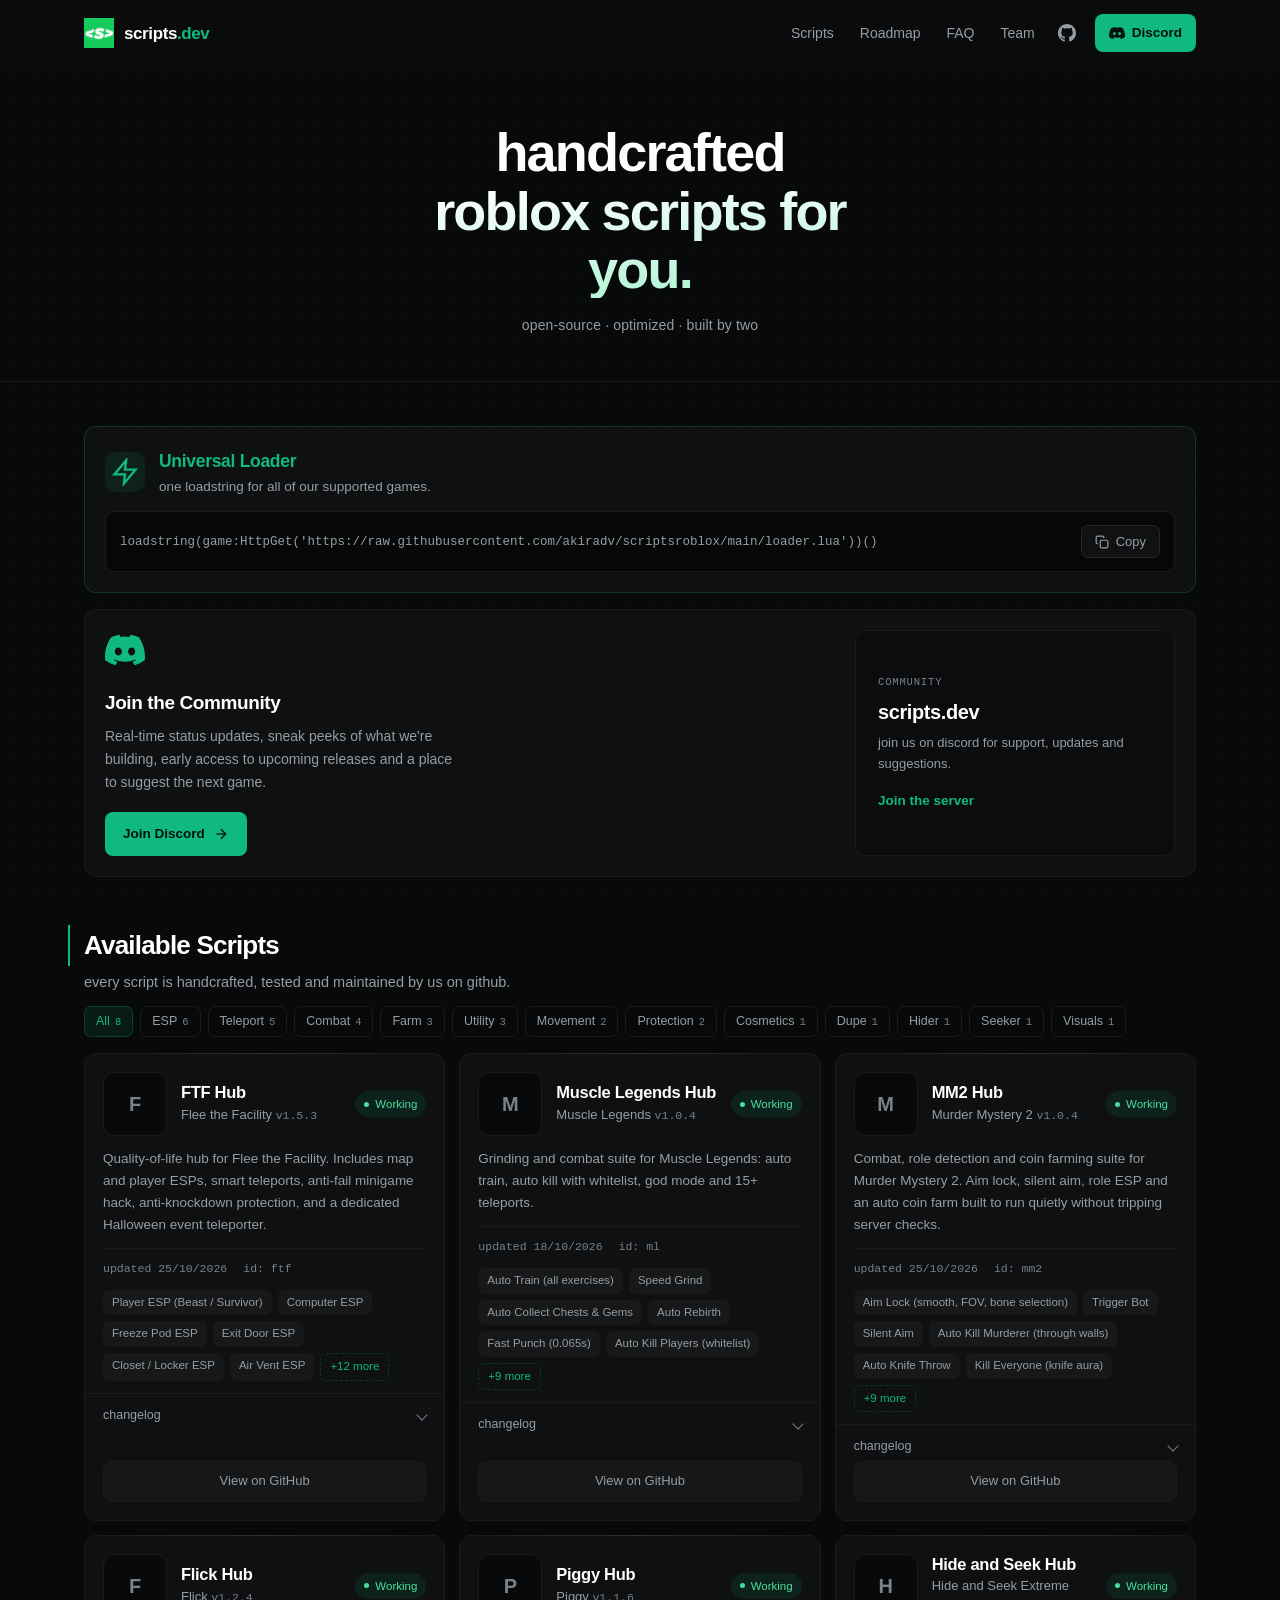
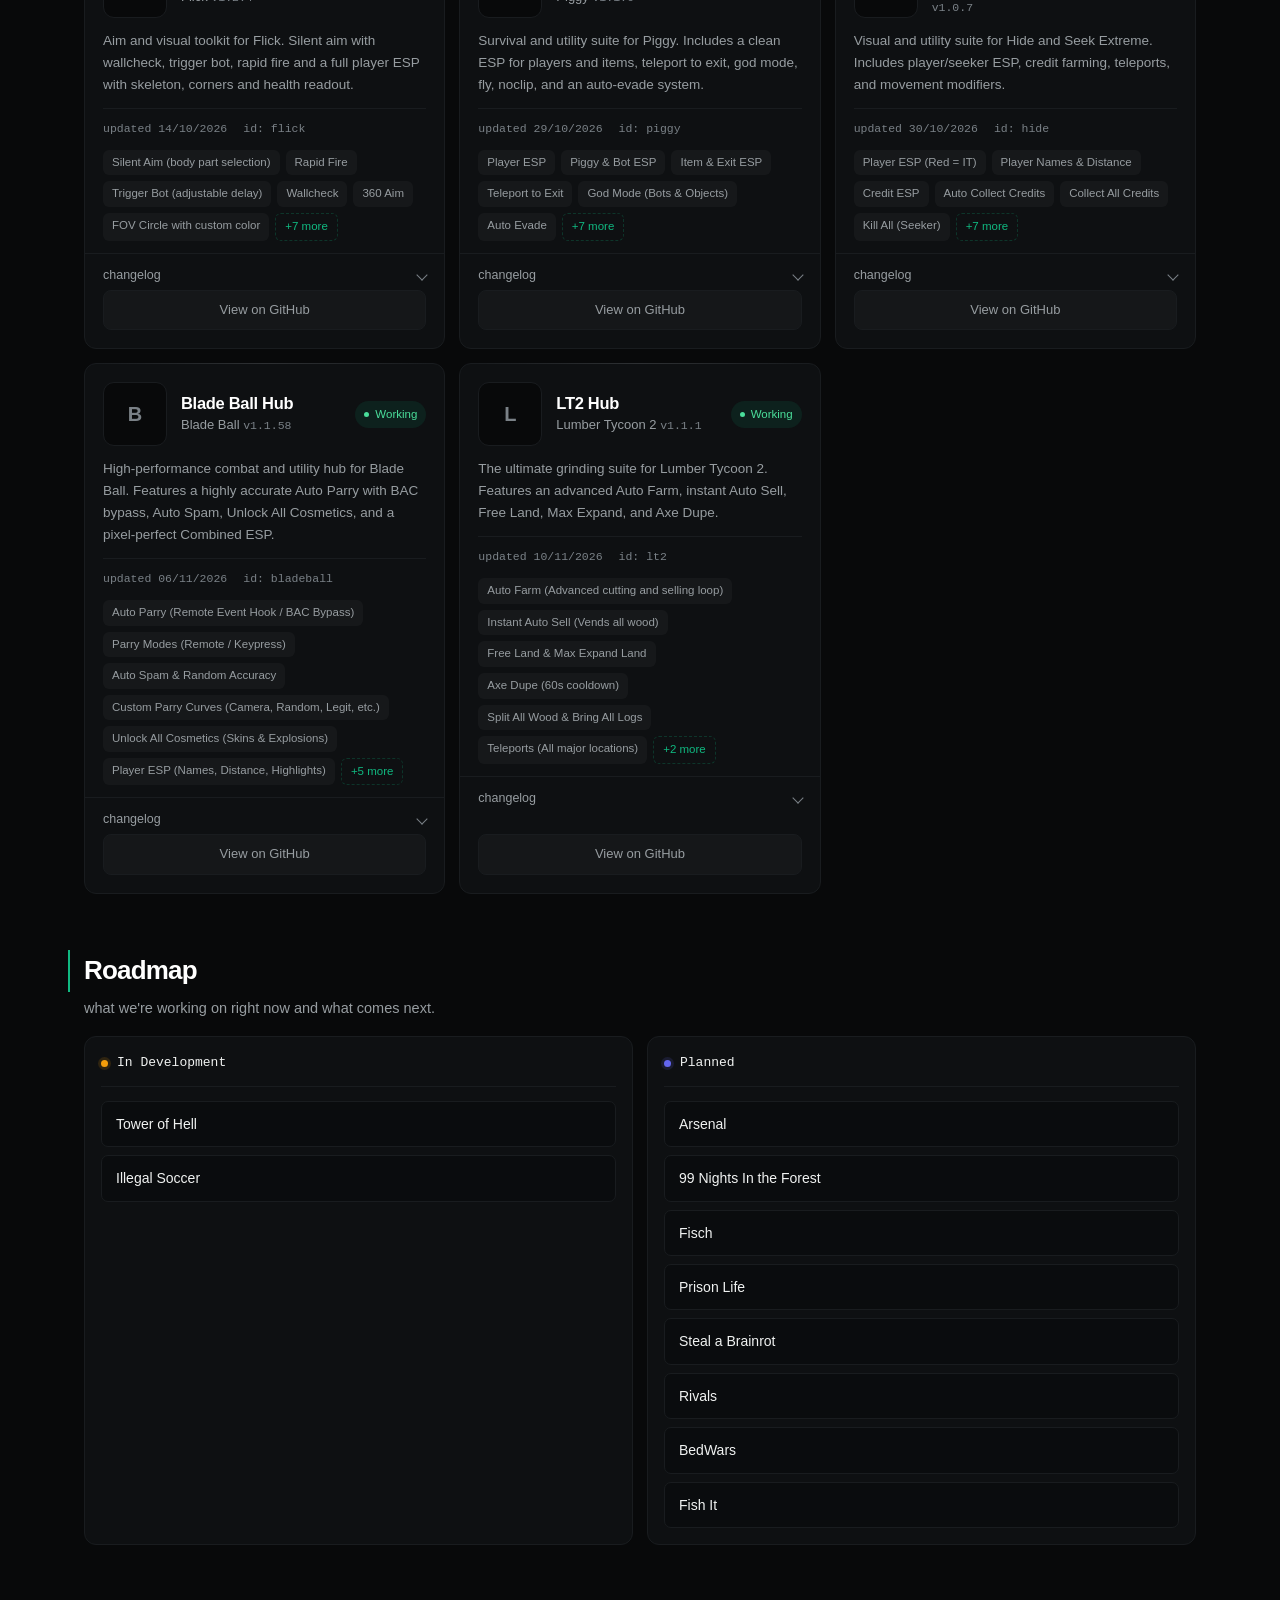
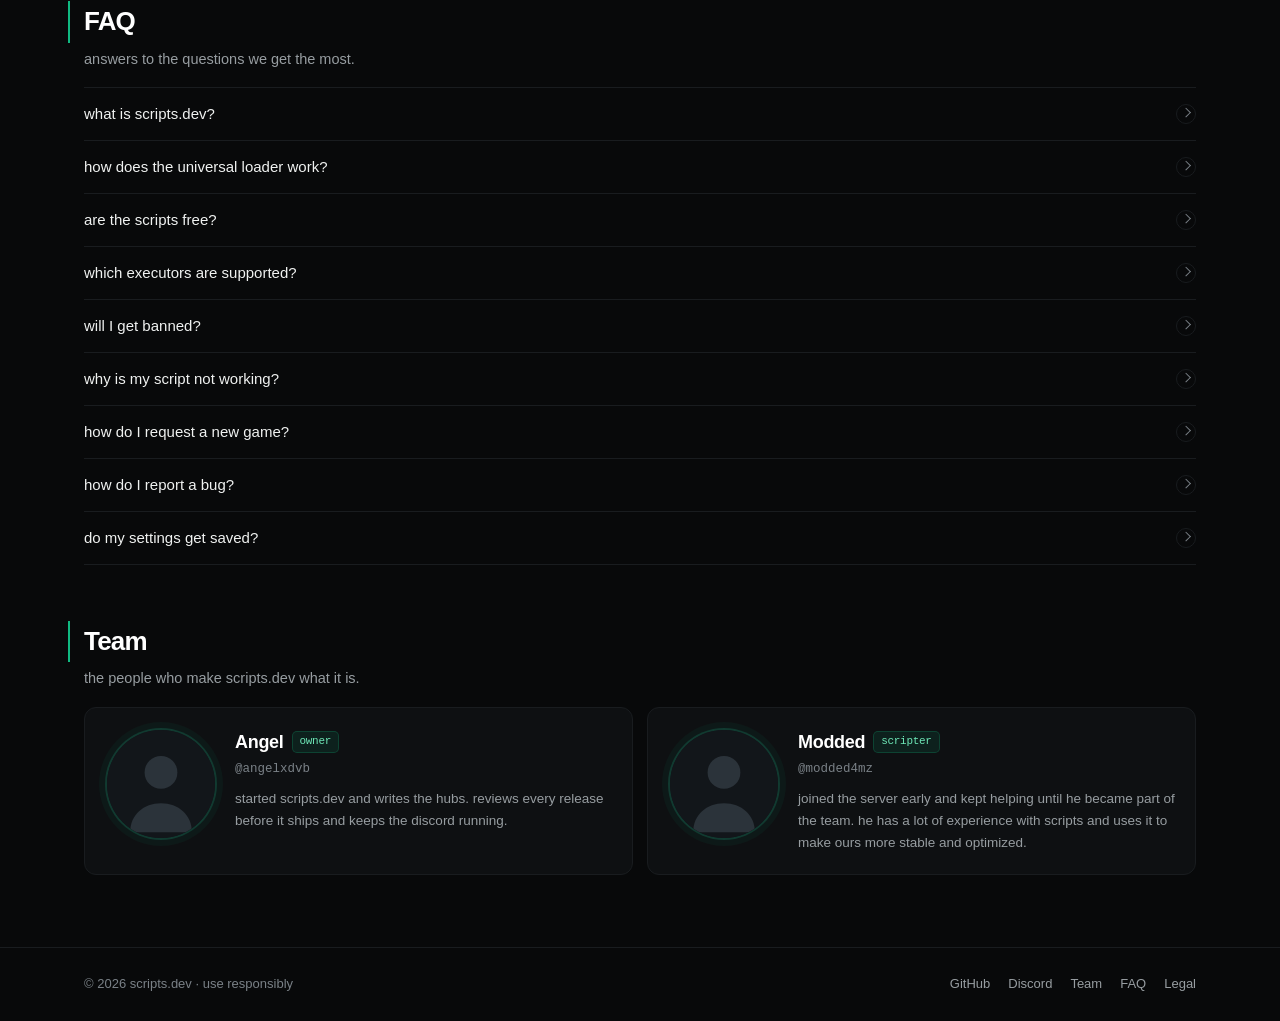
==== commit 06e57556: "Update index.html" ====
--- a/index.html
+++ b/index.html
@@ -246,7 +246,7 @@
                         <div class="team-info">
                             <h3 class="team-name">Modded <span class="team-role">scripter</span></h3>
                             <p class="team-username">@modded4mz</p>
-                            <p class="team-bio">joined the server early and kept helping until he became part of the team. now he keeps our scripts stable.</p>
+                            <p class="team-bio">joined the server early and kept helping until he became part of the team. he has a lot of experience with scripts and uses it to make ours more stable and optimized.</p>
                         </div>
                     </article>
                 </div>
@@ -276,4 +276,4 @@
 
     <script src="script.js"></script>
 </body>
-</html>+</html>
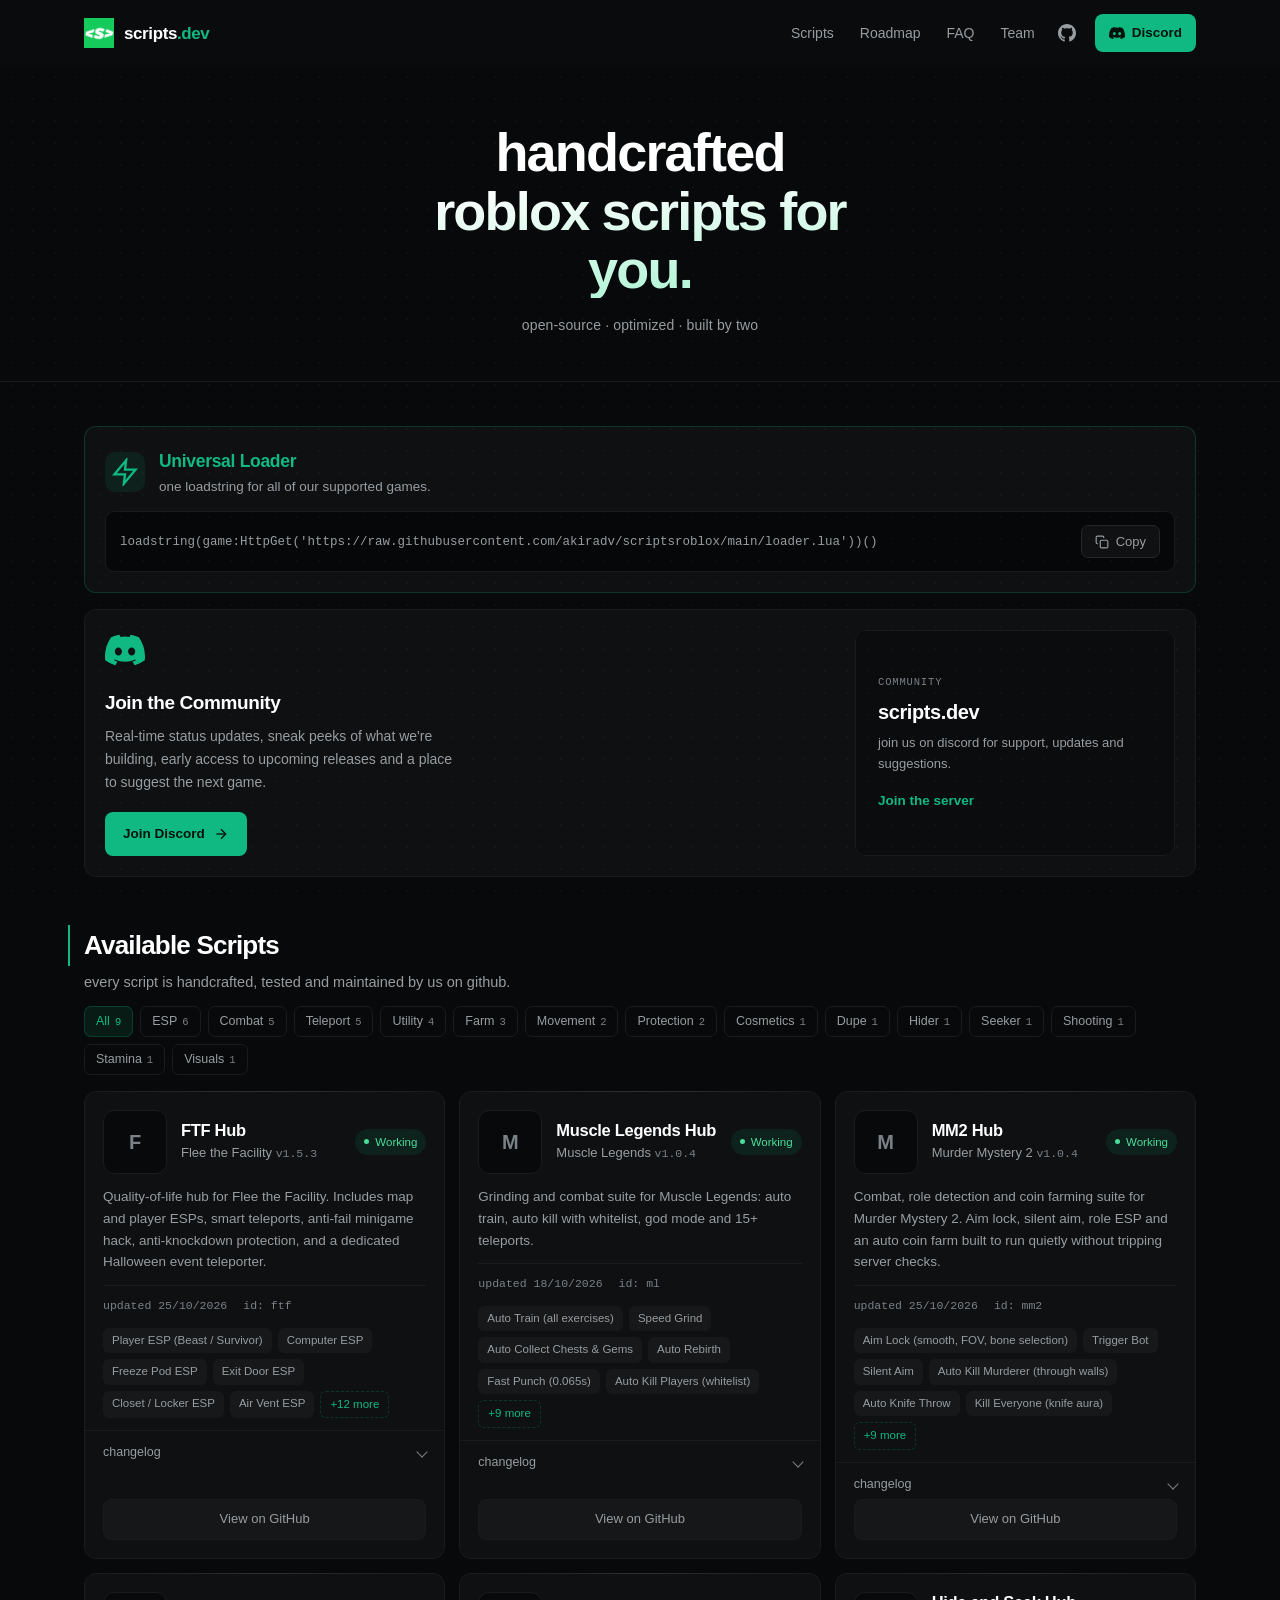
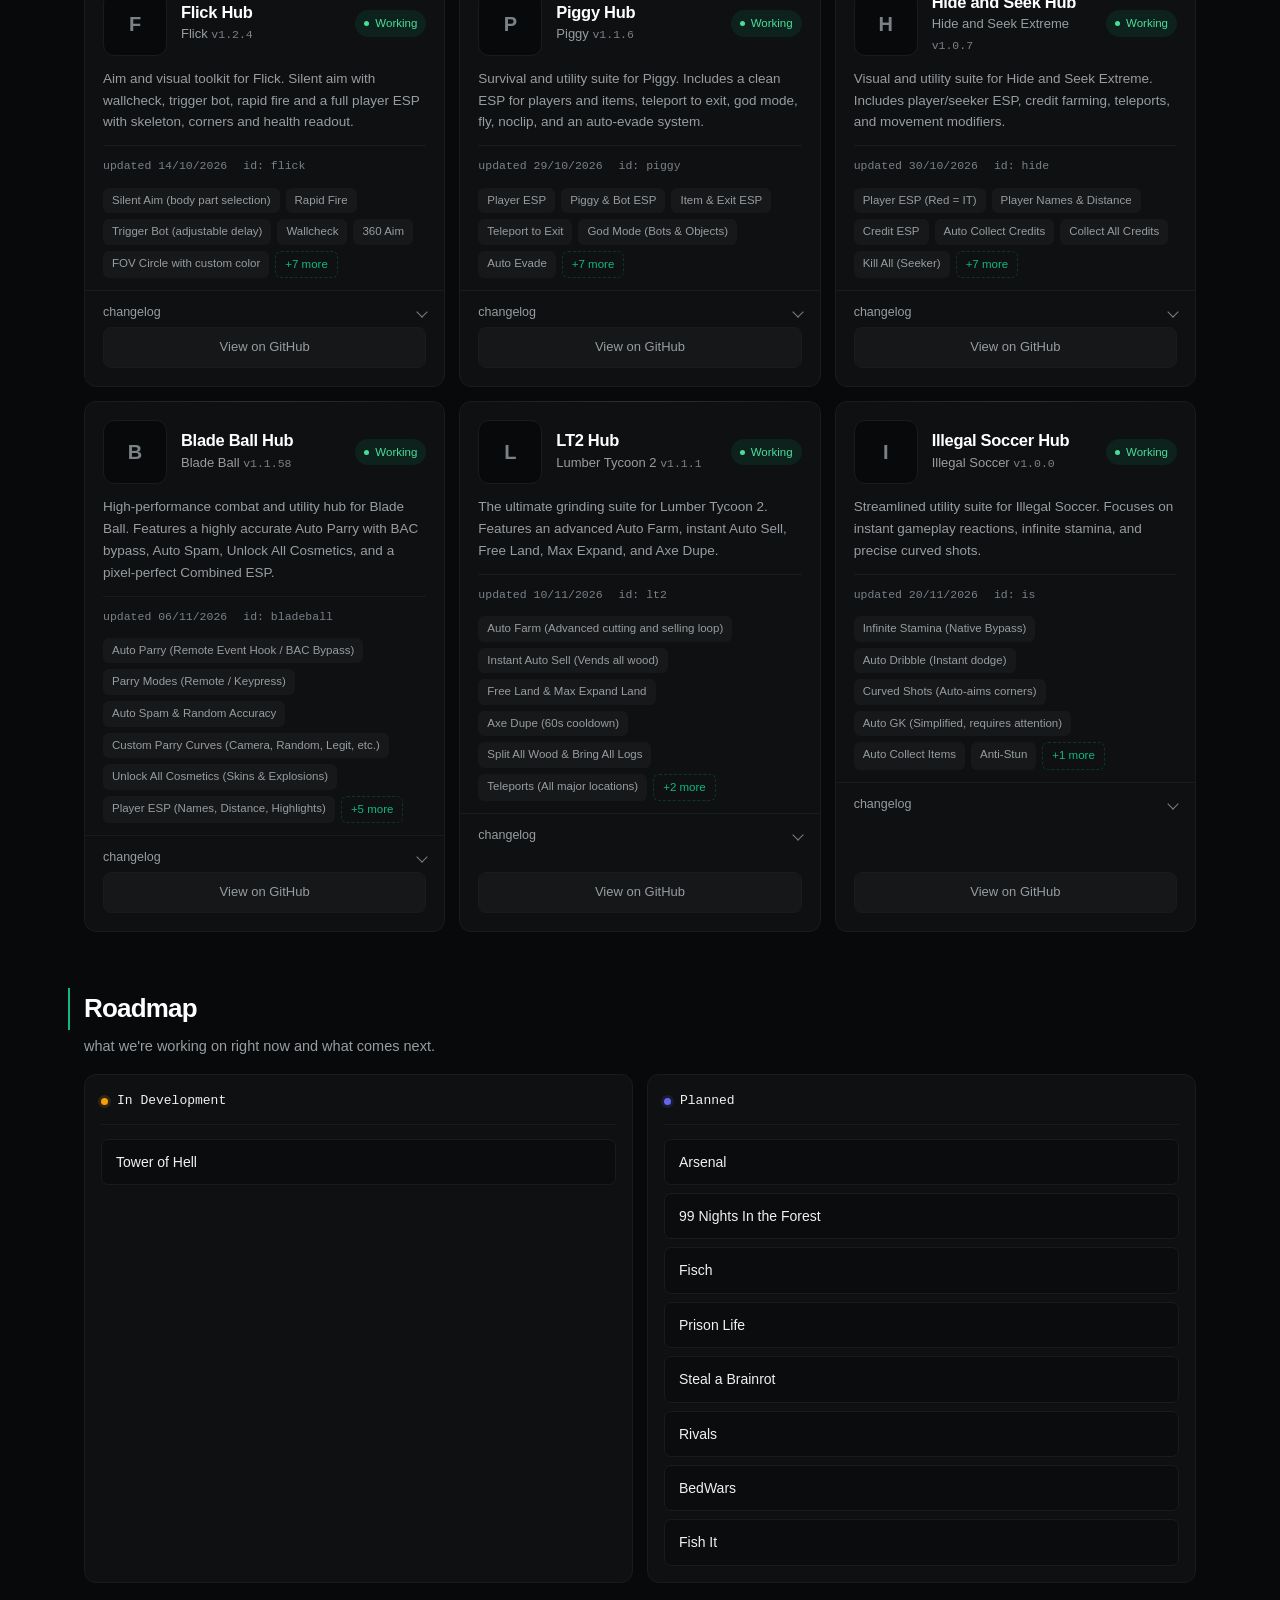
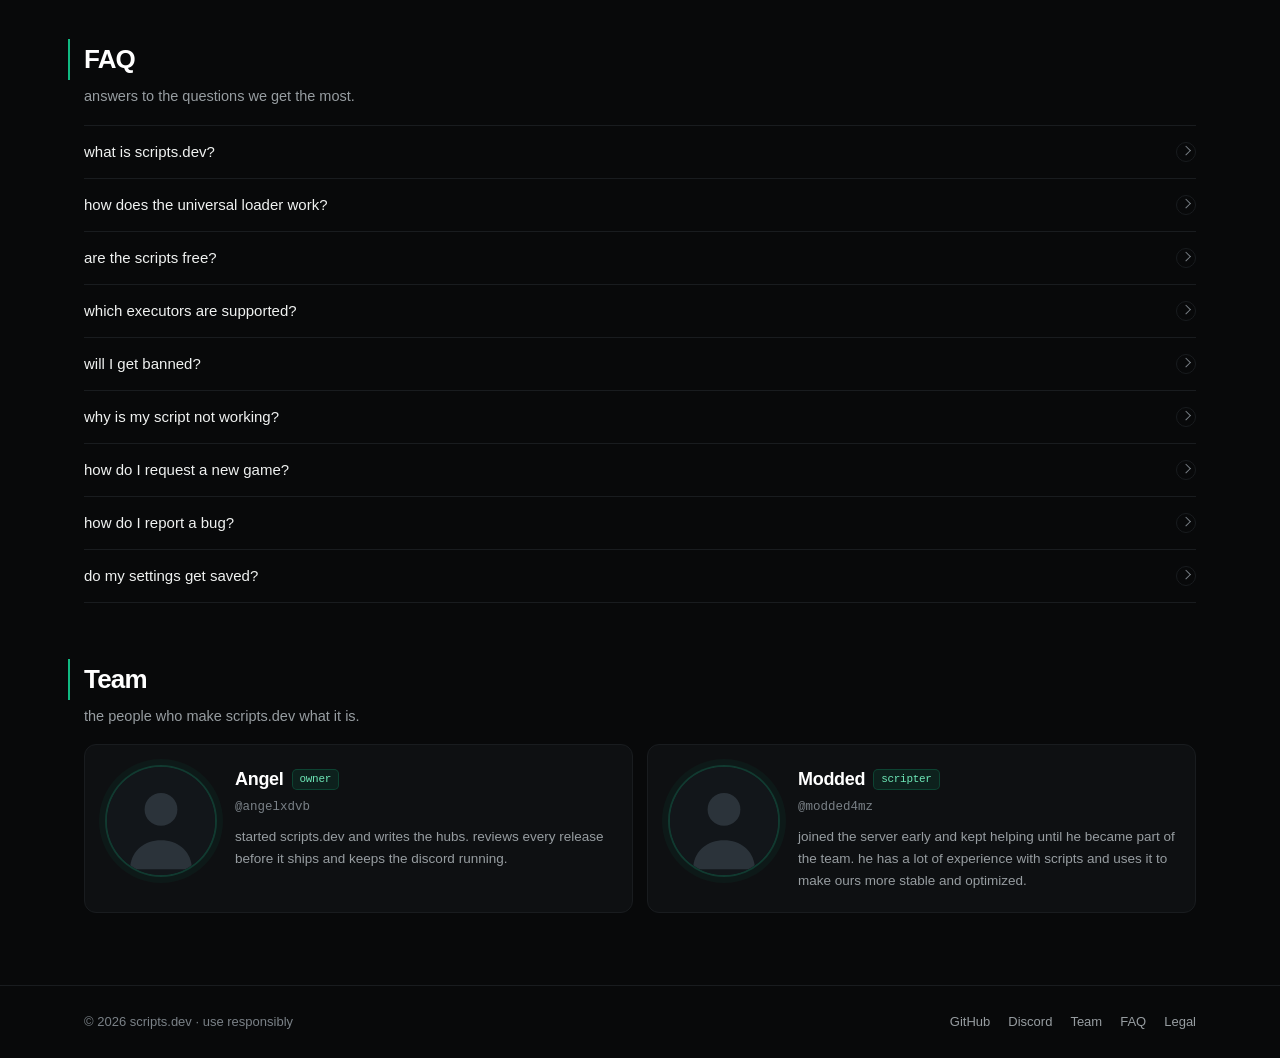
==== commit fb86d511: "Update index.html" ====
--- a/index.html
+++ b/index.html
@@ -5,7 +5,7 @@
     <meta name="viewport" content="width=device-width, initial-scale=1.0">
     <title>scripts.dev | Handcrafted Roblox Scripts</title>
     <meta name="description" content="Universal Roblox script loader. One loadstring for every supported game. Open-source, optimized, free.">
-        <meta name="author" content="scripts.dev">
+    <meta name="author" content="scripts.dev">
     <meta name="robots" content="index, follow">
     <meta property="og:title" content="scripts.dev | Handcrafted Roblox Scripts">
     <meta property="og:description" content="One loadstring for every supported game. Open-source and optimized.">
